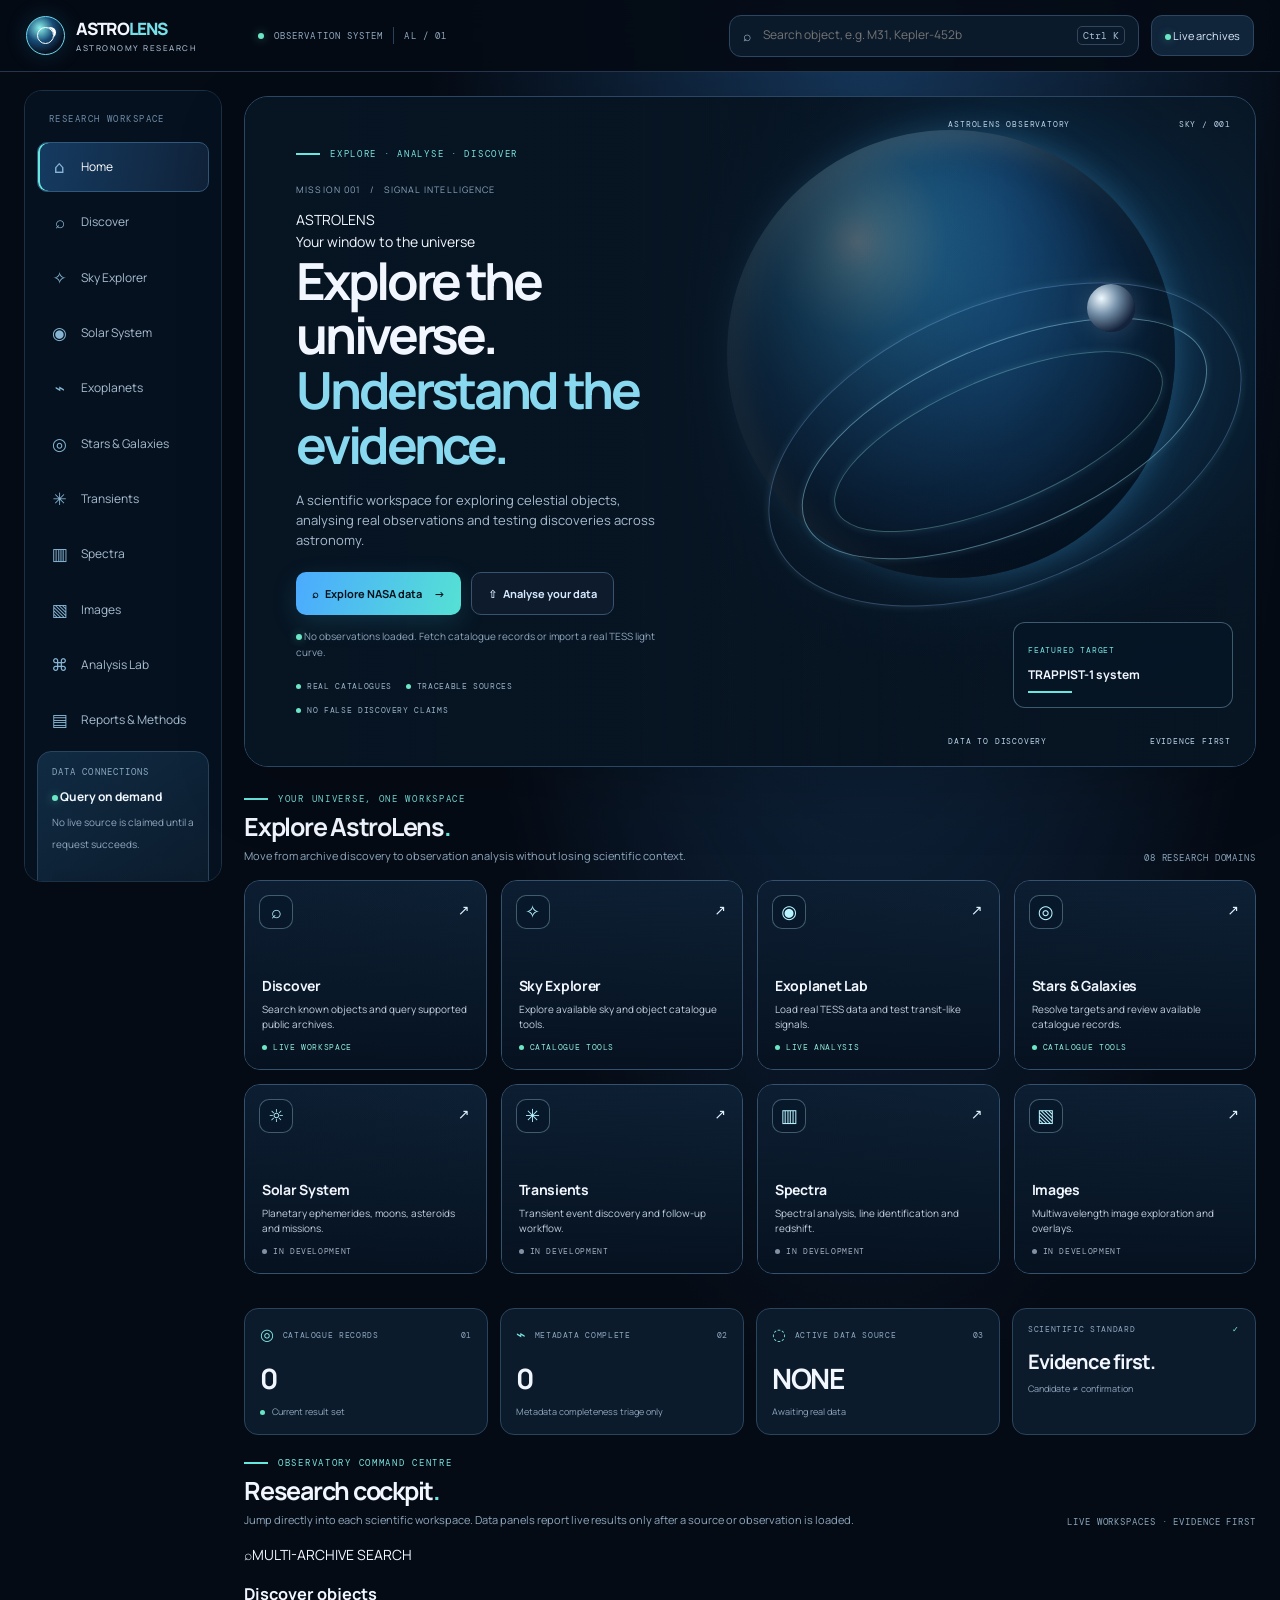
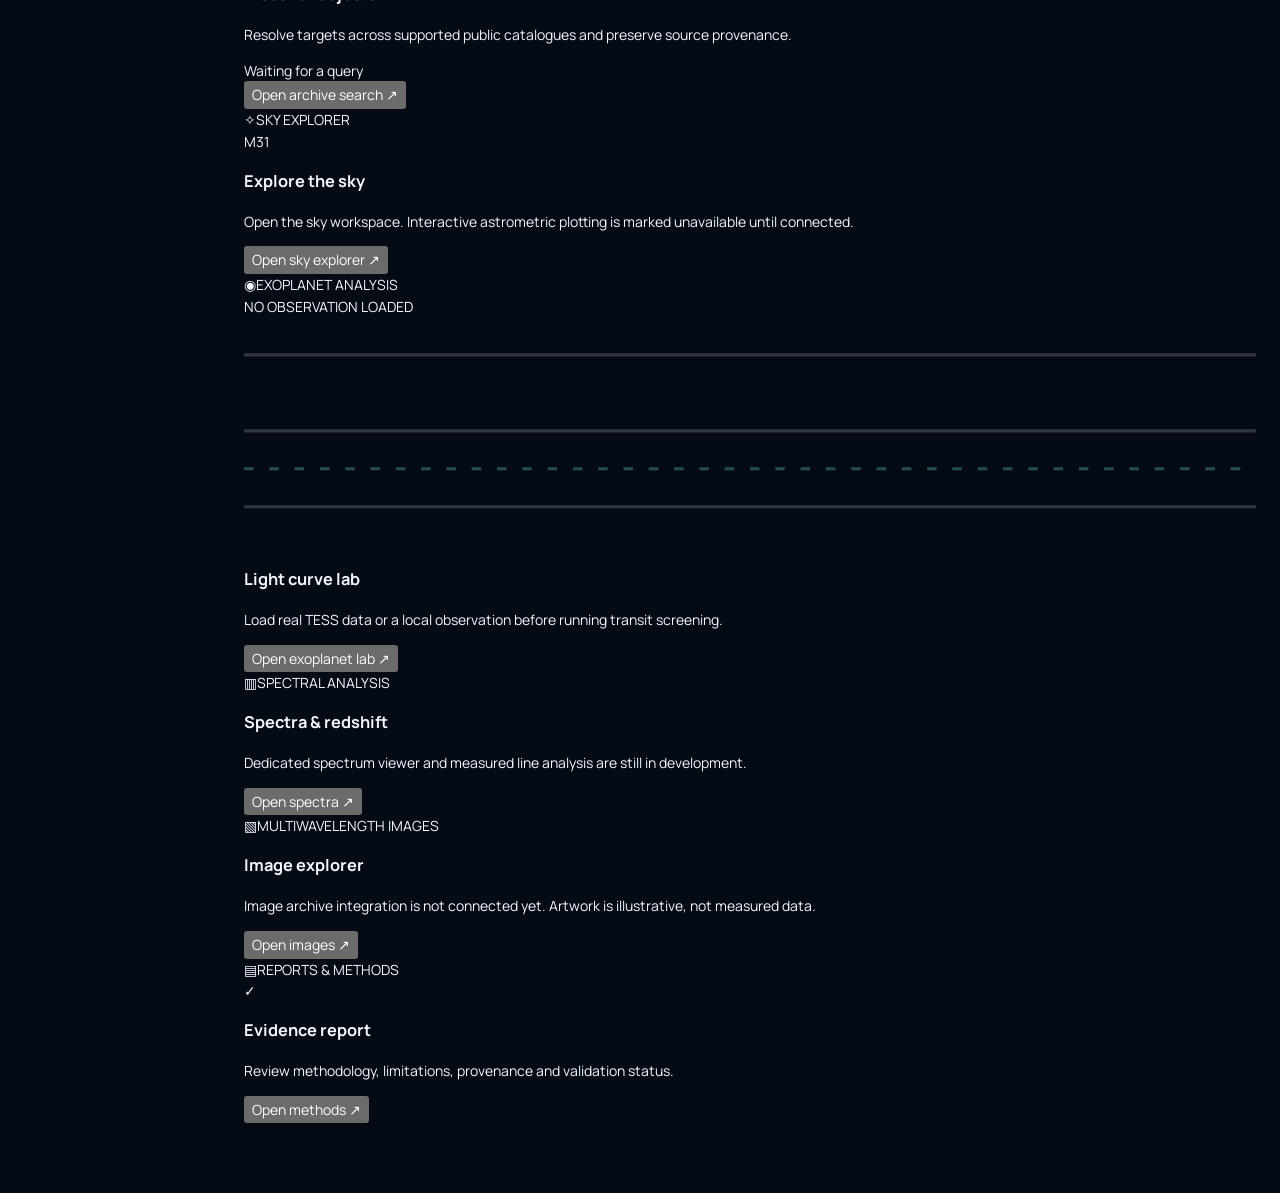
==== index.html @ 5047ebbf "Add reference-aligned AstroLens research cockpit dashboard" ====
<!doctype html>
<html lang="en">
<head>
<meta charset="utf-8"><meta name="viewport" content="width=device-width,initial-scale=1,viewport-fit=cover">
<meta name="theme-color" content="#050b15"><meta name="description" content="AstroLens is an evidence-first astronomy research workspace.">
<title>AstroLens | Explore the Universe</title>
<link rel="preconnect" href="https://fonts.googleapis.com"><link rel="preconnect" href="https://fonts.gstatic.com" crossorigin>
<link href="https://fonts.googleapis.com/css2?family=DM+Mono:wght@400;500&family=Manrope:wght@400;500;600;700;800&display=swap" rel="stylesheet">
<link rel="stylesheet" href="astrolens-rebuild.css?v=reference-cockpit-1">
</head>
<body>
<div class="cosmos" aria-hidden="true"><span class="starfield"></span></div>
<header class="topbar">
<button class="mobile-menu" id="mobileMenu" aria-label="Open navigation" aria-expanded="false">☰</button>
<a class="brand" href="#overview" aria-label="AstroLens home"><span class="brand-symbol"><span></span></span><span class="brand-name">ASTRO<span>LENS</span><small>ASTRONOMY RESEARCH</small></span></a>
<div class="topbar-center"><span class="live-dot"></span><span>OBSERVATION SYSTEM</span><span class="topbar-divider"></span><span>AL / 01</span></div>
<div class="topbar-right"><label class="top-search"><span>⌕</span><input id="searchInput" type="search" placeholder="Search object, e.g. M31, Kepler-452b" aria-label="Search objects"><kbd>Ctrl K</kbd></label><button id="liveBtn" class="archive-button"><span class="live-dot"></span> Live archives</button></div>
</header>
<div class="app-shell">
<aside class="sidebar" id="sidebar"><div class="sidebar-label">RESEARCH WORKSPACE</div>
<a class="nav-link active" href="#overview"><span>⌂</span> Home</a><a class="nav-link" href="#explorer"><span>⌕</span> Discover</a><a class="nav-link" href="#moduleGrid"><span>✧</span> Sky Explorer</a><a class="nav-link" href="#moduleGrid"><span>◉</span> Solar System</a><a class="nav-link" href="#dataLab"><span>⌁</span> Exoplanets</a><a class="nav-link" href="#explorer"><span>◎</span> Stars & Galaxies</a><a class="nav-link" href="#moduleGrid"><span>✳</span> Transients</a><a class="nav-link" href="#moduleGrid"><span>▥</span> Spectra</a><a class="nav-link" href="#moduleGrid"><span>▧</span> Images</a><a class="nav-link" href="#dataLab"><span>⌘</span> Analysis Lab</a><a class="nav-link" href="#method"><span>▤</span> Reports & Methods</a>
<div class="sidebar-bottom"><div class="side-time-label">DATA CONNECTIONS</div><strong><span class="live-dot"></span> Query on demand</strong><small>No live source is claimed until a request succeeds.</small><div class="sidebar-image"></div></div></aside>
<main class="main-content">
<section class="hero" id="overview">
<div class="hero-copy"><div class="eyebrow"><span class="eyebrow-line"></span> EXPLORE · ANALYSE · DISCOVER</div><div class="hero-kicker">MISSION 001 &nbsp; / &nbsp; SIGNAL INTELLIGENCE</div>
<div class="hero-brand-title">ASTRO<span>LENS</span></div><div class="hero-tagline">Your window to the universe</div><h1>Explore the universe.<br><em>Understand the evidence.</em></h1>
<p class="hero-description">A scientific workspace for exploring celestial objects, analysing real observations and testing discoveries across astronomy.</p>
<div class="hero-actions"><button id="exploreBtn" class="primary">⌕ &nbsp; Explore NASA data <span>→</span></button><a id="uploadDataBtn" href="#dataLab" class="secondary">⇧ &nbsp; Analyse your data</a></div>
<p id="statusMessage" class="status-message" role="status"><span class="status-pip"></span> No observations loaded. Fetch catalogue records or import a real TESS light curve.</p>
<div class="hero-proof"><span><i></i> REAL CATALOGUES</span><span><i></i> TRACEABLE SOURCES</span><span><i></i> NO FALSE DISCOVERY CLAIMS</span></div></div>
<div class="hero-art" aria-label="Artistic view of Earth and deep space"><div class="art-label art-label-top"><span>ASTROLENS OBSERVATORY</span><span>SKY / 001</span></div><div class="orbit orbit-one"></div><div class="orbit orbit-two"></div><div class="orbit orbit-three"></div><div class="planet-moon"></div><div class="planet-callout"><span class="mono">FEATURED TARGET</span><strong>TRAPPIST-1 system</strong><span class="callout-line"></span></div><div class="art-label art-label-bottom"><span>DATA TO DISCOVERY</span><span>EVIDENCE FIRST</span></div></div>
</section>
<section class="module-section" id="moduleSection" aria-labelledby="modulesTitle"><div class="section-head"><div><div class="eyebrow"><span class="eyebrow-line"></span> YOUR UNIVERSE, ONE WORKSPACE</div><h2 id="modulesTitle">Explore AstroLens<span style="color:var(--cyan)">.</span></h2><p class="section-description">Move from archive discovery to observation analysis without losing scientific context.</p></div><span class="section-aside">08 RESEARCH DOMAINS</span></div>
<div class="module-grid" id="moduleGrid">
<a class="module-card module-discover" href="#explorer"><span class="module-icon">⌕</span><span class="module-arrow">↗</span><h3>Discover</h3><p>Search known objects and query supported public archives.</p><span class="module-status">LIVE WORKSPACE</span></a>
<a class="module-card module-sky" href="#explorer"><span class="module-icon">✧</span><span class="module-arrow">↗</span><h3>Sky Explorer</h3><p>Explore available sky and object catalogue tools.</p><span class="module-status">CATALOGUE TOOLS</span></a>
<a class="module-card module-exoplanets" href="#dataLab"><span class="module-icon">◉</span><span class="module-arrow">↗</span><h3>Exoplanet Lab</h3><p>Load real TESS data and test transit-like signals.</p><span class="module-status">LIVE ANALYSIS</span></a>
<a class="module-card module-stars" href="#explorer"><span class="module-icon">◎</span><span class="module-arrow">↗</span><h3>Stars & Galaxies</h3><p>Resolve targets and review available catalogue records.</p><span class="module-status">CATALOGUE TOOLS</span></a>
<a class="module-card module-solar planned" href="#method"><span class="module-icon">☼</span><span class="module-arrow">↗</span><h3>Solar System</h3><p>Planetary ephemerides, moons, asteroids and missions.</p><span class="module-status">IN DEVELOPMENT</span></a>
<a class="module-card module-transients planned" href="#method"><span class="module-icon">✳</span><span class="module-arrow">↗</span><h3>Transients</h3><p>Transient event discovery and follow-up workflow.</p><span class="module-status">IN DEVELOPMENT</span></a>
<a class="module-card module-spectra planned" href="#method"><span class="module-icon">▥</span><span class="module-arrow">↗</span><h3>Spectra</h3><p>Spectral analysis, line identification and redshift.</p><span class="module-status">IN DEVELOPMENT</span></a>
<a class="module-card module-images planned" href="#method"><span class="module-icon">▧</span><span class="module-arrow">↗</span><h3>Images</h3><p>Multiwavelength image exploration and overlays.</p><span class="module-status">IN DEVELOPMENT</span></a>
</div></section>
<section class="metrics" aria-label="Research status metrics"><article class="metric-card metric-featured"><div class="metric-head"><span class="metric-icon">◎</span><span class="metric-label">CATALOGUE RECORDS</span><span class="metric-index">01</span></div><strong id="candidateCount">0</strong><div class="metric-foot"><span class="metric-foot-dot"></span> Current result set</div></article><article class="metric-card"><div class="metric-head"><span class="metric-icon">⌁</span><span class="metric-label">METADATA COMPLETE</span><span class="metric-index">02</span></div><strong id="priorityCount">0</strong><div class="metric-foot">Metadata completeness triage only</div></article><article class="metric-card"><div class="metric-head"><span class="metric-icon">◌</span><span class="metric-label">ACTIVE DATA SOURCE</span><span class="metric-index">03</span></div><strong class="stat-mode">NONE</strong><div class="metric-foot" id="dataMode">Awaiting real data</div></article><article class="metric-card metric-protocol"><div class="metric-head"><span class="metric-label">SCIENTIFIC STANDARD</span><span class="protocol-check">✓</span></div><strong class="protocol-title">Evidence first.</strong><div class="metric-foot">Candidate ≠ confirmation</div></article></section>
<section class="research-cockpit" id="researchCockpit" aria-labelledby="cockpitTitle">
<div class="section-head"><div><div class="eyebrow"><span class="eyebrow-line"></span> OBSERVATORY COMMAND CENTRE</div><h2 id="cockpitTitle">Research cockpit<span style="color:var(--cyan)">.</span></h2><p class="section-description">Jump directly into each scientific workspace. Data panels report live results only after a source or observation is loaded.</p></div><span class="section-aside">LIVE WORKSPACES · EVIDENCE FIRST</span></div>
<div class="cockpit-grid">
<article class="cockpit-card cockpit-discovery"><div class="cockpit-card-top"><span class="cockpit-icon">⌕</span><span class="cockpit-label">MULTI-ARCHIVE SEARCH</span></div><h3>Discover objects</h3><p>Resolve targets across supported public catalogues and preserve source provenance.</p><div class="cockpit-state"><i></i><span>Waiting for a query</span></div><button type="button" class="cockpit-action" data-open-workspace="discover">Open archive search ↗</button></article>
<article class="cockpit-card cockpit-sky"><div class="cockpit-card-top"><span class="cockpit-icon">✧</span><span class="cockpit-label">SKY EXPLORER</span></div><div class="sky-preview" aria-hidden="true"><span class="sky-star s1"></span><span class="sky-star s2"></span><span class="sky-star s3"></span><span class="sky-line l1"></span><span class="sky-line l2"></span><span class="sky-target">M31</span></div><h3>Explore the sky</h3><p>Open the sky workspace. Interactive astrometric plotting is marked unavailable until connected.</p><button type="button" class="cockpit-action" data-open-workspace="sky">Open sky explorer ↗</button></article>
<article class="cockpit-card cockpit-exoplanet"><div class="cockpit-card-top"><span class="cockpit-icon">◉</span><span class="cockpit-label">EXOPLANET ANALYSIS</span></div><div class="cockpit-data-visual"><span class="data-empty">NO OBSERVATION LOADED</span><svg viewBox="0 0 320 72" role="img" aria-label="Empty light curve grid, no observation loaded"><path d="M0 12H320 M0 36H320 M0 60H320" fill="none" stroke="currentColor" opacity=".18"/><path d="M0 48H320" fill="none" stroke="#70e7dc" stroke-dasharray="3 5" opacity=".3"/></svg></div><h3>Light curve lab</h3><p>Load real TESS data or a local observation before running transit screening.</p><button type="button" class="cockpit-action" data-open-workspace="exoplanets">Open exoplanet lab ↗</button></article>
<article class="cockpit-card cockpit-spectra"><div class="cockpit-card-top"><span class="cockpit-icon">▥</span><span class="cockpit-label">SPECTRAL ANALYSIS</span></div><div class="spectrum-preview" aria-hidden="true"><span></span><span></span><span></span><span></span><span></span><span></span><span></span><span></span><span></span></div><h3>Spectra & redshift</h3><p>Dedicated spectrum viewer and measured line analysis are still in development.</p><button type="button" class="cockpit-action" data-open-workspace="spectra">Open spectra ↗</button></article>
<article class="cockpit-card cockpit-images"><div class="cockpit-card-top"><span class="cockpit-icon">▧</span><span class="cockpit-label">MULTIWAVELENGTH IMAGES</span></div><div class="cockpit-image-preview" role="img" aria-label="Decorative deep-space image, not a scientific observation"></div><h3>Image explorer</h3><p>Image archive integration is not connected yet. Artwork is illustrative, not measured data.</p><button type="button" class="cockpit-action" data-open-workspace="images">Open images ↗</button></article>
<article class="cockpit-card cockpit-reports"><div class="cockpit-card-top"><span class="cockpit-icon">▤</span><span class="cockpit-label">REPORTS & METHODS</span></div><div class="report-preview"><span class="report-line wide"></span><span class="report-line"></span><span class="report-line short"></span><span class="report-check">✓</span></div><h3>Evidence report</h3><p>Review methodology, limitations, provenance and validation status.</p><button type="button" class="cockpit-action" data-open-workspace="reports">Open methods ↗</button></article>
</div></section>
<section class="workspace" id="explorer"><div class="section-head"><div><div class="eyebrow"><span class="eyebrow-line"></span> MULTI-ARCHIVE DISCOVERY</div><h2>Catalogue records<span style="color:var(--cyan)">.</span></h2><p class="section-description">Only records returned by the selected live catalogue are shown. No synthetic candidates are preloaded.</p></div><div class="workspace-actions"><div class="filter-pills" role="group" aria-label="Filter candidates"><button class="filter active" data-filter="all">All objects</button><button class="filter" data-filter="high">Complete metadata</button><button class="filter" data-filter="planet">Transit-like</button><button class="filter" data-filter="stellar">Stellar</button></div><span class="sort-note"><span class="sort-dot"></span> SORTED FOR REVIEW</span></div></div><div id="candidateList" class="candidate-list"></div><p id="sourceNote" class="disclaimer"><span class="note-symbol">i</span> No catalogue records loaded yet. Fetch a live catalogue or import a real observation file.</p></section>
<section class="analysis-grid"><article class="panel curve-panel" id="dataLab"><div class="panel-head"><div><div class="eyebrow">SIGNAL INTELLIGENCE</div><h2>Light curve lab<span style="color:var(--cyan)">.</span></h2><p>Inspect brightness over time. Start with a real observation file or public TESS data.</p></div><span class="panel-tag">LOCAL ANALYSIS</span></div><div class="curve-visual"><canvas id="curveCanvas" aria-label="Measured light curve, shown after real data is loaded"></canvas><div class="chart-axis"><span>TIME →</span><span>RELATIVE FLUX ↑</span></div></div><div class="mast-import"><div class="mast-import-copy"><span class="panel-tag">LIVE MAST DATA</span><strong>Bring in a real TESS light curve</strong><p>Search a target name. AstroLens queries public TESS observations, retrieves an available light curve, and loads it for local scanning. Availability depends on archive records and browser access.</p></div><div class="mast-import-controls"><input id="mastTarget" type="search" value="TRAPPIST-1" placeholder="e.g. TRAPPIST-1 or TIC 307210830" aria-label="Star or target name"><button id="mastFetchBtn" class="primary">Fetch real data →</button></div><p id="mastStatus" class="status-message" role="status"><span class="status-pip"></span> Public archive data. Large downloads may take a moment.</p><div id="mastResults" class="mast-results"></div></div><div class="upload-row"><label class="file-picker">Choose CSV or FITS file<input id="lightCurveFile" type="file" accept=".csv,.fits,.fit,text/csv,application/fits"></label><button id="scanBtn" class="secondary" disabled>Scan signal →</button></div><p id="scanStatus" class="status-message" role="status"><span class="status-pip"></span> Choose a CSV with time and flux columns. Files stay on this device.</p><div id="scanResults"></div><div class="bls-tools"><button id="blsBtn" class="primary" disabled>Search periodic transits (BLS) →</button><p id="blsStatus" class="status-message" role="status">Import a real light curve first. BLS searches for repeating transit-shaped dips.</p><div id="blsResults"></div></div></article></section>
<section class="method" id="method"><div class="method-intro"><div class="eyebrow"><span class="eyebrow-line"></span> SCIENCE BEFORE SENSATION</div><h2>Every signal deserves<br><em>a closer look.</em></h2><p>AstroLens separates known catalogue records from potential signals in new observations. A credible discovery needs repeatable evidence, cross-matching, uncertainty estimates and independent validation.</p><div class="source-links"><a href="https://exoplanetarchive.ipac.caltech.edu/docs/TAP/usingTAP.html" target="_blank" rel="noreferrer">NASA Exoplanet Archive ↗</a><a href="https://mast.stsci.edu/api/v0/" target="_blank" rel="noreferrer">MAST data service ↗</a><a href="https://www.esa.int/Science_Exploration/Space_Science" target="_blank" rel="noreferrer">ESA Space Science ↗</a></div></div><div class="method-cards"><article><span class="method-number">01 / OBSERVE</span><h3>Start with real data.</h3><p>Load a measured light curve or query a supported archive.</p></article><article><span class="method-number">02 / ANALYSE</span><h3>Test patterns rigorously.</h3><p>Check periodicity, data quality and competing explanations.</p></article><article><span class="method-number">03 / VALIDATE</span><h3>Keep every claim traceable.</h3><p>Cross-match known objects, preserve source links and report uncertainty.</p></article></div></section>
<footer><a class="footer-brand" href="#overview">ASTRO<span>LENS</span></a><span>EARLY-STAGE RESEARCH INSTRUMENT</span><span>REAL DATA. CAREFUL CLAIMS.</span></footer>
</main></div>
<nav class="bottom-dock" aria-label="Quick navigation"><a class="active" href="#overview"><span>⌂</span>Home</a><a href="#explorer"><span>⌕</span>Discover</a><a href="#moduleGrid"><span>✧</span>Sky map</a><a href="#dataLab"><span>⌁</span>Lab</a><a href="#method"><span>▤</span>Reports</a></nav>
<dialog id="detailDialog"><button class="dialog-close" id="closeDialog" aria-label="Close details">×</button><div id="detailContent"></div></dialog>
<script src="science-core.js?v=science-14"></script><script src="app.js?v=science-18"></script><script src="bls-validation.js?v=science-24"></script><script src="full-analysis.js?v=science-21"></script><script src="multi-source-discovery.js?v=glass-4"></script><script src="astrolens-rebuild.js?v=full-rewrite-1"></script>
<script src="workspace-navigation.js?v=reference-cockpit-1"></script>
</body></html>
---- astrolens-rebuild.css ----
/* AstroLens full interface rewrite: cinematic, image-led, responsive research cockpit. */
:root{color-scheme:dark;--bg:#050b15;--panel:#0b1727;--panel2:#102239;--line:#29415c;--ink:#f2f7ff;--muted:#a2b5cb;--cyan:#68e7df;--blue:#48adff;--violet:#a38bff;--mono:"DM Mono",monospace;--sans:"Manrope",Inter,system-ui,sans-serif}
*{box-sizing:border-box}html{scroll-behavior:smooth;scroll-padding-top:88px;background:var(--bg)}body{margin:0;background:radial-gradient(ellipse at 68% 0%,#16375b 0,transparent 36%),var(--bg);color:var(--ink);font:14px/1.55 var(--sans);overflow-x:hidden}button,input,select{font:inherit}button,a{-webkit-tap-highlight-color:transparent}button{cursor:pointer}a{color:inherit}.cosmos{position:fixed;inset:0;pointer-events:none;z-index:-1;opacity:.3}.starfield{position:absolute;inset:0;background-image:radial-gradient(1px 1px at 10% 20%,#fff 50%,transparent 100%),radial-gradient(1px 1px at 30% 70%,#cceaff 50%,transparent 100%),radial-gradient(2px 2px at 78% 14%,#fff 50%,transparent 100%),radial-gradient(1px 1px at 90% 60%,#b3caff 50%,transparent 100%);background-size:300px 300px}
.topbar{height:72px;position:sticky;top:0;z-index:100;display:flex;align-items:center;gap:22px;padding:0 26px;background:#050b15eF;border-bottom:1px solid #24364c;backdrop-filter:blur(20px)}.mobile-menu{display:none;border:1px solid var(--line);background:#0d1b2d;color:var(--ink);border-radius:10px;padding:8px 11px}.brand{display:flex;align-items:center;gap:11px;text-decoration:none;min-width:210px}.brand-symbol{width:39px;height:39px;border-radius:50%;border:1px solid #6cdaee;display:grid;place-items:center;background:radial-gradient(circle at 35% 30%,#8bf3ed,#174c78 38%,#081222 70%);box-shadow:0 0 22px #2db5e72b}.brand-symbol span{width:17px;height:17px;border:1px solid white;border-radius:50%;box-shadow:5px -3px 0 -3px white}.brand-name{font-size:17px;font-weight:800;letter-spacing:-.05em}.brand-name>span{color:#76dfe8}.brand-name small{display:block;font-size:8px;letter-spacing:.19em;color:#a4b8cd;font-weight:500}.topbar-center{display:flex;align-items:center;gap:10px;color:#91a9c1;font:9px var(--mono);letter-spacing:.12em}.topbar-divider{height:17px;width:1px;background:var(--line)}.live-dot,.status-pip{display:inline-block;width:6px;height:6px;background:#6ce7c5;border-radius:50%;box-shadow:0 0 10px #6ce7c577}.topbar-right{margin-left:auto;display:flex;align-items:center;gap:12px;min-width:0}.top-search{display:flex;align-items:center;gap:10px;width:min(32vw,420px);height:42px;padding:0 13px;border:1px solid #2c4661;border-radius:12px;background:#0b1a2b;color:#a6bdd2}.top-search input{width:100%;min-width:0;border:0;outline:0;color:var(--ink);background:transparent;font-size:12px}.top-search kbd{white-space:nowrap;font:10px var(--mono);border:1px solid #32465d;border-radius:5px;padding:2px 5px}.archive-button{border:1px solid #2c4661;background:#10243a;color:#d9eafa;border-radius:11px;padding:11px 13px;font-size:11px}
.app-shell{display:grid;grid-template-columns:220px minmax(0,1fr);max-width:1780px;margin:auto;padding:0 24px}.sidebar{position:sticky;top:90px;align-self:start;height:calc(100dvh - 108px);overflow:auto;margin:18px 22px 0 0;padding:18px 12px;border:1px solid #1c3046;border-radius:18px;background:#071321d9;display:flex;flex-direction:column;gap:5px}.sidebar-label{padding:4px 12px 12px;color:#6e8ca7;font:9px var(--mono);letter-spacing:.16em}.nav-link{display:flex;align-items:center;gap:12px;text-decoration:none;padding:11px 12px;border-radius:10px;color:#a9bed2;font-size:12px;border:1px solid transparent;transition:.2s}.nav-link>span{width:19px;text-align:center;font-size:17px;color:#87b6d5}.nav-link:hover,.nav-link.active{background:linear-gradient(100deg,#153b61,#102239);border-color:#31587a;color:#fff}.nav-link.active{box-shadow:inset 2px 0 var(--cyan)}.sidebar-bottom{margin-top:auto;padding:14px;border:1px solid #29445e;border-radius:14px;background:linear-gradient(145deg,#102b43,#0a1726)}.side-time-label{font:9px var(--mono);letter-spacing:.12em;color:#8ba9c1}.sidebar-bottom strong{display:block;margin:10px 0 4px;font-size:12px}.sidebar-bottom small{color:#91a8bf;font-size:10px}.sidebar-image{height:74px;margin-top:13px;border-radius:9px;background:linear-gradient(0deg,#081321aa,transparent),url("https://images.unsplash.com/photo-1462331940025-496dfbfc7564?auto=format&fit=crop&w=500&q=80") center/cover}
.main-content{min-width:0;padding:25px 0 70px}.hero{position:relative;display:grid;grid-template-columns:minmax(0,.93fr) minmax(0,1.07fr);min-height:440px;overflow:hidden;border:1px solid #294765;border-radius:24px;background:#081726;box-shadow:0 20px 70px #0003}.hero:after{content:"";position:absolute;inset:0;pointer-events:none;background:linear-gradient(90deg,#071422 0%,#071422f2 38%,#0714224a 75%,#07142233 100%),linear-gradient(0deg,#071422 0%,transparent 32%)}.hero-copy{position:relative;z-index:2;align-self:center;padding:clamp(26px,4vw,58px);max-width:720px}.eyebrow{display:flex;align-items:center;gap:10px;color:#78e3df;font:9px var(--mono);letter-spacing:.19em}.eyebrow-line{display:inline-block;width:24px;height:2px;background:var(--cyan)}.hero-kicker{margin:23px 0 12px;color:#8ba5bf;font-size:9px;letter-spacing:.12em}.hero h1{font-size:clamp(32px,4vw,58px);line-height:1.07;letter-spacing:-.065em;margin:0;font-weight:700}.hero h1 em{font-style:normal;color:#88d9ef}.hero-description{max-width:480px;color:#a9bbcf;font-size:13px;margin:18px 0 22px}.hero-actions{display:flex;flex-wrap:wrap;gap:10px}.primary,.secondary{display:inline-flex;align-items:center;justify-content:center;gap:12px;border-radius:10px;padding:12px 16px;font-weight:700;font-size:11px;text-decoration:none;transition:transform .2s,filter .2s}.primary{color:#04121c;border:0;background:linear-gradient(105deg,#4baaff,#55e1d4);box-shadow:0 8px 26px #36bde32a}.secondary{color:#d7eaff;border:1px solid #38536f;background:#0d1b2d}.primary:hover,.secondary:hover{transform:translateY(-2px);filter:brightness(1.08)}.status-message{color:#8ea7bd;font-size:10px;margin:14px 0}.hero-proof{display:flex;flex-wrap:wrap;gap:14px;margin-top:21px;color:#9ab2c6;font:8px var(--mono);letter-spacing:.08em}.hero-proof span{display:flex;align-items:center;gap:6px}.hero-proof i{width:5px;height:5px;border-radius:50%;background:#6de5c7}.hero-art{position:absolute;inset:0 0 0 34%;background:linear-gradient(0deg,#071422 0%,transparent 42%),url("https://images.unsplash.com/photo-1446776811953-b23d57bd21aa?auto=format&fit=crop&w=1600&q=90") center/cover}.hero-art:before{content:"";position:absolute;width:42%;aspect-ratio:1;right:18%;top:10%;border-radius:50%;background:radial-gradient(circle at 34% 28%,#b7efff 0,#3287bb 18%,#17426c 44%,#071426 70%);box-shadow:inset -28px -22px 45px #020713,0 0 60px #5ac9f655;opacity:.72}.orbit{position:absolute;border:1px solid #a4eaff70;border-radius:50%;width:65%;height:28%;right:5%;top:37%;transform:rotate(-23deg)}.orbit-two{width:75%;height:42%;right:0;top:31%;border-color:#91bfff4d}.orbit-three{width:53%;height:19%;right:12%;top:42%;border-color:#a1fff14d}.planet-moon{position:absolute;right:18%;top:28%;width:48px;height:48px;border-radius:50%;background:radial-gradient(circle at 30% 30%,#eef9ff,#738ea7 35%,#14233b 72%);box-shadow:0 0 24px #b2d7ff30}.art-label{position:absolute;z-index:2;left:54%;right:24px;display:flex;justify-content:space-between;color:#bad2e7;font:8px var(--mono);letter-spacing:.1em}.art-label-top{top:22px}.art-label-bottom{bottom:20px}.planet-callout{position:absolute;z-index:3;right:22px;bottom:58px;width:220px;padding:14px;border:1px solid #7bacc477;border-radius:12px;background:#071626cc;backdrop-filter:blur(12px)}.planet-callout .mono{font:8px var(--mono);color:#72e2de;letter-spacing:.1em}.planet-callout strong{display:block;margin:7px 0;font-size:12px}.callout-line{display:block;width:44px;height:2px;background:var(--cyan)}
.module-section{margin:26px 0 34px}.section-head{display:flex;align-items:end;justify-content:space-between;gap:20px;margin-bottom:16px}.section-head h2,.panel-head h2,.method h2{margin:8px 0 4px;font-size:25px;letter-spacing:-.05em;line-height:1.15}.section-description{color:#8fa8be;font-size:11px;margin:5px 0 0}.section-aside{color:#8ba5bb;font:9px var(--mono);letter-spacing:.1em}.module-grid{display:grid;grid-template-columns:repeat(4,minmax(0,1fr));gap:12px}.module-card{position:relative;isolation:isolate;display:flex;flex-direction:column;justify-content:flex-end;min-height:170px;overflow:hidden;border:1px solid #34516d;border-radius:16px;padding:17px;text-decoration:none;background:#0c1a2a;transition:transform .25s,border-color .25s,box-shadow .25s}.module-card:before{content:"";position:absolute;z-index:-2;inset:0;background-image:var(--module-image);background-size:cover;background-position:center;transition:transform .5s;opacity:.78}.module-card:after{content:"";position:absolute;z-index:-1;inset:0;background:linear-gradient(0deg,#06111ff5 0%,#071523a8 46%,#07152310 100%),linear-gradient(90deg,#0b172b55,transparent)}.module-card:hover{transform:translateY(-4px);border-color:#6cdedb;box-shadow:0 15px 35px #0005}.module-card:hover:before{transform:scale(1.06)}.module-icon{position:absolute;top:14px;left:14px;width:34px;height:34px;display:grid;place-items:center;border:1px solid #b9edff52;border-radius:10px;background:#08182ac9;color:#b8f4ff;font-size:18px}.module-arrow{position:absolute;top:18px;right:16px;color:#e0f3ff}.module-card h3{margin:0 0 5px;font-size:14px;letter-spacing:-.02em}.module-card p{margin:0;color:#c2d0df;font-size:10px;max-width:250px;line-height:1.5}.module-status{display:flex;align-items:center;gap:6px;margin-top:10px;color:#8de8d9;font:8px var(--mono);letter-spacing:.08em}.module-status:before{content:"";width:5px;height:5px;border-radius:50%;background:#6de5c7}.module-card.planned .module-status{color:#a1afc1}.module-card.planned .module-status:before{background:#8190a5}
.module-discover{--module-image:url("https://images.unsplash.com/photo-1462331940025-496dfbfc7564?auto=format&fit=crop&w=700&q=80")}.module-sky{--module-image:url("https://images.unsplash.com/photo-1419242902214-272b3f66ee7a?auto=format&fit=crop&w=700&q=80")}.module-exoplanets{--module-image:url("https://images.unsplash.com/photo-1446776811953-b23d57bd21aa?auto=format&fit=crop&w=700&q=80")}.module-stars{--module-image:url("https://images.unsplash.com/photo-1464822759023-fed622ff2c3b?auto=format&fit=crop&w=700&q=80")}.module-solar{--module-image:url("https://images.unsplash.com/photo-1614730321146-b6fa6a46bcb4?auto=format&fit=crop&w=700&q=80")}.module-transients{--module-image:url("https://images.unsplash.com/photo-1534796636912-3b95b3ab5986?auto=format&fit=crop&w=700&q=80")}.module-spectra{--module-image:url("https://images.unsplash.com/photo-1517976487492-5750f3195933?auto=format&fit=crop&w=700&q=80")}.module-images{--module-image:url("https://images.unsplash.com/photo-1462331940025-496dfbfc7564?auto=format&fit=crop&w=700&q=80")}
.workspace{margin:34px 0}.workspace-view-hidden{display:none!important}.workspace .section-head{align-items:center}.workspace-actions{display:flex;flex-direction:column;align-items:flex-end;gap:7px}.filter-pills{display:flex;flex-wrap:wrap;gap:5px}.filter{border:1px solid #29415b;background:#0a1726;color:#91a9bf;border-radius:8px;padding:7px 10px;font-size:9px}.filter.active{background:#16445b;border-color:#398a9b;color:#dffffb}.sort-note{color:#819ab1;font:8px var(--mono);letter-spacing:.08em}.sort-dot{display:inline-block;width:5px;height:5px;border-radius:50%;background:#7ce6d5;margin-right:5px}.candidate-list{display:grid;grid-template-columns:repeat(2,minmax(0,1fr));gap:12px}.candidate{border:1px solid #29415b;border-radius:14px;background:linear-gradient(135deg,#10243a,#0a1727);padding:17px}.candidate h3{margin:6px 0;font-size:15px}.candidate p,.candidate .candidate-id{color:#9cb1c5;font-size:10px}.disclaimer{padding:13px;border:1px solid #283d53;border-radius:10px;color:#a1b4c8;font-size:10px;background:#091523}
.analysis-grid{display:grid;grid-template-columns:minmax(0,1fr);gap:16px;margin:34px 0}.panel{min-width:0;border:1px solid #29445f;border-radius:20px;padding:22px;background:linear-gradient(145deg,#10253b,#091523 70%);box-shadow:0 12px 38px #0002}.panel-head{display:flex;align-items:flex-start;justify-content:space-between;gap:15px}.panel-head h2{font-size:27px}.panel-head p{font-size:11px;color:#9ab0c5;margin:7px 0}.panel-tag{white-space:nowrap;font:8px var(--mono);letter-spacing:.1em;color:#8bdedc;border:1px solid #31536a;padding:6px 8px;border-radius:6px}.curve-visual{height:240px;position:relative;margin:17px 0;border:1px solid #223c55;border-radius:12px;overflow:hidden;background:repeating-linear-gradient(0deg,transparent 0,transparent 42px,#24384c66 43px),#07111e}.curve-visual canvas{width:100%;height:100%;display:block}.chart-axis{position:absolute;bottom:8px;left:14px;right:14px;display:flex;justify-content:space-between;color:#7e96ad;font:8px var(--mono);pointer-events:none}.mast-import{padding:17px;border:1px solid #29445f;border-radius:15px;background:#0b1a2a}.mast-import-copy strong{display:block;margin:12px 0 5px;font-size:13px}.mast-import-copy p{color:#94abc0;font-size:10px;max-width:850px}.mast-import-controls{display:flex;gap:9px;margin-top:14px}.mast-import-controls input,.top-search input,.file-picker,.upload-row input{min-width:0}.mast-import-controls input{flex:1;background:#071320;border:1px solid #304a63;border-radius:9px;padding:12px;color:var(--ink)}.upload-row{display:flex;gap:10px;margin-top:15px;align-items:center}.file-picker{flex:1;display:block;padding:10px;border:1px solid #29415b;border-radius:8px;color:#9eb3c8;font-size:10px}.file-picker input{display:block;width:100%;margin-top:7px;font-size:10px}.secondary:disabled,.primary:disabled{opacity:.45;cursor:not-allowed}.bls-tools{margin-top:16px;padding:15px;border:1px solid #29415b;border-radius:12px;background:#0b1a2a}.bls-tools>.primary{width:100%}.method{display:grid;grid-template-columns:.9fr 1.1fr;gap:26px;margin:40px 0;padding:28px;border:1px solid #29445f;border-radius:20px;background:linear-gradient(125deg,#10263b,#091523)}.method h2{font-size:32px}.method-intro p{color:#a3b6c9;font-size:11px;max-width:440px}.source-links{display:flex;flex-wrap:wrap;gap:9px;margin-top:16px}.source-links a{font-size:10px;color:#8ddbe7}.method-cards{display:grid;grid-template-columns:repeat(3,minmax(0,1fr));gap:9px;align-content:center}.method-cards article{padding:14px;border:1px solid #29445d;border-radius:12px;background:#0a1929}.method-number{font:8px var(--mono);color:#78dcd9;letter-spacing:.1em}.method-cards h3{font-size:12px;margin:14px 0 6px}.method-cards p{font-size:10px;color:#9bb0c4;margin:0}footer{display:flex;justify-content:space-between;align-items:center;gap:12px;padding:24px 4px;color:#7890a8;font:8px var(--mono);letter-spacing:.1em;border-top:1px solid #1d3044}.footer-brand{font:800 13px var(--sans);text-decoration:none;color:#e9f6ff}.footer-brand span{color:#75dfe6}#detailDialog{max-width:min(650px,92vw);border:1px solid #35516c;border-radius:18px;background:#0b1929;color:var(--ink);padding:28px}#detailDialog::backdrop{background:#020712bb;backdrop-filter:blur(5px)}.dialog-close{float:right;border:1px solid #38536c;border-radius:8px;background:#12253a;color:white;font-size:20px}.metric-card{background:#0c1b2c!important;border-color:#29445d!important}.metrics{display:grid;grid-template-columns:repeat(4,minmax(0,1fr));gap:12px;margin:22px 0}.metric-card{border:1px solid #29445d;border-radius:14px;padding:15px}.metric-head{display:flex;align-items:center;gap:8px;color:#8ea8c0;font:8px var(--mono);letter-spacing:.08em}.metric-icon{font-size:16px;color:#7ce4df}.metric-index{margin-left:auto}.metric-card>strong{display:block;margin:12px 0 5px;font-size:28px;letter-spacing:-.05em}.metric-foot{color:#8fa7bd;font-size:9px}.metric-foot-dot{display:inline-block;width:5px;height:5px;border-radius:50%;background:#68e4c3;margin-right:5px}.protocol-title{font-size:20px!important}.protocol-check{margin-left:auto;color:#72e4c8}
@media(min-width:1500px){.module-card{min-height:195px}.hero{min-height:490px}}
@media(max-width:1100px){.app-shell{grid-template-columns:180px minmax(0,1fr);padding:0 16px}.sidebar{margin-right:14px}.topbar-center{display:none}.module-grid{grid-template-columns:repeat(2,minmax(0,1fr))}.hero{min-height:400px}.hero-art{left:25%}.metrics{grid-template-columns:repeat(2,minmax(0,1fr))}.method{grid-template-columns:1fr}.method-cards{grid-template-columns:repeat(3,minmax(0,1fr))}}
@media(max-width:720px){.topbar{height:60px;padding:0 12px;gap:10px}.mobile-menu{display:block;padding:7px 9px}.brand{min-width:0;gap:8px}.brand-symbol{width:32px;height:32px}.brand-name{font-size:14px}.brand-name small{font-size:7px}.topbar-right{flex:1;justify-content:flex-end}.top-search{width:min(38vw,220px);height:36px;padding:0 9px}.top-search kbd,.archive-button,.top-search>span{display:none}.app-shell{display:block;padding:0 12px}.sidebar{position:fixed;z-index:120;top:66px;left:10px;bottom:12px;width:min(280px,82vw);height:auto;margin:0;transform:translateX(calc(-100% - 18px));transition:transform .25s;box-shadow:0 20px 60px #0009}.sidebar.open{transform:translateX(0)}.main-content{padding:12px 0 95px}.hero{display:block;min-height:500px;border-radius:18px}.hero:after{background:linear-gradient(0deg,#071422 0%,#071422f5 18%,#071422a8 55%,#07142235 100%)}.hero-copy{padding:26px 20px;min-height:500px;display:flex;flex-direction:column;justify-content:flex-end}.hero-kicker{margin-top:17px}.hero h1{font-size:clamp(34px,9vw,46px)}.hero-description{font-size:12px;margin:13px 0 17px}.hero-art{inset:0;background-position:center 35%}.hero-art:before{width:55%;right:20%;top:13%}.orbit{top:28%;right:0;width:90%;height:30%}.orbit-two{top:24%;width:98%;height:40%}.orbit-three{top:32%;width:72%;right:9%}.planet-callout{right:12px;bottom:unset;top:18px;width:160px;padding:10px}.planet-callout strong{font-size:10px}.art-label{left:18px;right:18px;font-size:7px}.art-label-top{top:12px}.art-label-bottom{bottom:12px}.hero-proof{gap:9px;font-size:7px}.module-section{margin:24px 0}.section-head{align-items:flex-start;flex-direction:column;gap:8px}.section-head h2,.panel-head h2{font-size:23px}.module-grid{grid-template-columns:repeat(2,minmax(0,1fr));gap:9px}.module-card{min-height:165px;padding:12px;border-radius:13px}.module-card h3{font-size:12px}.module-card p{font-size:9px}.module-icon{width:30px;height:30px;top:10px;left:10px}.module-arrow{top:12px;right:12px}.module-status{font-size:7px}.metrics{gap:8px;margin:18px 0}.metric-card{padding:11px}.metric-head{font-size:7px;gap:5px}.metric-card>strong{font-size:23px}.metric-foot{font-size:8px}.workspace{margin:26px 0}.workspace-actions{align-items:flex-start;width:100%}.filter-pills{gap:4px}.filter{padding:7px;font-size:8px}.candidate-list{grid-template-columns:1fr}.panel{padding:14px;border-radius:15px}.panel-head{flex-direction:column}.panel-tag{align-self:flex-start}.curve-visual{height:200px}.mast-import{padding:12px}.mast-import-controls{flex-direction:column}.mast-import-controls .primary{width:100%}.upload-row{flex-direction:column;align-items:stretch}.file-picker{width:100%}.method{padding:18px;gap:16px}.method h2{font-size:28px}.method-cards{grid-template-columns:1fr}.method-cards article{padding:12px}.method-cards h3{margin-top:8px}footer{flex-wrap:wrap;justify-content:center;text-align:center;padding-bottom:24px;gap:10px}footer>*{flex:1 1 28%}.bottom-dock{position:fixed;z-index:90;bottom:9px;left:10px;right:10px;display:grid;grid-template-columns:repeat(5,1fr);padding:8px 4px calc(8px + env(safe-area-inset-bottom));border:1px solid #48657c;border-radius:17px;background:#0a1a2beF;backdrop-filter:blur(18px);box-shadow:0 8px 35px #0008}.bottom-dock a{display:flex;flex-direction:column;align-items:center;gap:3px;text-decoration:none;color:#90a9bf;font-size:8px}.bottom-dock a span{font-size:16px}.bottom-dock a.active{color:#9af1ed}.bottom-dock a.active span{filter:drop-shadow(0 0 5px #62e6dc)}}
@media(prefers-reduced-motion:reduce){*,*:before,*:after{scroll-behavior:auto!important;transition:none!important;animation:none!important}}

/* Hero focal point: make the planet an intentional composition layer, not an empty background. */
.hero-art:before{content:"";position:absolute;z-index:0;width:clamp(250px,35vw,510px);aspect-ratio:1;right:12%;top:5%;border-radius:50%;background:radial-gradient(ellipse at 29% 25%,#d9f7ff 0,#86d7f4 7%,#2f8fca 20%,#1a568b 36%,#0c2a4b 54%,#061529 72%);box-shadow:inset -35px -24px 55px #010610,inset 14px 10px 28px #c4f4ff9c,0 0 28px #56c7ff66,0 0 100px #2388d766;opacity:.92}
.hero-art:after{content:"";position:absolute;z-index:0;inset:0;background:radial-gradient(ellipse at 69% 35%,#1c6ba54a,transparent 48%),linear-gradient(90deg,#06132266,transparent 65%);pointer-events:none}
.hero-art .orbit{z-index:1;box-shadow:0 0 9px #8fe9ff22}.hero-art .planet-moon{z-index:2}
.hero-art .art-label,.hero-art .planet-callout{z-index:4}
.module-card:before{background-color:#10243a;background-blend-mode:screen}
@media(min-width:721px){.hero-art{left:34%;background-position:center;background-size:cover}.hero-copy{max-width:690px}.hero h1{max-width:650px}.module-card{min-height:190px}.module-grid{gap:14px}.main-content{padding-top:24px}}
@media(max-width:720px){.hero-art:before{width:clamp(230px,65vw,360px);right:17%;top:8%}.hero-art:after{background:linear-gradient(0deg,#071422 0%,#07142225 60%,#07142220 100%),radial-gradient(ellipse at 60% 25%,#1b79ae44,transparent 55%)}}

/* Workspace navigation and mobile dock normalization */
.bottom-dock{display:none}
@media(max-width:720px){.bottom-dock{position:fixed;z-index:150;bottom:calc(8px + env(safe-area-inset-bottom));left:10px;right:10px;display:grid;grid-template-columns:repeat(5,minmax(0,1fr));gap:2px;padding:8px 5px;border:1px solid #29465d;border-radius:17px;background:rgba(5,16,29,.96);box-shadow:0 12px 38px #0009;backdrop-filter:blur(18px);-webkit-backdrop-filter:blur(18px)}.bottom-dock a{display:flex;min-width:0;flex-direction:column;align-items:center;justify-content:center;gap:4px;padding:4px 1px;text-decoration:none;color:#9ab0c5;font:500 9px/1.15 Manrope, sans-serif;white-space:nowrap;border-radius:10px}.bottom-dock a span{font-size:17px;line-height:1}.bottom-dock a.active{color:#8df2e9;background:#123047}.bottom-dock a[aria-current=page]{color:#8df2e9}.main-content{padding-bottom:110px}}

/* Distinct destination screen for research modules not yet wired to live datasets. */
.module-detail-view{min-height:55vh;padding:clamp(22px,4vw,48px) 0}.module-detail-view h1{font-size:clamp(30px,5vw,48px);letter-spacing:-.055em;line-height:1.08;margin:18px 0 10px}.module-detail-lead{color:#a9bbcf;max-width:680px;font-size:13px}.module-detail-card{max-width:850px;margin-top:28px;padding:clamp(20px,4vw,36px);border:1px solid #294765;border-radius:20px;background:radial-gradient(ellipse at 90% 0%,#1b4261 0,transparent 45%),linear-gradient(145deg,#0e2032,#081321)}.module-detail-status{display:inline-block;padding:6px 9px;border:1px solid #3b6279;border-radius:7px;color:#81e6dd;font:9px var(--mono);letter-spacing:.1em}.module-detail-card h2{font-size:clamp(21px,3vw,30px);margin:22px 0 8px}.module-detail-card p{max-width:680px;color:#a5b9cc}.module-detail-actions{display:flex;flex-wrap:wrap;gap:10px;margin-top:24px}

/* Dedicated Exoplanet and Analysis Lab workspace layouts */
.dedicated-workspace{min-height:55vh;padding:clamp(20px,3.5vw,42px) 0}.dedicated-workspace h1{font-size:clamp(30px,5vw,46px);letter-spacing:-.055em;line-height:1.08;margin:16px 0 8px}.workspace-lead{max-width:760px;color:#a9bbcf;font-size:12px;margin:0 0 24px}.dedicated-workspace #dataLab{margin:0;max-width:none}.dedicated-workspace #fullAnalysis{margin-top:8px}.dedicated-workspace .module-detail-card{max-width:850px;margin-top:26px;padding:clamp(20px,4vw,36px);border:1px solid #294765;border-radius:20px;background:radial-gradient(ellipse at 90% 0%,#1b4261 0,transparent 45%),linear-gradient(145deg,#0e2032,#081321)}.module-detail-status{display:inline-block;padding:6px 9px;border:1px solid #3b6279;border-radius:7px;color:#81e6dd;font:9px var(--mono);letter-spacing:.1em}.module-detail-card h2{font-size:clamp(21px,3vw,30px);margin:22px 0 8px}.module-detail-card p{max-width:680px;color:#a5b9cc}.module-detail-actions{display:flex;flex-wrap:wrap;gap:10px;margin-top:24px}
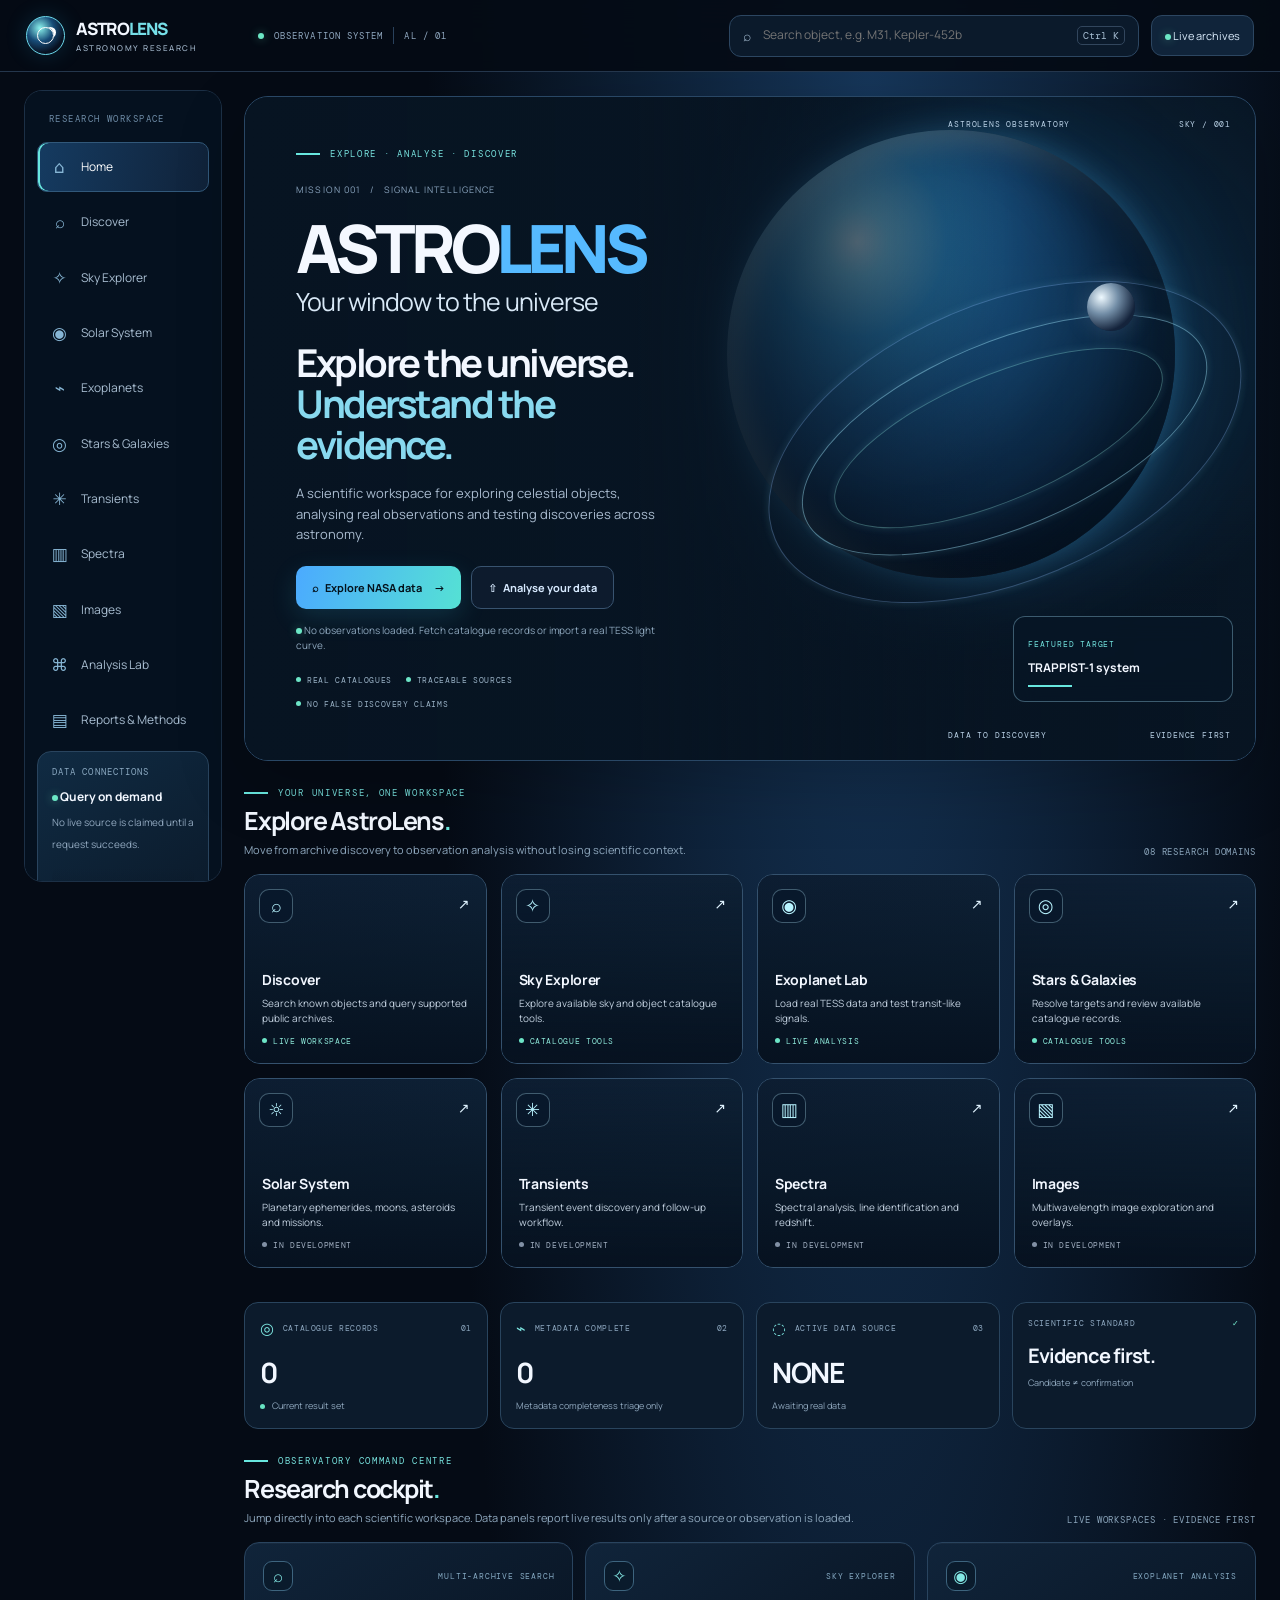
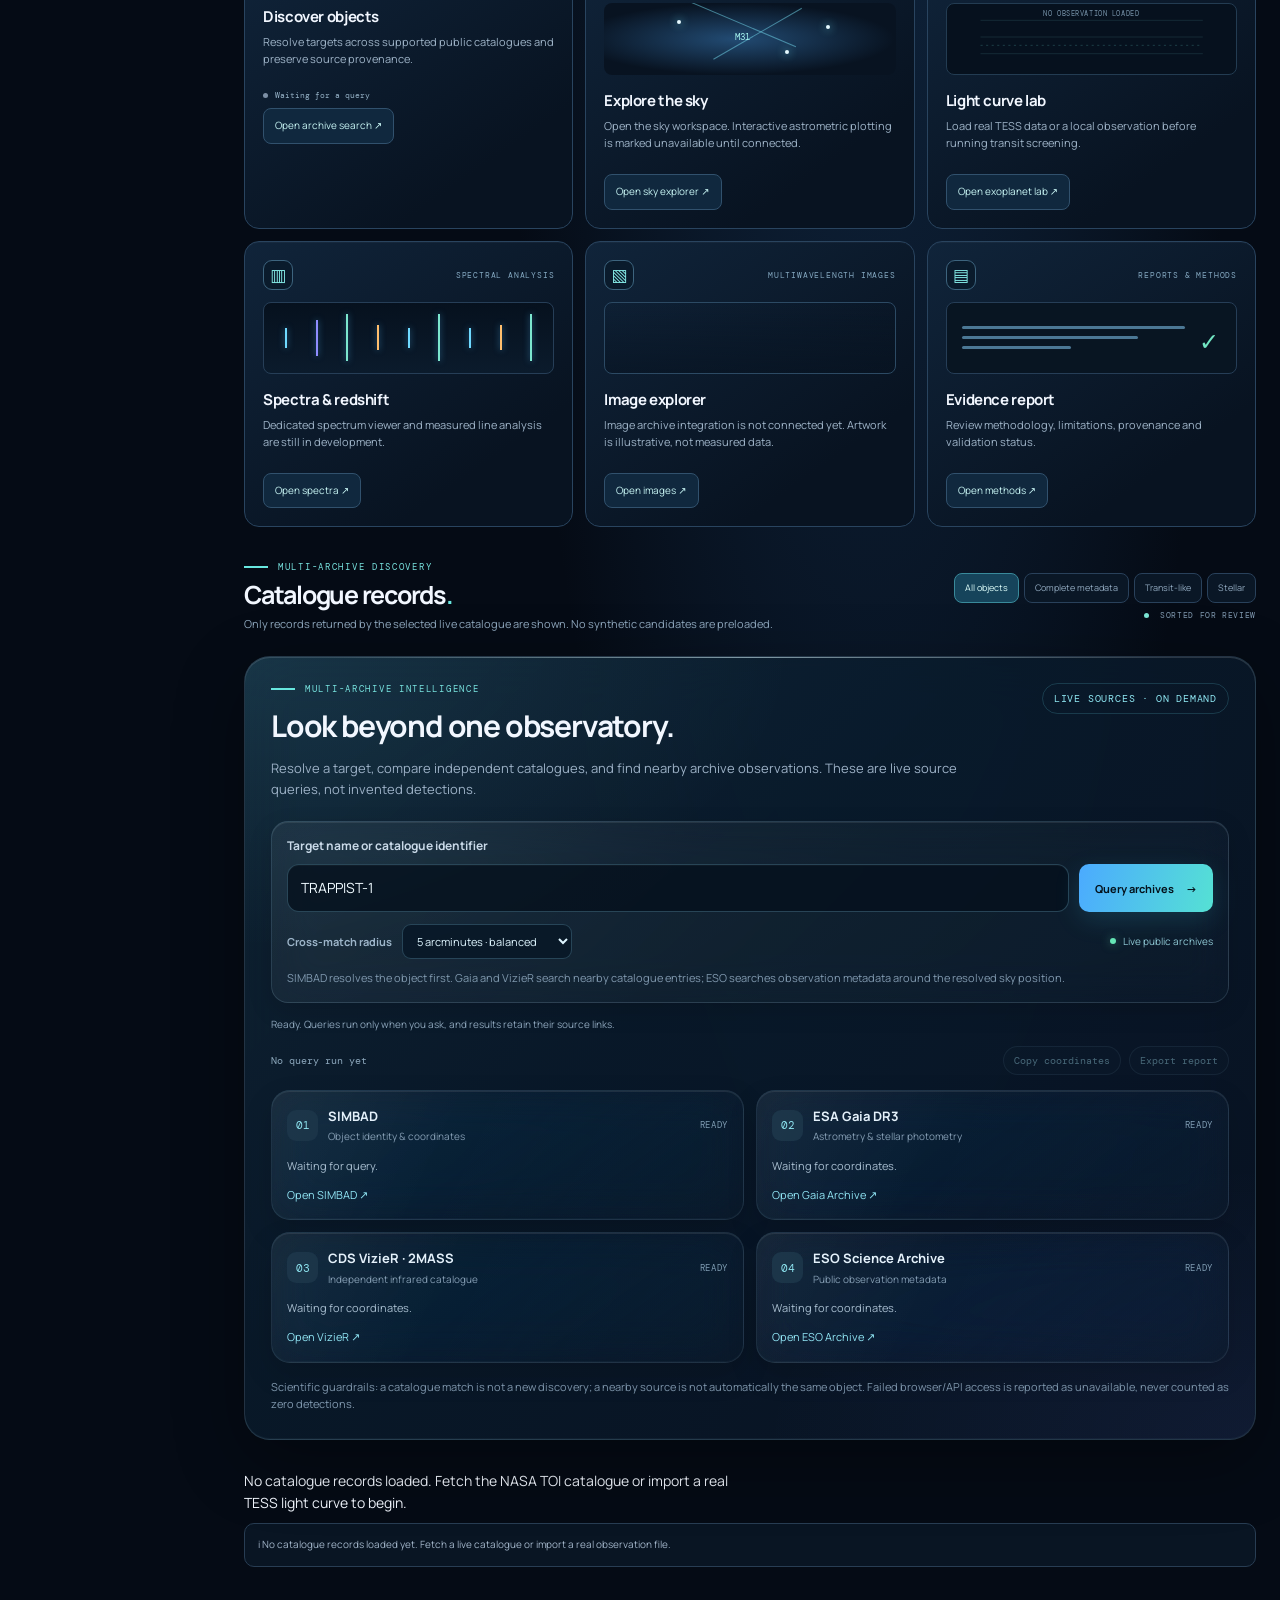
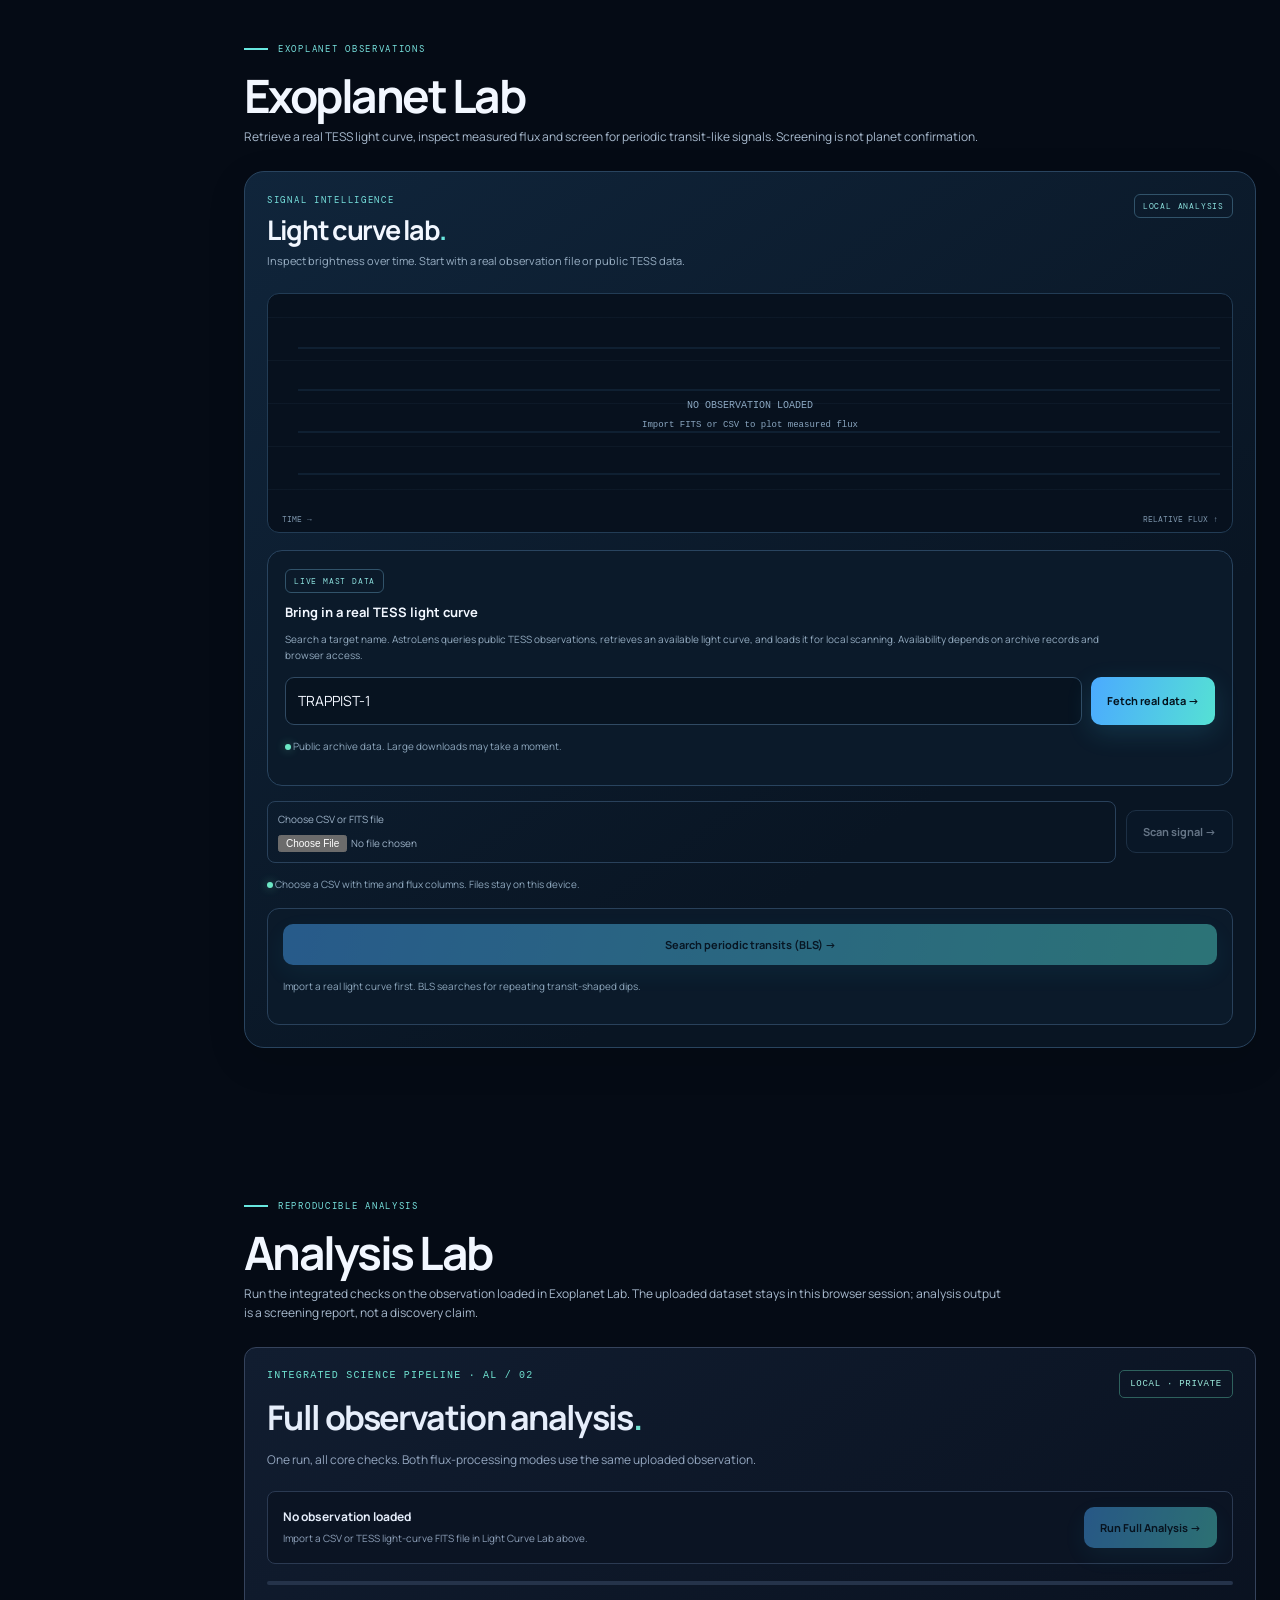
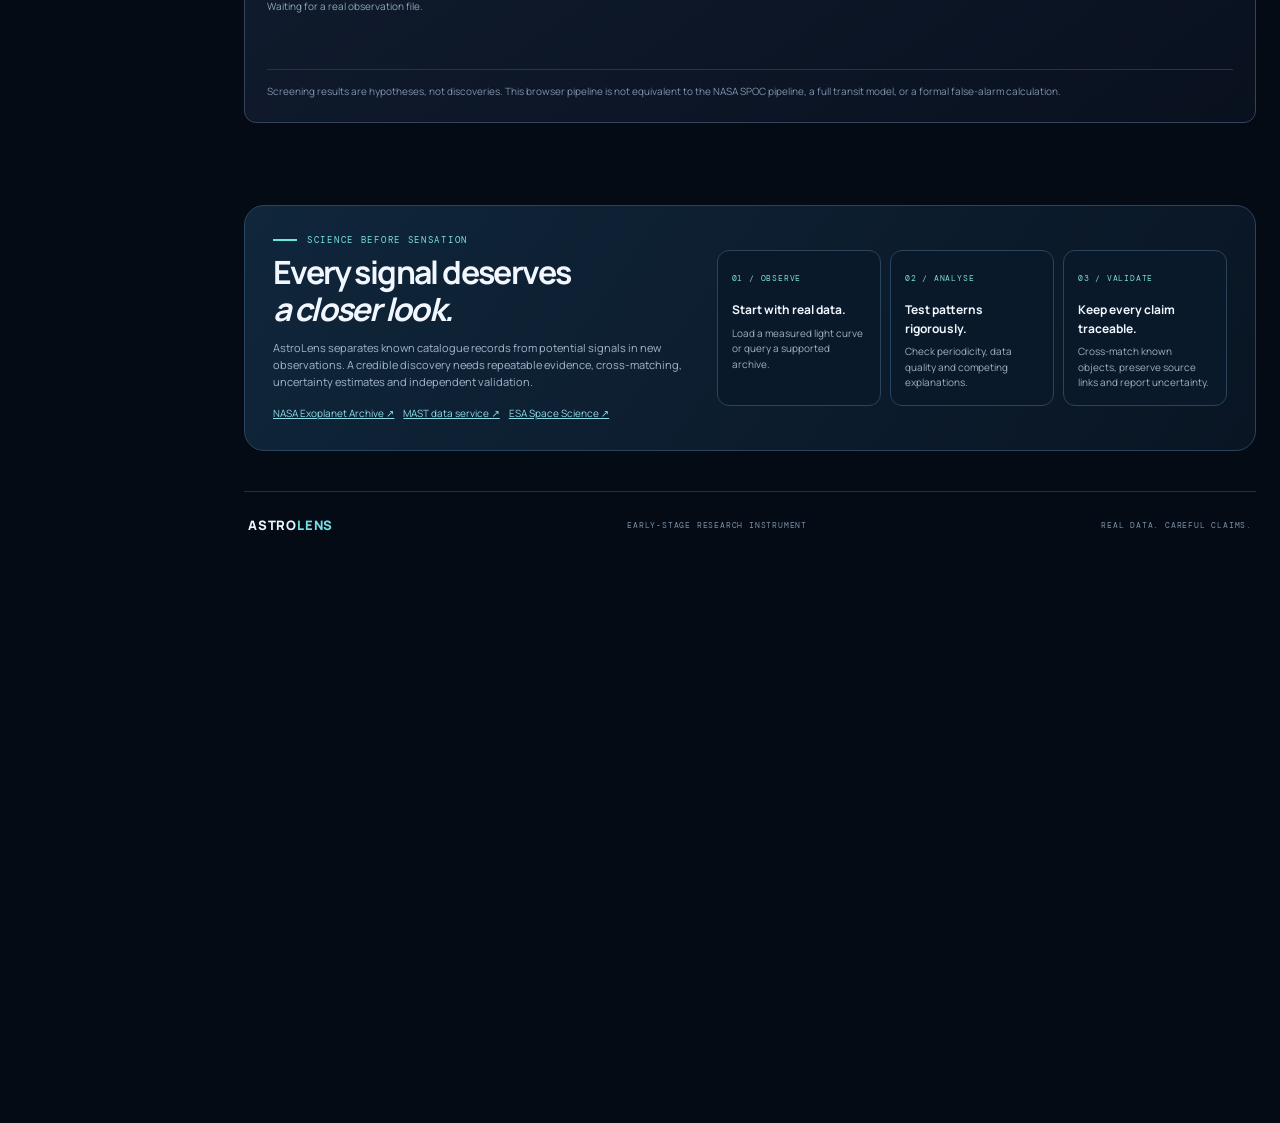
==== commit 682566bc: "Refresh AstroLens cockpit and navigation assets" ====
--- a/index.html
+++ b/index.html
@@ -60,5 +60,5 @@
 <nav class="bottom-dock" aria-label="Quick navigation"><a class="active" href="#overview"><span>⌂</span>Home</a><a href="#explorer"><span>⌕</span>Discover</a><a href="#moduleGrid"><span>✧</span>Sky map</a><a href="#dataLab"><span>⌁</span>Lab</a><a href="#method"><span>▤</span>Reports</a></nav>
 <dialog id="detailDialog"><button class="dialog-close" id="closeDialog" aria-label="Close details">×</button><div id="detailContent"></div></dialog>
 <script src="science-core.js?v=science-14"></script><script src="app.js?v=science-18"></script><script src="bls-validation.js?v=science-24"></script><script src="full-analysis.js?v=science-21"></script><script src="multi-source-discovery.js?v=glass-4"></script><script src="astrolens-rebuild.js?v=full-rewrite-1"></script>
-<script src="workspace-navigation.js?v=reference-cockpit-1"></script>
+<script src="workspace-navigation.js?v=reference-cockpit-2"></script>
 </body></html>
--- a/astrolens-rebuild.css
+++ b/astrolens-rebuild.css
@@ -31,3 +31,10 @@
 
 /* Dedicated Exoplanet and Analysis Lab workspace layouts */
 .dedicated-workspace{min-height:55vh;padding:clamp(20px,3.5vw,42px) 0}.dedicated-workspace h1{font-size:clamp(30px,5vw,46px);letter-spacing:-.055em;line-height:1.08;margin:16px 0 8px}.workspace-lead{max-width:760px;color:#a9bbcf;font-size:12px;margin:0 0 24px}.dedicated-workspace #dataLab{margin:0;max-width:none}.dedicated-workspace #fullAnalysis{margin-top:8px}.dedicated-workspace .module-detail-card{max-width:850px;margin-top:26px;padding:clamp(20px,4vw,36px);border:1px solid #294765;border-radius:20px;background:radial-gradient(ellipse at 90% 0%,#1b4261 0,transparent 45%),linear-gradient(145deg,#0e2032,#081321)}.module-detail-status{display:inline-block;padding:6px 9px;border:1px solid #3b6279;border-radius:7px;color:#81e6dd;font:9px var(--mono);letter-spacing:.1em}.module-detail-card h2{font-size:clamp(21px,3vw,30px);margin:22px 0 8px}.module-detail-card p{max-width:680px;color:#a5b9cc}.module-detail-actions{display:flex;flex-wrap:wrap;gap:10px;margin-top:24px}
+
+/* Reference-aligned AstroLens Observatory cockpit, desktop and mobile. */
+.hero-brand-title{font-size:clamp(34px,5.2vw,70px);font-weight:800;letter-spacing:-.075em;line-height:.98;margin:18px 0 3px;color:#f4f8ff}.hero-brand-title span{color:#56baff}.hero-tagline{font-size:clamp(16px,2vw,25px);letter-spacing:-.035em;color:#d8e8f6;margin-bottom:20px}.hero h1{font-size:clamp(27px,3vw,43px)}
+.research-cockpit{margin:26px 0 34px}.cockpit-grid{display:grid;grid-template-columns:repeat(3,minmax(0,1fr));gap:12px}.cockpit-card{position:relative;min-width:0;overflow:hidden;padding:16px;border:1px solid #29445f;border-radius:15px;background:linear-gradient(145deg,#10243a,#081321 76%);box-shadow:inset 0 1px #ffffff08}.cockpit-card:before{content:"";position:absolute;inset:0;opacity:.16;pointer-events:none;background-size:cover;background-position:center}.cockpit-discovery:before{background-image:url("https://images.unsplash.com/photo-1462331940025-496dfbfc7564?auto=format&fit=crop&w=650&q=75")}.cockpit-sky:before{background-image:url("https://images.unsplash.com/photo-1419242902214-272b3f66ee7a?auto=format&fit=crop&w=650&q=75")}.cockpit-images:before{background-image:url("https://images.unsplash.com/photo-1462331940025-496dfbfc7564?auto=format&fit=crop&w=650&q=75")}.cockpit-card>*{position:relative}.cockpit-card-top{display:flex;align-items:center;justify-content:space-between;gap:8px}.cockpit-icon{width:30px;height:30px;display:grid;place-items:center;border:1px solid #3d647e;border-radius:9px;background:#0a1b2c;color:#83e8e4;font-size:17px}.cockpit-label{font:8px var(--mono);letter-spacing:.1em;color:#85a9c2;text-align:right}.cockpit-card h3{font-size:15px;margin:14px 0 5px;letter-spacing:-.025em}.cockpit-card p{min-height:45px;color:#9fb4c8;font-size:10px;line-height:1.55;margin:0 0 12px}.cockpit-state{display:flex;align-items:center;gap:7px;font:8px var(--mono);color:#94b0c5;margin:8px 0}.cockpit-state i{width:5px;height:5px;border-radius:50%;background:#7c8fa5}.cockpit-action{border:1px solid #31516d;background:#10283e;color:#c7f4f3;border-radius:8px;padding:9px 11px;font-size:10px;text-align:left}.cockpit-action:hover{border-color:#6ce5dd;background:#143750}.sky-preview{height:72px;margin-top:12px;position:relative;overflow:hidden;border-radius:8px;background:radial-gradient(ellipse at 45% 50%,#224b73,#081321 70%)}.sky-star{position:absolute;width:4px;height:4px;border-radius:50%;background:#e6faff;box-shadow:0 0 8px #72eaff}.s1{left:25%;top:24%}.s2{left:62%;top:65%}.s3{left:76%;top:31%}.sky-line{position:absolute;left:25%;top:26%;width:40%;height:48%;border-top:1px solid #71d5e888;transform:rotate(23deg)}.l2{left:38%;top:39%;width:35%;transform:rotate(-30deg)}.sky-target{position:absolute;left:45%;top:39%;font:9px var(--mono);color:#a6f4ef}.cockpit-data-visual{height:72px;margin-top:12px;padding:8px;border:1px solid #233c52;border-radius:8px;background:#06111e;color:#7ddedb;position:relative}.cockpit-data-visual svg{width:100%;height:50px}.data-empty{position:absolute;z-index:1;left:0;right:0;top:5px;text-align:center;color:#7692a8;font:7px var(--mono);letter-spacing:.08em}.spectrum-preview{height:72px;margin-top:12px;display:flex;align-items:stretch;justify-content:space-around;gap:5px;padding:9px;border-radius:8px;border:1px solid #263e57;background:linear-gradient(180deg,#06111e,#0b1b2c)}.spectrum-preview span{width:2px;align-self:center;height:38%;background:#6fd9ff;box-shadow:0 0 6px #51bfff88}.spectrum-preview span:nth-child(2n){height:70%;background:#8f8dff}.spectrum-preview span:nth-child(3n){height:90%;background:#7ce6ce}.spectrum-preview span:nth-child(4n){height:48%;background:#ffbe6d}.cockpit-image-preview{height:72px;margin-top:12px;border:1px solid #2c4a64;border-radius:8px;background:linear-gradient(0deg,#07132188,transparent),url("https://images.unsplash.com/photo-1462331940025-496dfbfc7564?auto=format&fit=crop&w=700&q=75") center/cover}.report-preview{position:relative;height:72px;margin-top:12px;padding:15px;border:1px solid #263e57;border-radius:8px;background:#081522;display:flex;flex-direction:column;gap:7px;justify-content:center}.report-line{display:block;width:68%;height:3px;background:#4b7794;border-radius:5px}.report-line.wide{width:86%}.report-line.short{width:42%}.report-check{position:absolute;right:17px;top:19px;color:#72e6c3;font-size:24px}
+@media(min-width:1100px){.cockpit-grid{grid-template-columns:repeat(3,minmax(0,1fr))}.cockpit-card{min-height:230px;padding:18px}.cockpit-card p{font-size:11px}.hero{min-height:460px}.hero-art{background-position:center 44%}}
+@media(max-width:900px){.cockpit-grid{grid-template-columns:repeat(2,minmax(0,1fr))}.hero-brand-title{font-size:clamp(34px,6vw,52px)}}
+@media(max-width:520px){.research-cockpit{margin:22px 0}.cockpit-grid{grid-template-columns:1fr;gap:10px}.cockpit-card{padding:14px}.cockpit-card p{min-height:0}.cockpit-data-visual,.sky-preview,.spectrum-preview,.cockpit-image-preview,.report-preview{height:82px}.hero-brand-title{font-size:35px;margin-top:10px}.hero-tagline{font-size:17px;margin-bottom:14px}.hero h1{font-size:29px}}
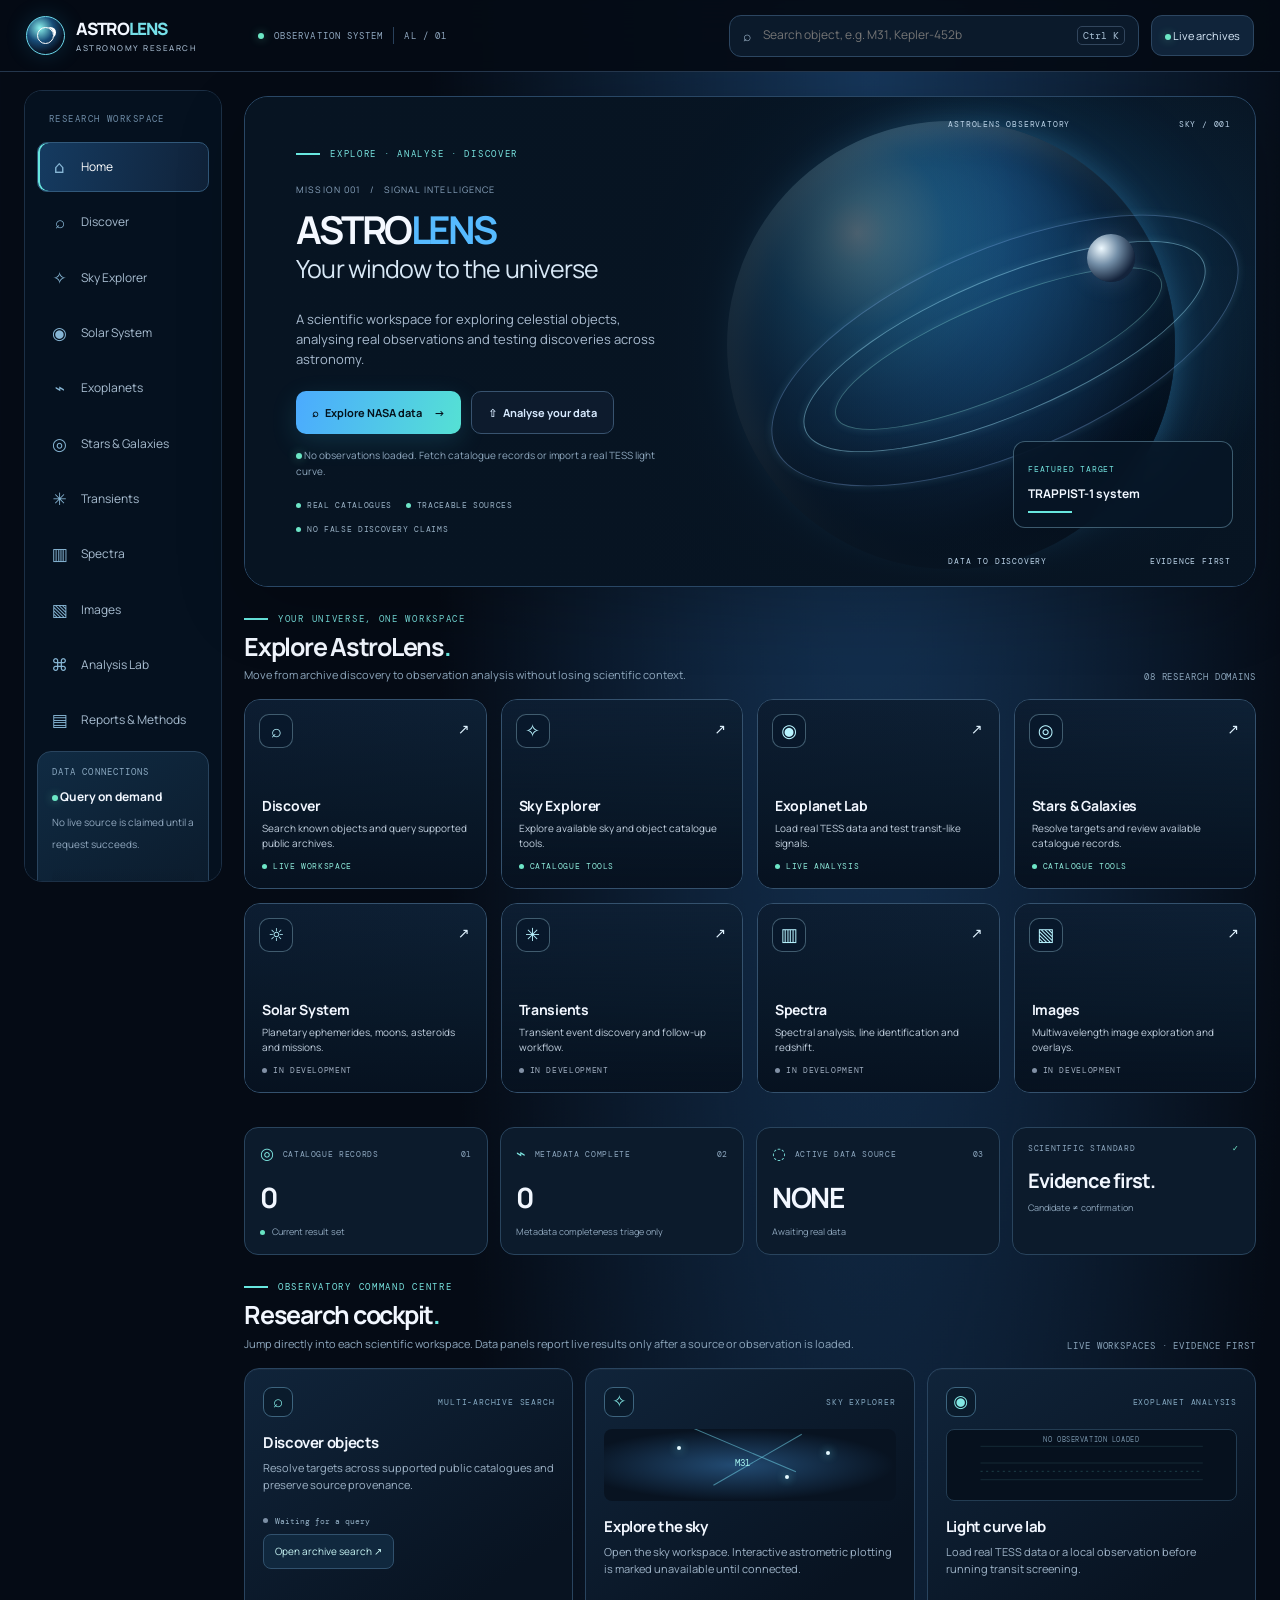
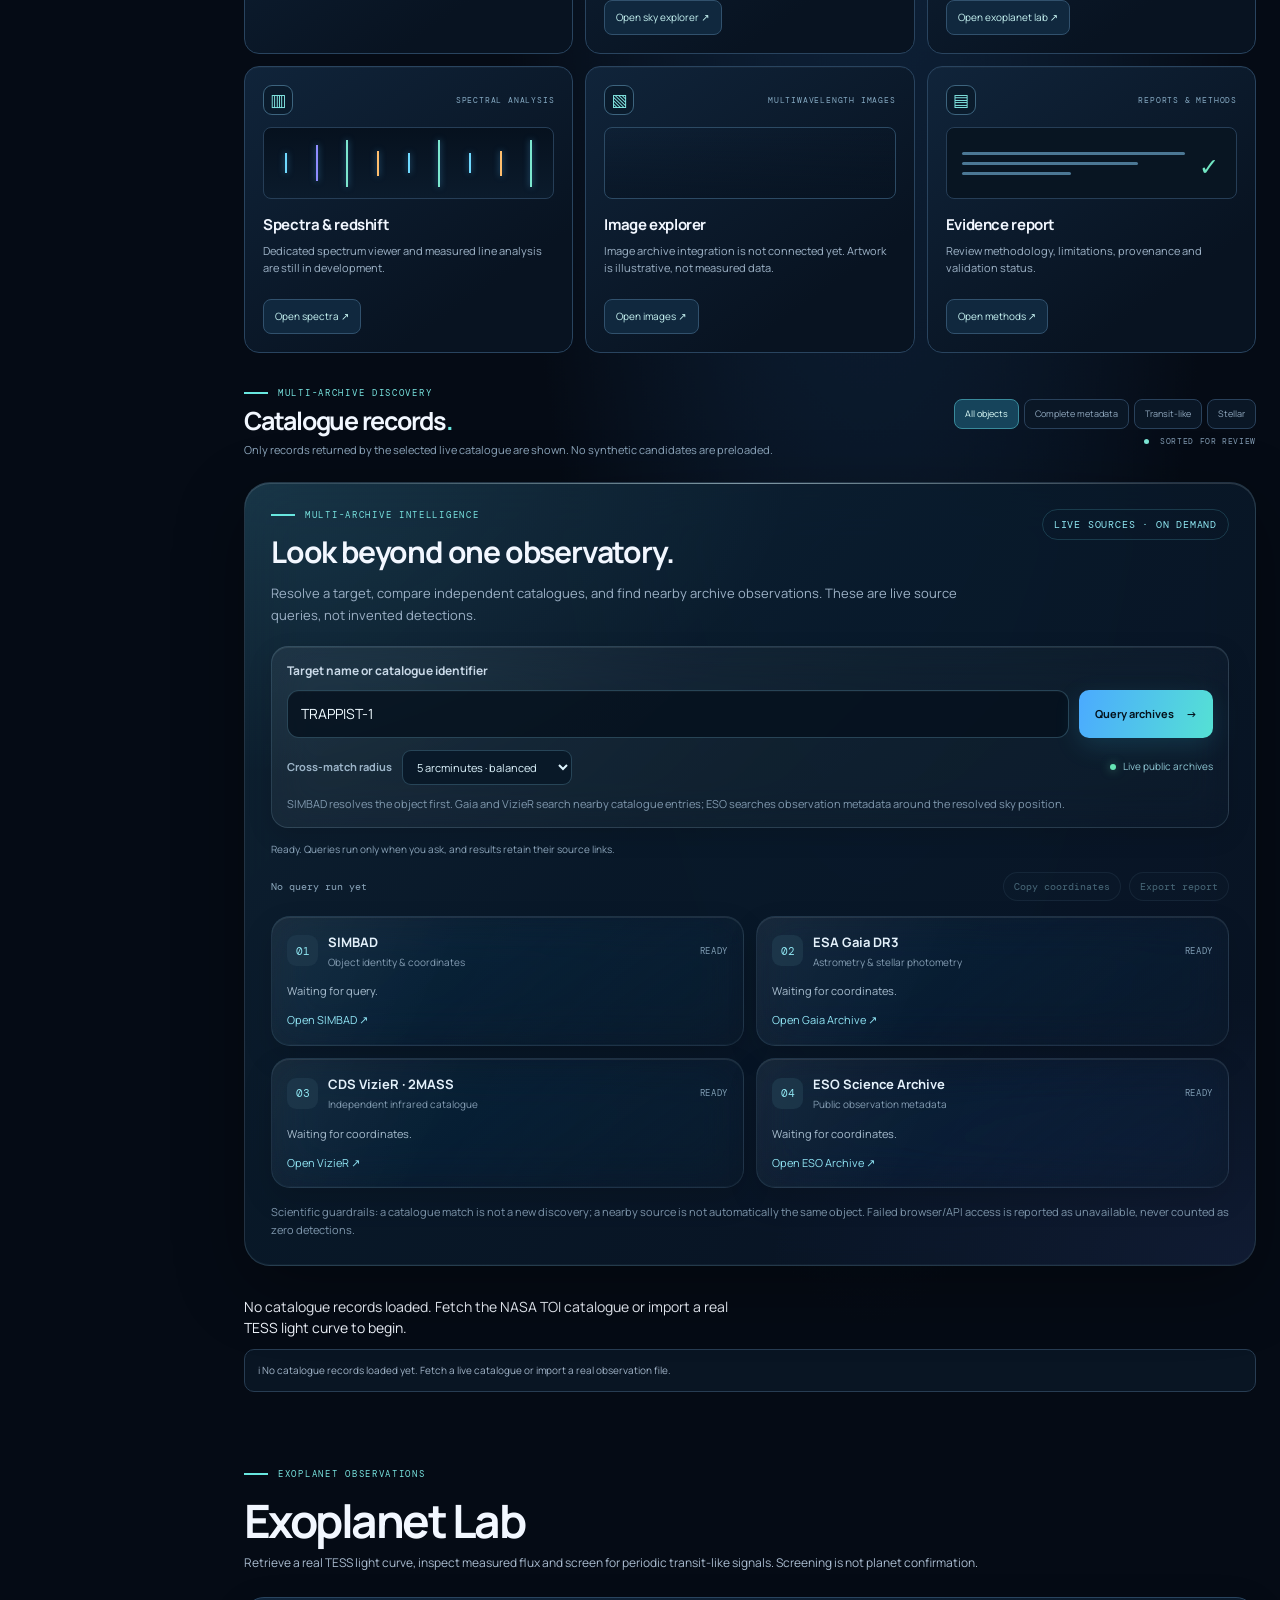
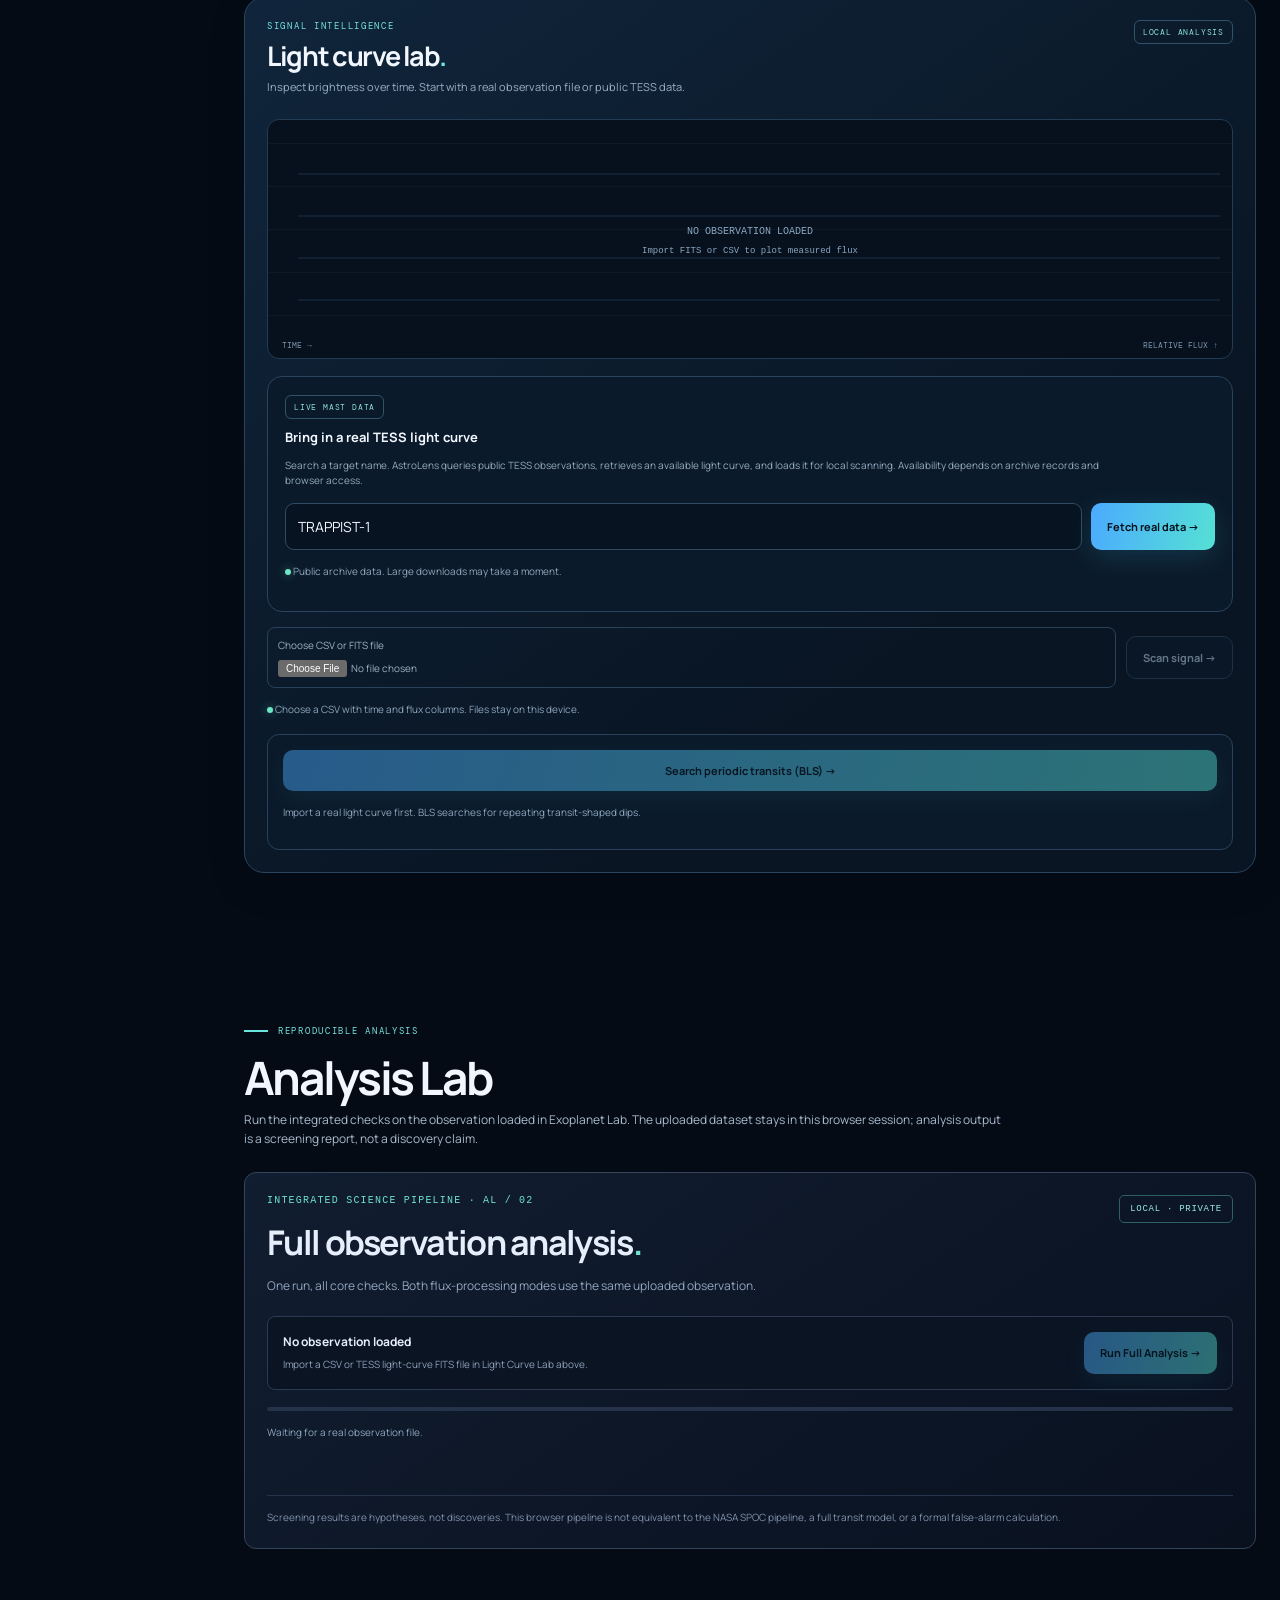
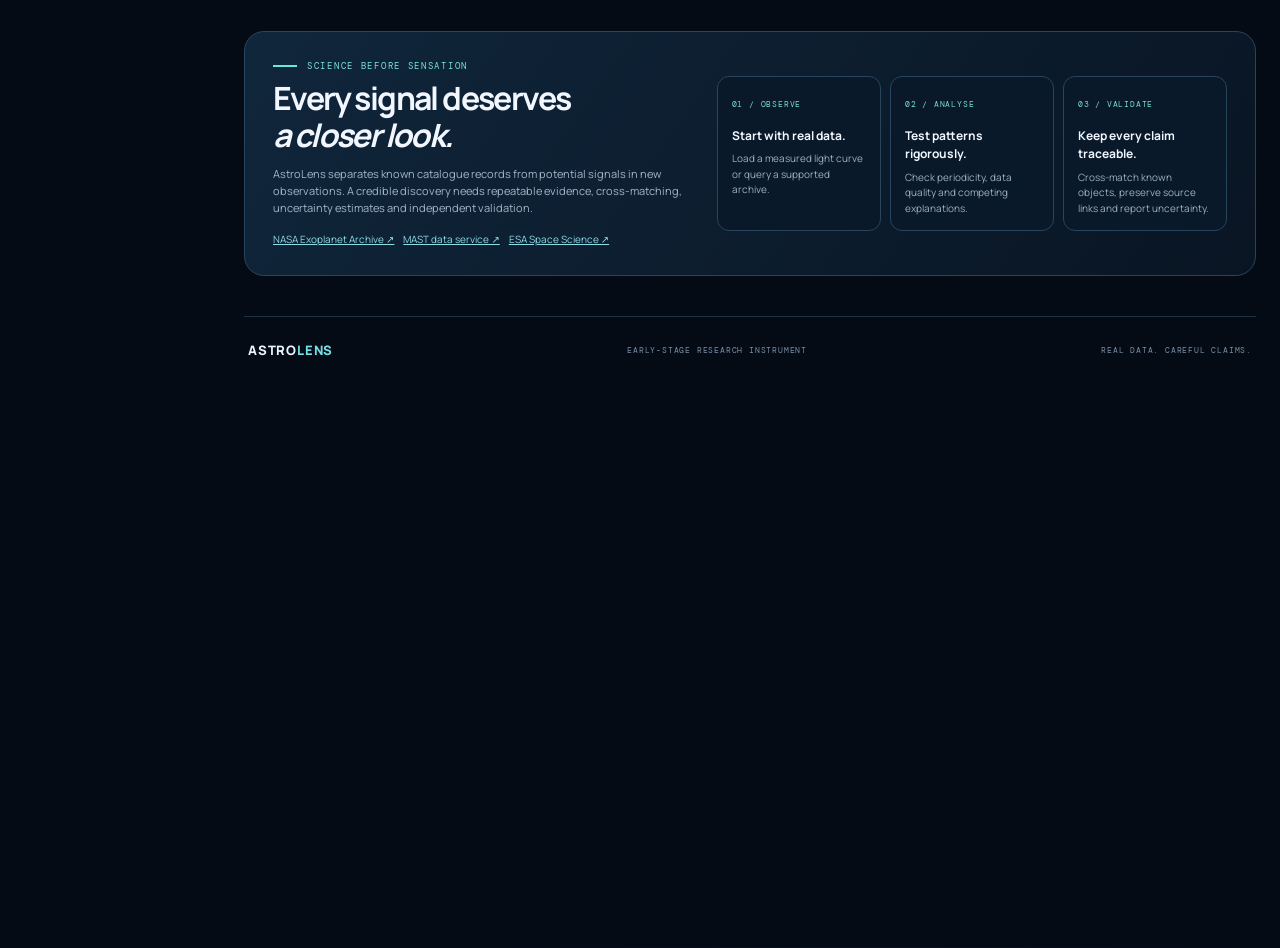
==== commit 25265dc9: "Align AstroLens hero hierarchy with reference design" ====
--- a/index.html
+++ b/index.html
@@ -6,7 +6,7 @@
 <title>AstroLens | Explore the Universe</title>
 <link rel="preconnect" href="https://fonts.googleapis.com"><link rel="preconnect" href="https://fonts.gstatic.com" crossorigin>
 <link href="https://fonts.googleapis.com/css2?family=DM+Mono:wght@400;500&family=Manrope:wght@400;500;600;700;800&display=swap" rel="stylesheet">
-<link rel="stylesheet" href="astrolens-rebuild.css?v=reference-cockpit-1">
+<link rel="stylesheet" href="astrolens-rebuild.css?v=reference-cockpit-2">
 </head>
 <body>
 <div class="cosmos" aria-hidden="true"><span class="starfield"></span></div>
@@ -23,7 +23,7 @@
 <main class="main-content">
 <section class="hero" id="overview">
 <div class="hero-copy"><div class="eyebrow"><span class="eyebrow-line"></span> EXPLORE · ANALYSE · DISCOVER</div><div class="hero-kicker">MISSION 001 &nbsp; / &nbsp; SIGNAL INTELLIGENCE</div>
-<div class="hero-brand-title">ASTRO<span>LENS</span></div><div class="hero-tagline">Your window to the universe</div><h1>Explore the universe.<br><em>Understand the evidence.</em></h1>
+<h1 class="hero-brand-title">ASTRO<span>LENS</span></h1><div class="hero-tagline">Your window to the universe</div>
 <p class="hero-description">A scientific workspace for exploring celestial objects, analysing real observations and testing discoveries across astronomy.</p>
 <div class="hero-actions"><button id="exploreBtn" class="primary">⌕ &nbsp; Explore NASA data <span>→</span></button><a id="uploadDataBtn" href="#dataLab" class="secondary">⇧ &nbsp; Analyse your data</a></div>
 <p id="statusMessage" class="status-message" role="status"><span class="status-pip"></span> No observations loaded. Fetch catalogue records or import a real TESS light curve.</p>
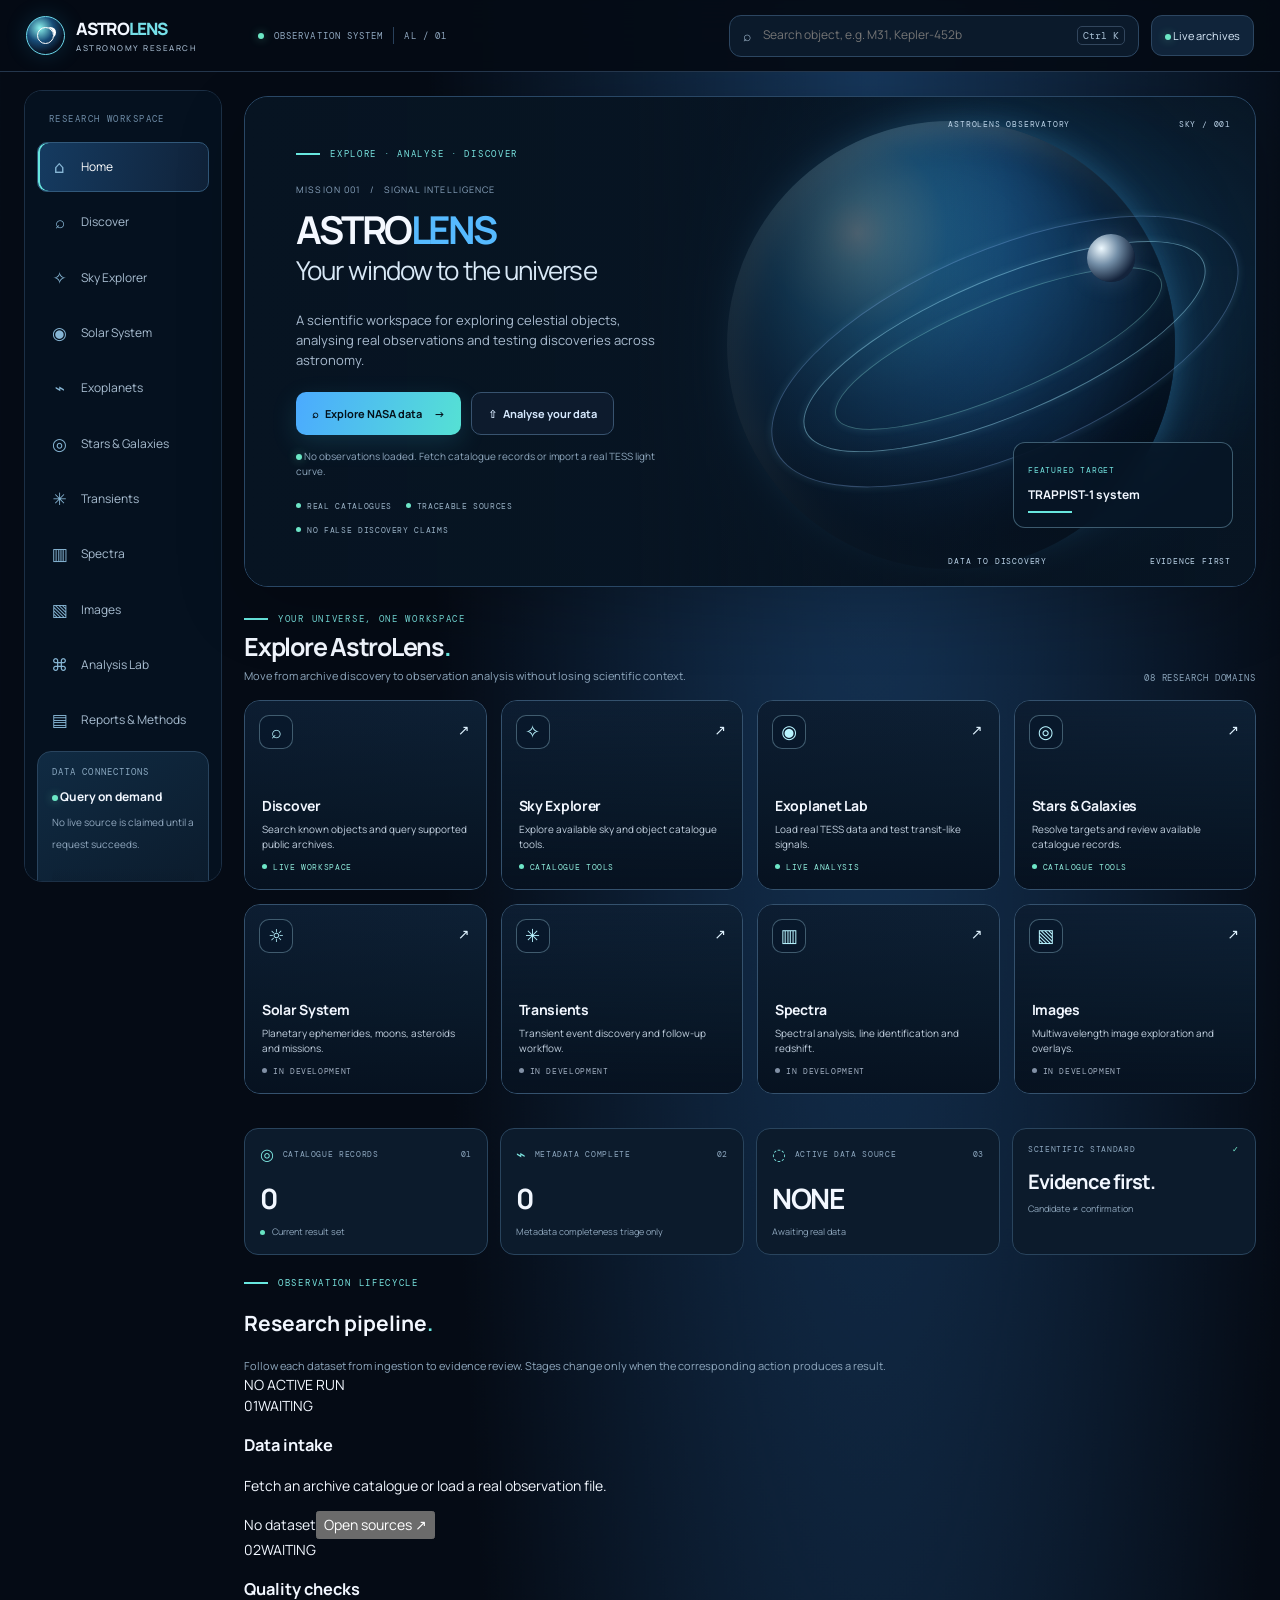
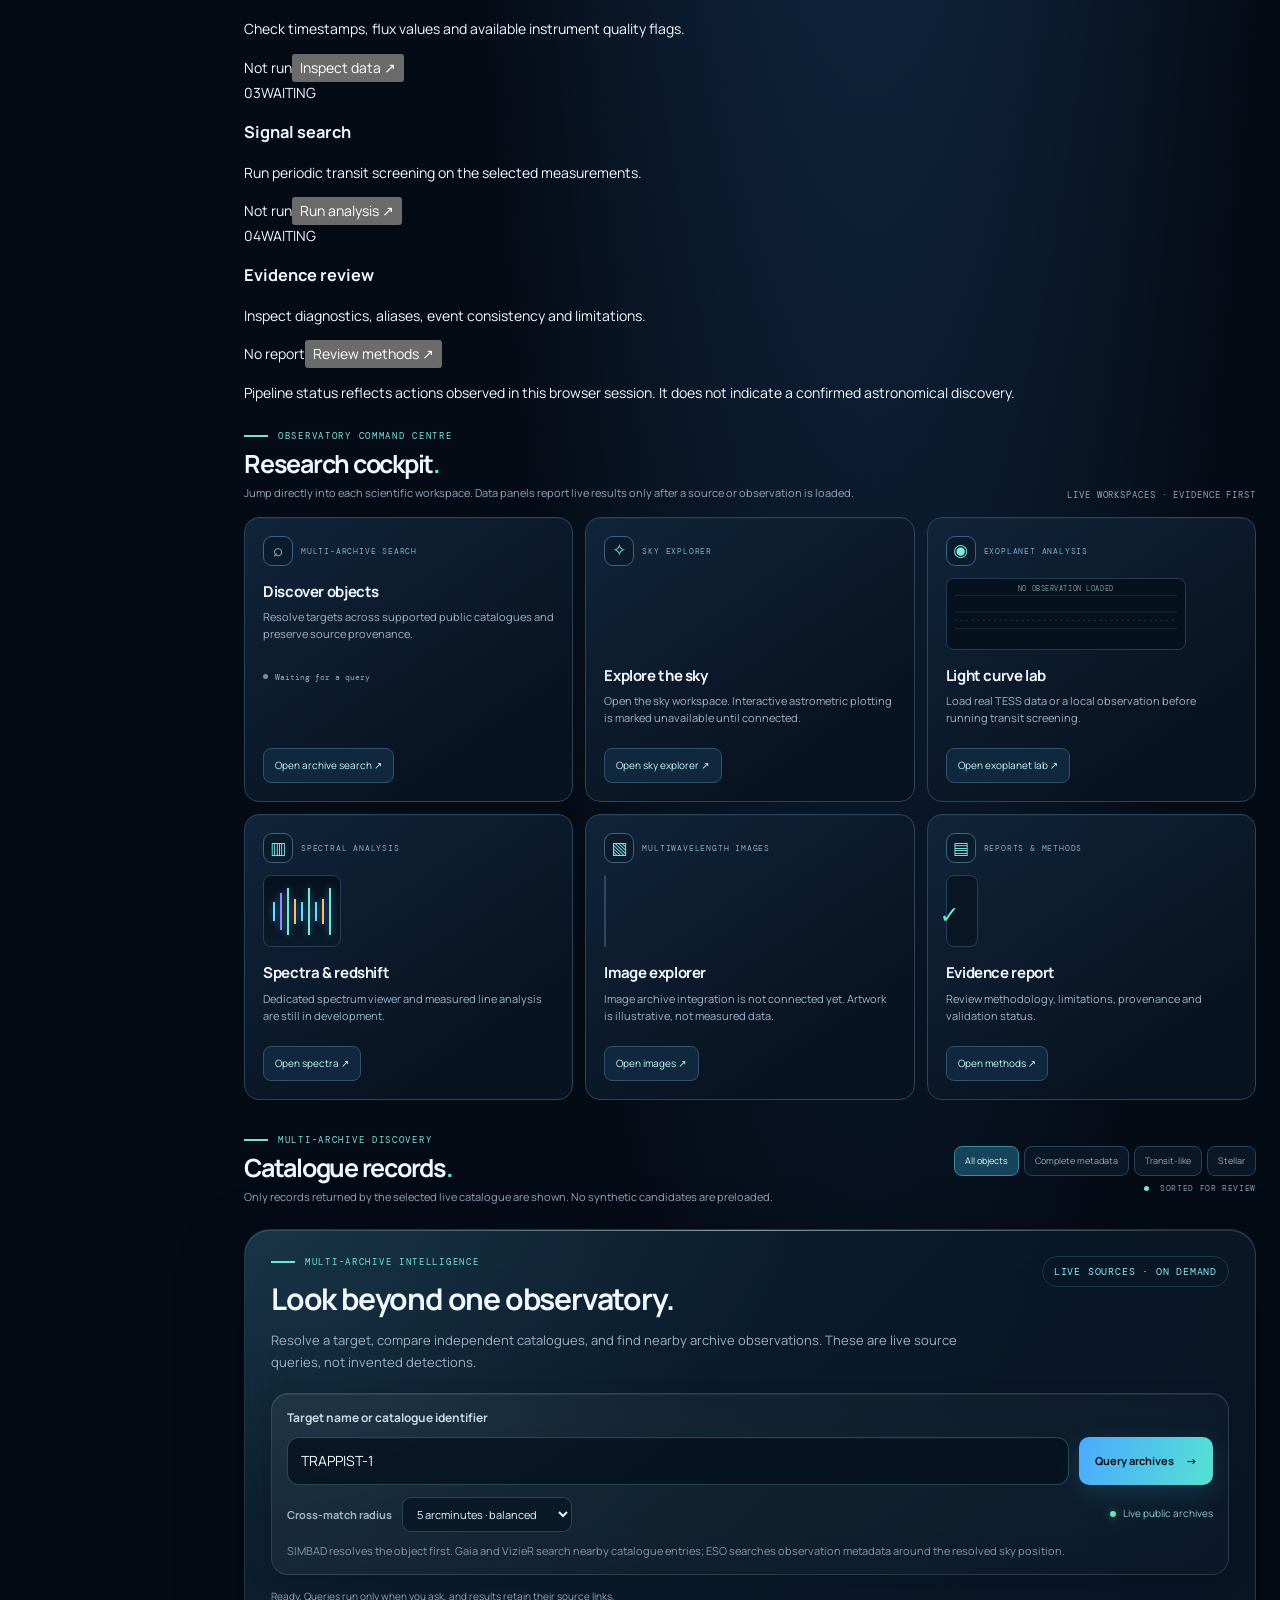
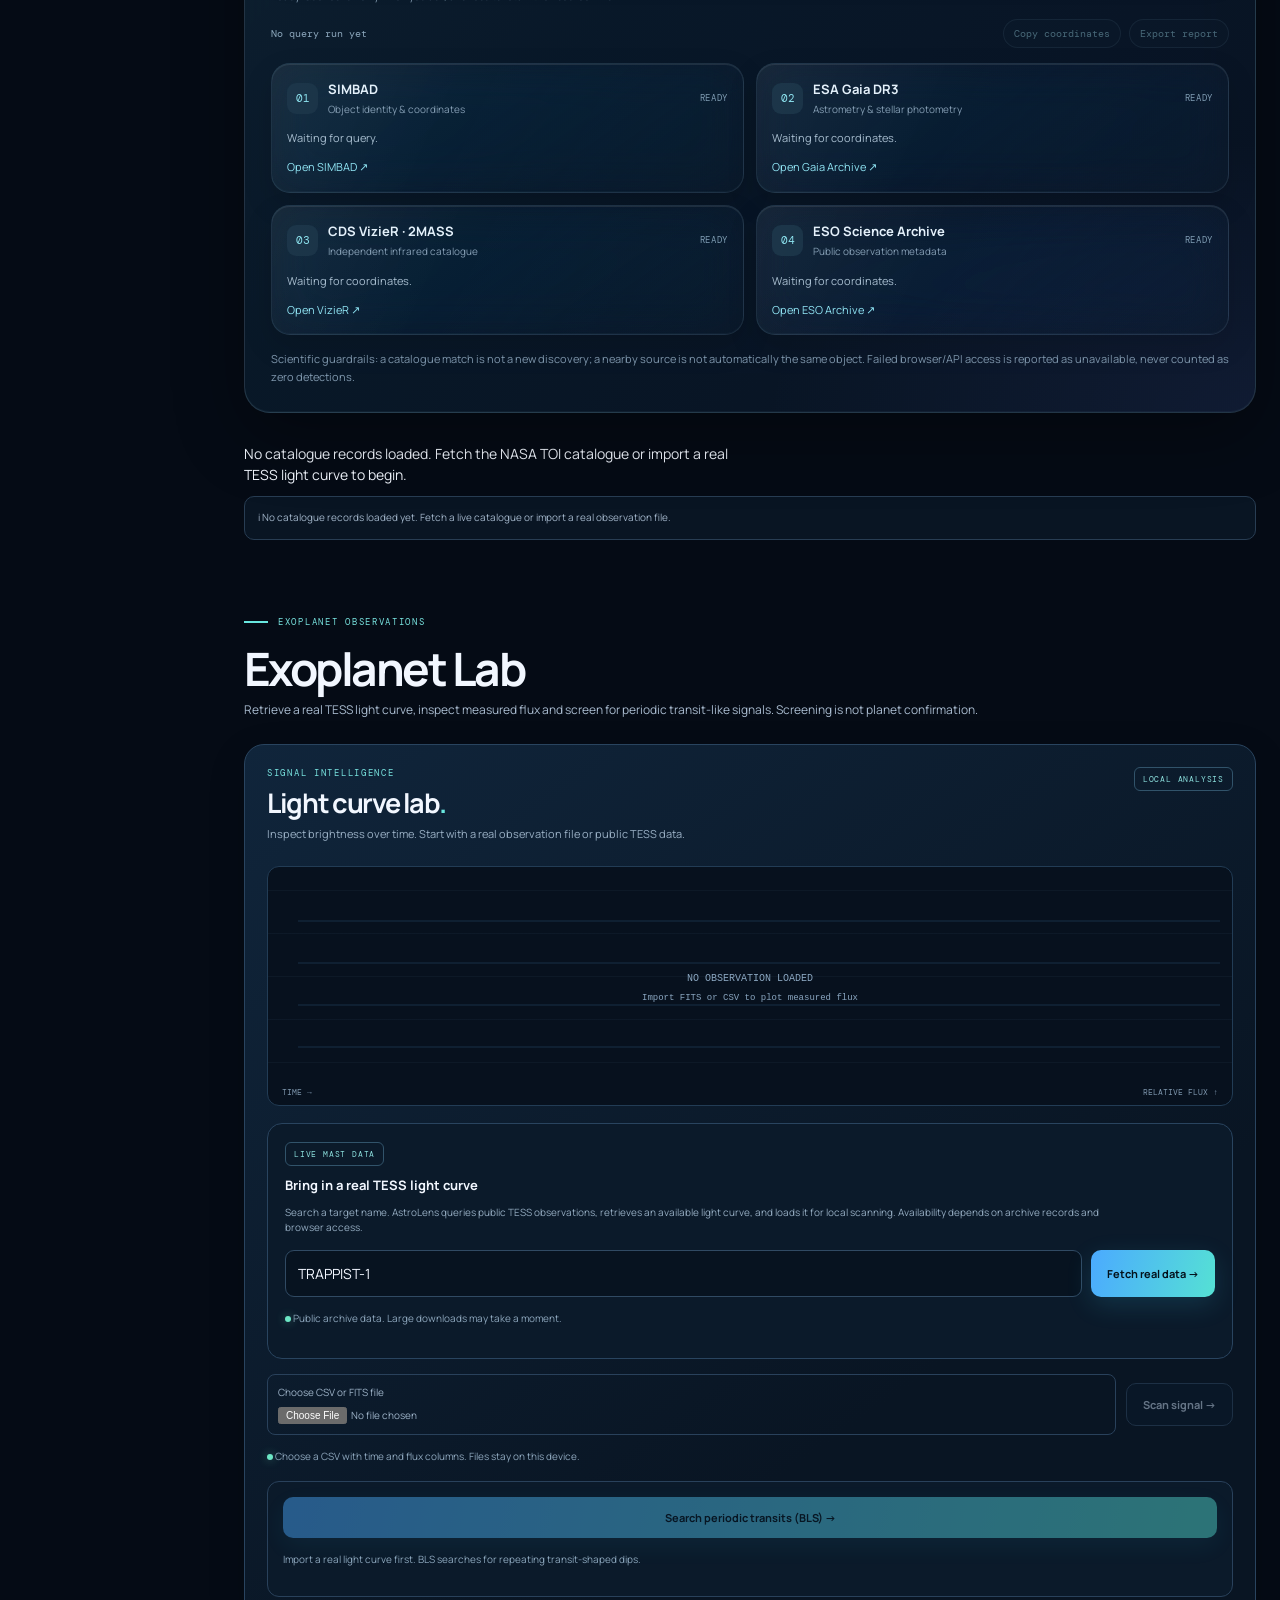
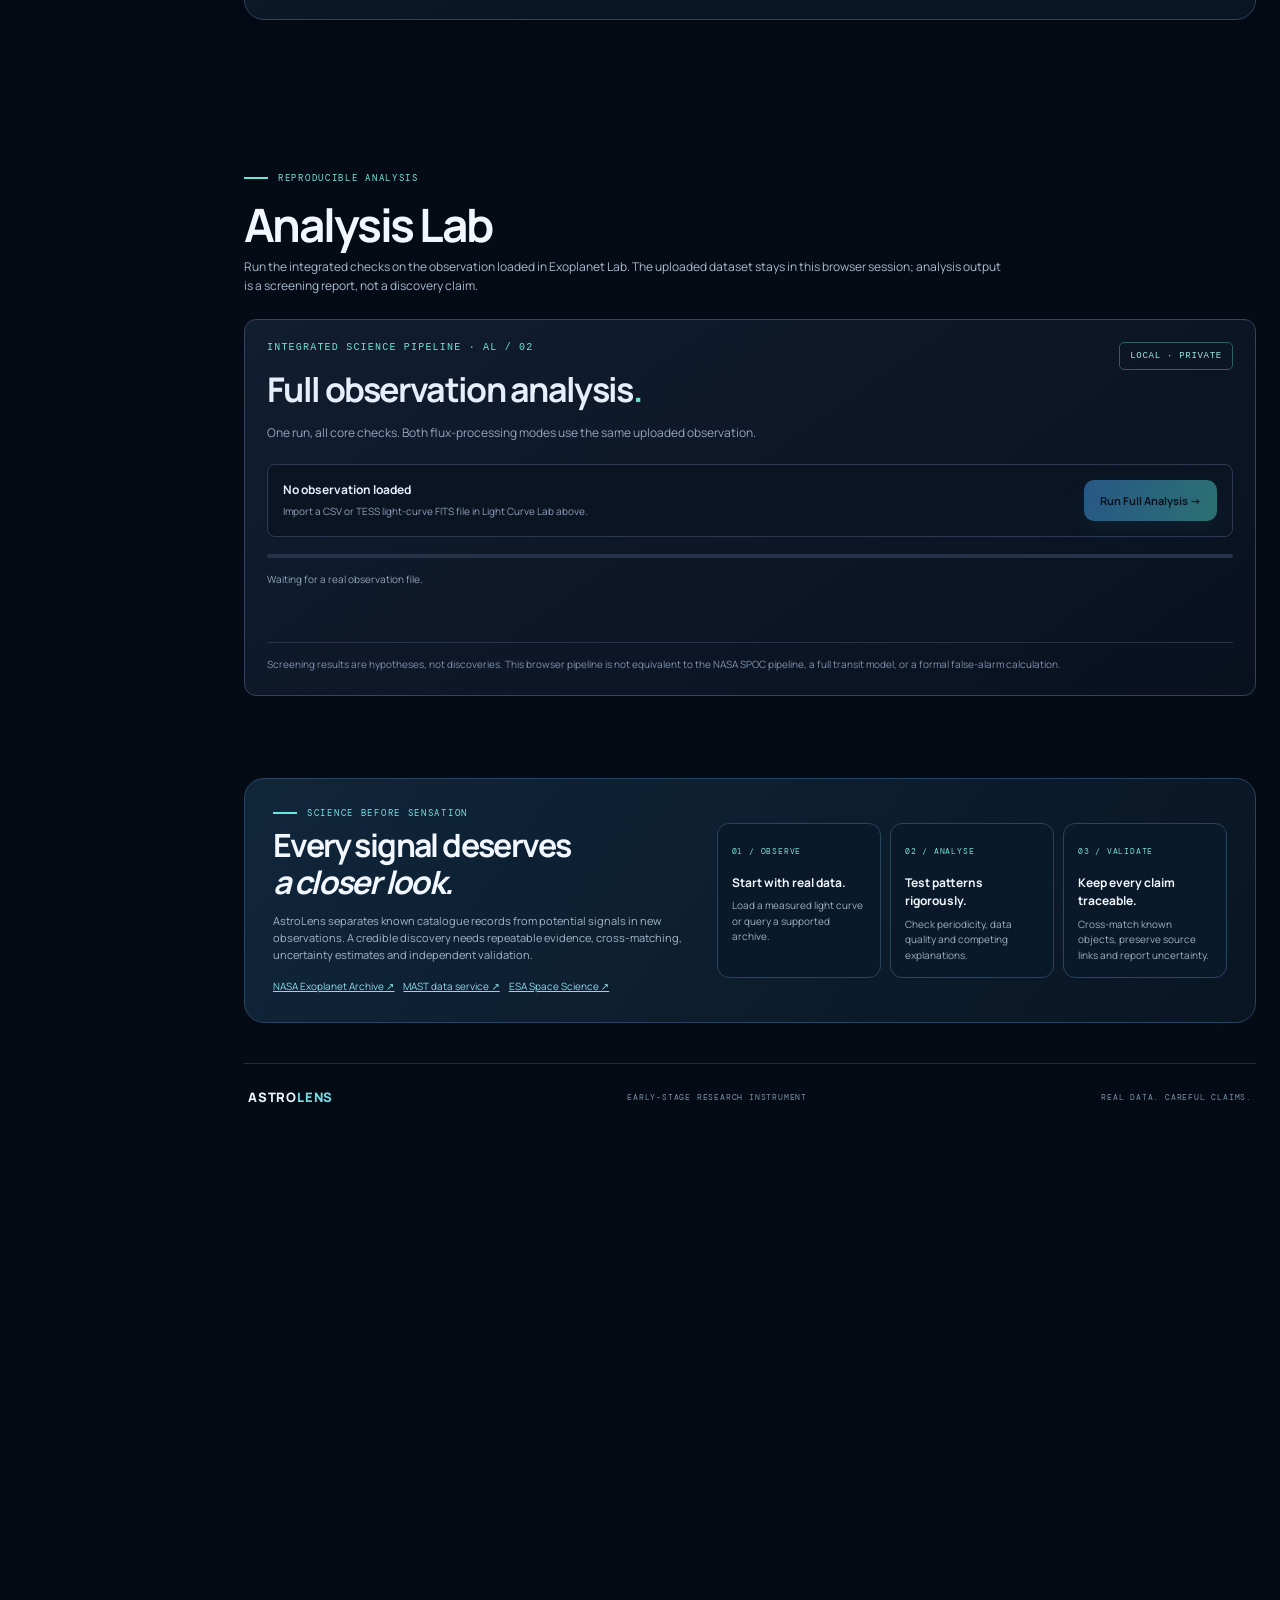
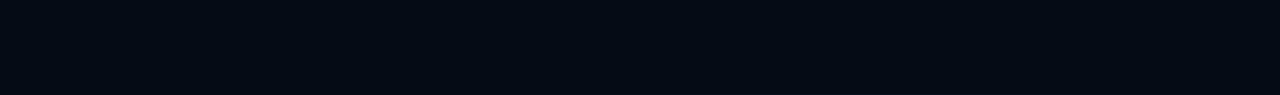
==== commit 7b6ed539: "Add stateful research pipeline workspace" ====
--- a/index.html
+++ b/index.html
@@ -6,7 +6,7 @@
 <title>AstroLens | Explore the Universe</title>
 <link rel="preconnect" href="https://fonts.googleapis.com"><link rel="preconnect" href="https://fonts.gstatic.com" crossorigin>
 <link href="https://fonts.googleapis.com/css2?family=DM+Mono:wght@400;500&family=Manrope:wght@400;500;600;700;800&display=swap" rel="stylesheet">
-<link rel="stylesheet" href="astrolens-rebuild.css?v=reference-cockpit-2">
+<link rel="stylesheet" href="astrolens-rebuild.css?v=research-pipeline-1">
 </head>
 <body>
 <div class="cosmos" aria-hidden="true"><span class="starfield"></span></div>
@@ -42,7 +42,15 @@
 <a class="module-card module-images planned" href="#method"><span class="module-icon">▧</span><span class="module-arrow">↗</span><h3>Images</h3><p>Multiwavelength image exploration and overlays.</p><span class="module-status">IN DEVELOPMENT</span></a>
 </div></section>
 <section class="metrics" aria-label="Research status metrics"><article class="metric-card metric-featured"><div class="metric-head"><span class="metric-icon">◎</span><span class="metric-label">CATALOGUE RECORDS</span><span class="metric-index">01</span></div><strong id="candidateCount">0</strong><div class="metric-foot"><span class="metric-foot-dot"></span> Current result set</div></article><article class="metric-card"><div class="metric-head"><span class="metric-icon">⌁</span><span class="metric-label">METADATA COMPLETE</span><span class="metric-index">02</span></div><strong id="priorityCount">0</strong><div class="metric-foot">Metadata completeness triage only</div></article><article class="metric-card"><div class="metric-head"><span class="metric-icon">◌</span><span class="metric-label">ACTIVE DATA SOURCE</span><span class="metric-index">03</span></div><strong class="stat-mode">NONE</strong><div class="metric-foot" id="dataMode">Awaiting real data</div></article><article class="metric-card metric-protocol"><div class="metric-head"><span class="metric-label">SCIENTIFIC STANDARD</span><span class="protocol-check">✓</span></div><strong class="protocol-title">Evidence first.</strong><div class="metric-foot">Candidate ≠ confirmation</div></article></section>
-<section class="research-cockpit" id="researchCockpit" aria-labelledby="cockpitTitle">
+<section class="research-pipeline" id="researchPipeline" aria-labelledby="pipelineTitle">
+<div class="pipeline-heading"><div><div class="eyebrow"><span class="eyebrow-line"></span> OBSERVATION LIFECYCLE</div><h2 id="pipelineTitle">Research pipeline<span style="color:var(--cyan)">.</span></h2><p class="section-description">Follow each dataset from ingestion to evidence review. Stages change only when the corresponding action produces a result.</p></div><span class="pipeline-run-state" id="pipelineRunState"><i></i> NO ACTIVE RUN</span></div>
+<div class="pipeline-board" role="list" aria-label="Research pipeline stages">
+<article class="pipeline-stage" role="listitem" data-stage="ingest"><div class="pipeline-stage-head"><span class="pipeline-step">01</span><span class="pipeline-state">WAITING</span></div><h3>Data intake</h3><p>Fetch an archive catalogue or load a real observation file.</p><div class="pipeline-stage-foot"><span class="pipeline-count" id="pipelineDataCount">No dataset</span><button type="button" data-pipeline-go="discover">Open sources ↗</button></div></article>
+<article class="pipeline-stage" role="listitem" data-stage="quality"><div class="pipeline-stage-head"><span class="pipeline-step">02</span><span class="pipeline-state">WAITING</span></div><h3>Quality checks</h3><p>Check timestamps, flux values and available instrument quality flags.</p><div class="pipeline-stage-foot"><span class="pipeline-count" id="pipelineQualityCount">Not run</span><button type="button" data-pipeline-go="exoplanets">Inspect data ↗</button></div></article>
+<article class="pipeline-stage" role="listitem" data-stage="search"><div class="pipeline-stage-head"><span class="pipeline-step">03</span><span class="pipeline-state">WAITING</span></div><h3>Signal search</h3><p>Run periodic transit screening on the selected measurements.</p><div class="pipeline-stage-foot"><span class="pipeline-count" id="pipelineSearchCount">Not run</span><button type="button" data-pipeline-go="analysis">Run analysis ↗</button></div></article>
+<article class="pipeline-stage" role="listitem" data-stage="review"><div class="pipeline-stage-head"><span class="pipeline-step">04</span><span class="pipeline-state">WAITING</span></div><h3>Evidence review</h3><p>Inspect diagnostics, aliases, event consistency and limitations.</p><div class="pipeline-stage-foot"><span class="pipeline-count" id="pipelineReviewCount">No report</span><button type="button" data-pipeline-go="reports">Review methods ↗</button></div></article>
+</div><p class="pipeline-disclaimer">Pipeline status reflects actions observed in this browser session. It does not indicate a confirmed astronomical discovery.</p>
+</section><section class="research-cockpit" id="researchCockpit" aria-labelledby="cockpitTitle">
 <div class="section-head"><div><div class="eyebrow"><span class="eyebrow-line"></span> OBSERVATORY COMMAND CENTRE</div><h2 id="cockpitTitle">Research cockpit<span style="color:var(--cyan)">.</span></h2><p class="section-description">Jump directly into each scientific workspace. Data panels report live results only after a source or observation is loaded.</p></div><span class="section-aside">LIVE WORKSPACES · EVIDENCE FIRST</span></div>
 <div class="cockpit-grid">
 <article class="cockpit-card cockpit-discovery"><div class="cockpit-card-top"><span class="cockpit-icon">⌕</span><span class="cockpit-label">MULTI-ARCHIVE SEARCH</span></div><h3>Discover objects</h3><p>Resolve targets across supported public catalogues and preserve source provenance.</p><div class="cockpit-state"><i></i><span>Waiting for a query</span></div><button type="button" class="cockpit-action" data-open-workspace="discover">Open archive search ↗</button></article>
@@ -60,5 +68,5 @@
 <nav class="bottom-dock" aria-label="Quick navigation"><a class="active" href="#overview"><span>⌂</span>Home</a><a href="#explorer"><span>⌕</span>Discover</a><a href="#moduleGrid"><span>✧</span>Sky map</a><a href="#dataLab"><span>⌁</span>Lab</a><a href="#method"><span>▤</span>Reports</a></nav>
 <dialog id="detailDialog"><button class="dialog-close" id="closeDialog" aria-label="Close details">×</button><div id="detailContent"></div></dialog>
 <script src="science-core.js?v=science-14"></script><script src="app.js?v=science-18"></script><script src="bls-validation.js?v=science-24"></script><script src="full-analysis.js?v=science-21"></script><script src="multi-source-discovery.js?v=glass-4"></script><script src="astrolens-rebuild.js?v=full-rewrite-1"></script>
-<script src="workspace-navigation.js?v=reference-cockpit-2"></script>
+<script src="workspace-navigation.js?v=research-pipeline-1"></script><script src="research-pipeline.js?v=1"></script>
 </body></html>
--- a/astrolens-rebuild.css
+++ b/astrolens-rebuild.css
@@ -38,3 +38,8 @@
 @media(min-width:1100px){.cockpit-grid{grid-template-columns:repeat(3,minmax(0,1fr))}.cockpit-card{min-height:230px;padding:18px}.cockpit-card p{font-size:11px}.hero{min-height:460px}.hero-art{background-position:center 44%}}
 @media(max-width:900px){.cockpit-grid{grid-template-columns:repeat(2,minmax(0,1fr))}.hero-brand-title{font-size:clamp(34px,6vw,52px)}}
 @media(max-width:520px){.research-cockpit{margin:22px 0}.cockpit-grid{grid-template-columns:1fr;gap:10px}.cockpit-card{padding:14px}.cockpit-card p{min-height:0}.cockpit-data-visual,.sky-preview,.spectrum-preview,.cockpit-image-preview,.report-preview{height:82px}.hero-brand-title{font-size:35px;margin-top:10px}.hero-tagline{font-size:17px;margin-bottom:14px}.hero h1{font-size:29px}}
+
+/* Final reference hierarchy refinements */
+.hero-brand-title{display:block;font-size:clamp(42px,6vw,76px);font-weight:800;letter-spacing:-.075em;line-height:.96;margin:16px 0 5px}.hero-tagline{font-size:clamp(17px,2.1vw,26px);margin:0 0 19px}.hero-description{max-width:510px}
+.research-cockpit .cockpit-card{display:flex;flex-direction:column;align-items:flex-start}.research-cockpit .cockpit-action{margin-top:auto}.research-cockpit .cockpit-card p{min-height:44px}
+@media(max-width:720px){.hero-brand-title{font-size:clamp(37px,10vw,50px);margin-top:8px}.hero-tagline{font-size:18px;margin-bottom:12px}.research-cockpit .cockpit-card p{min-height:0}}
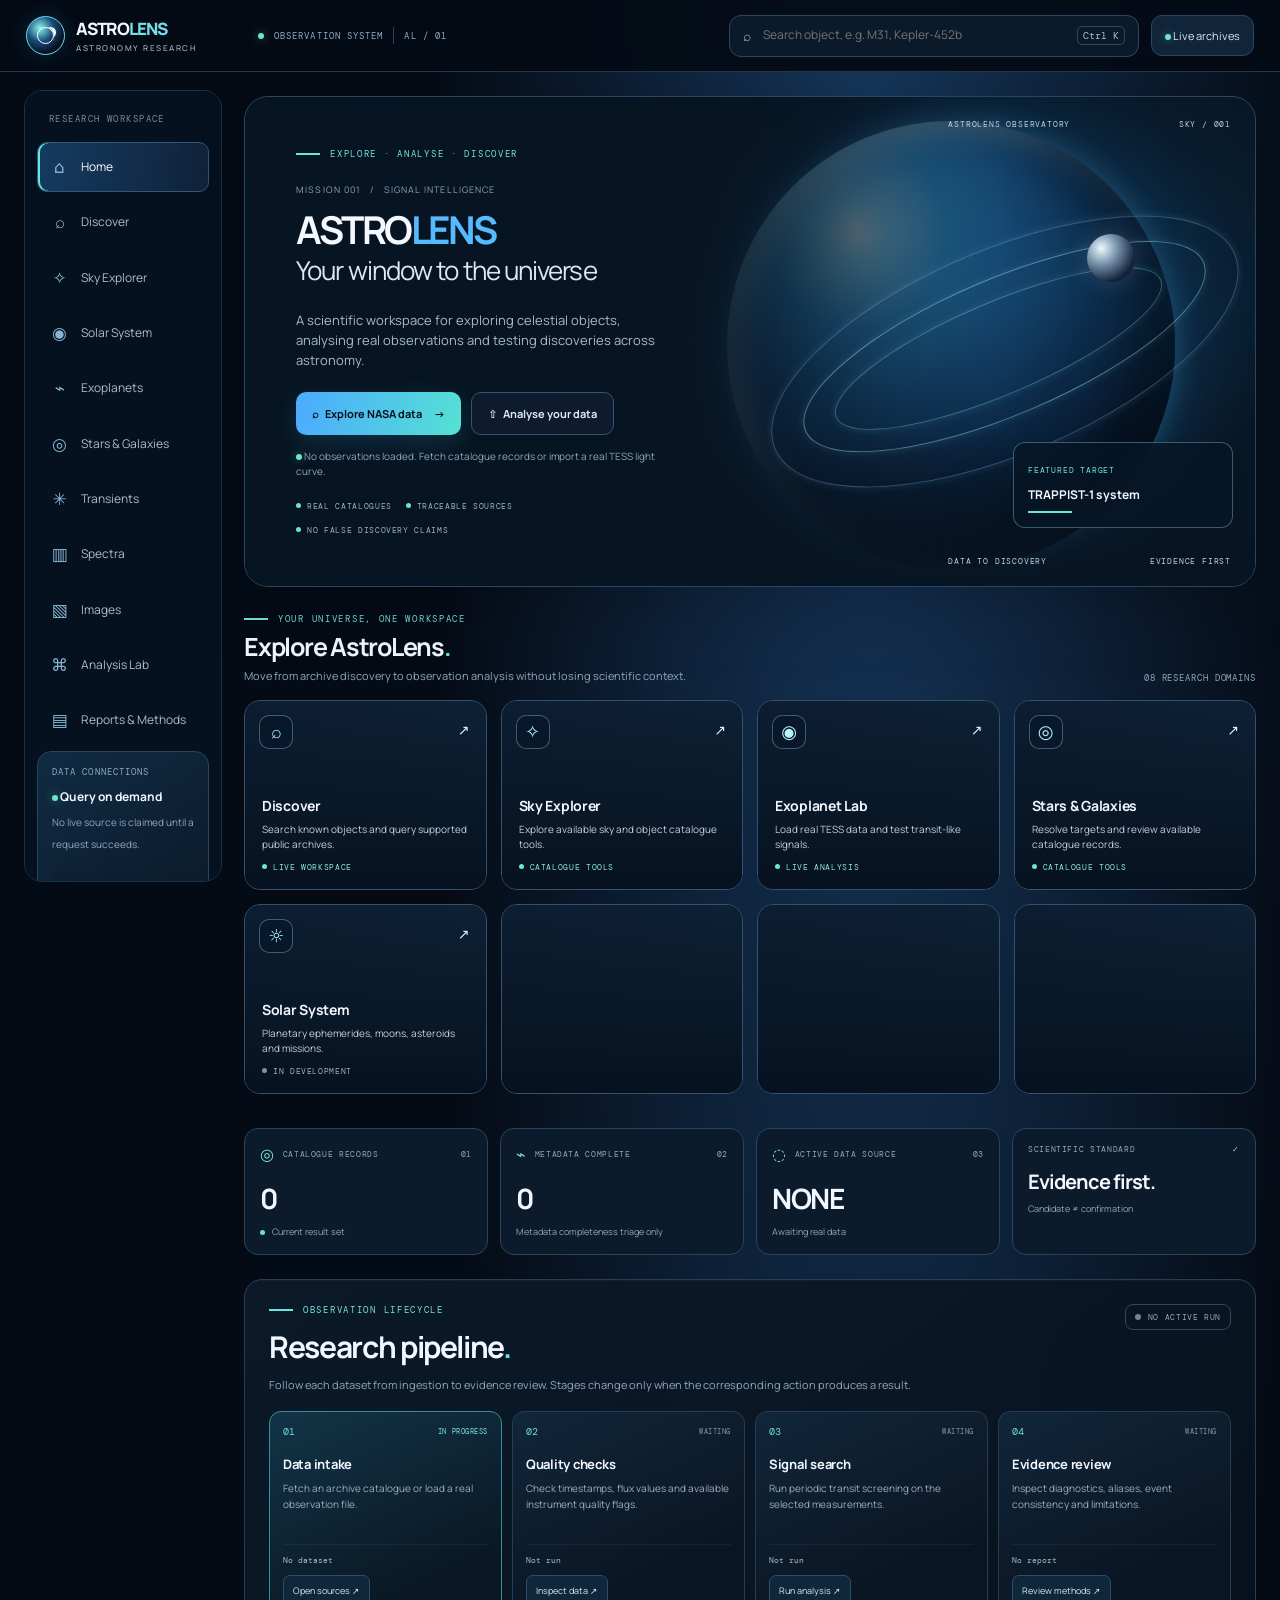
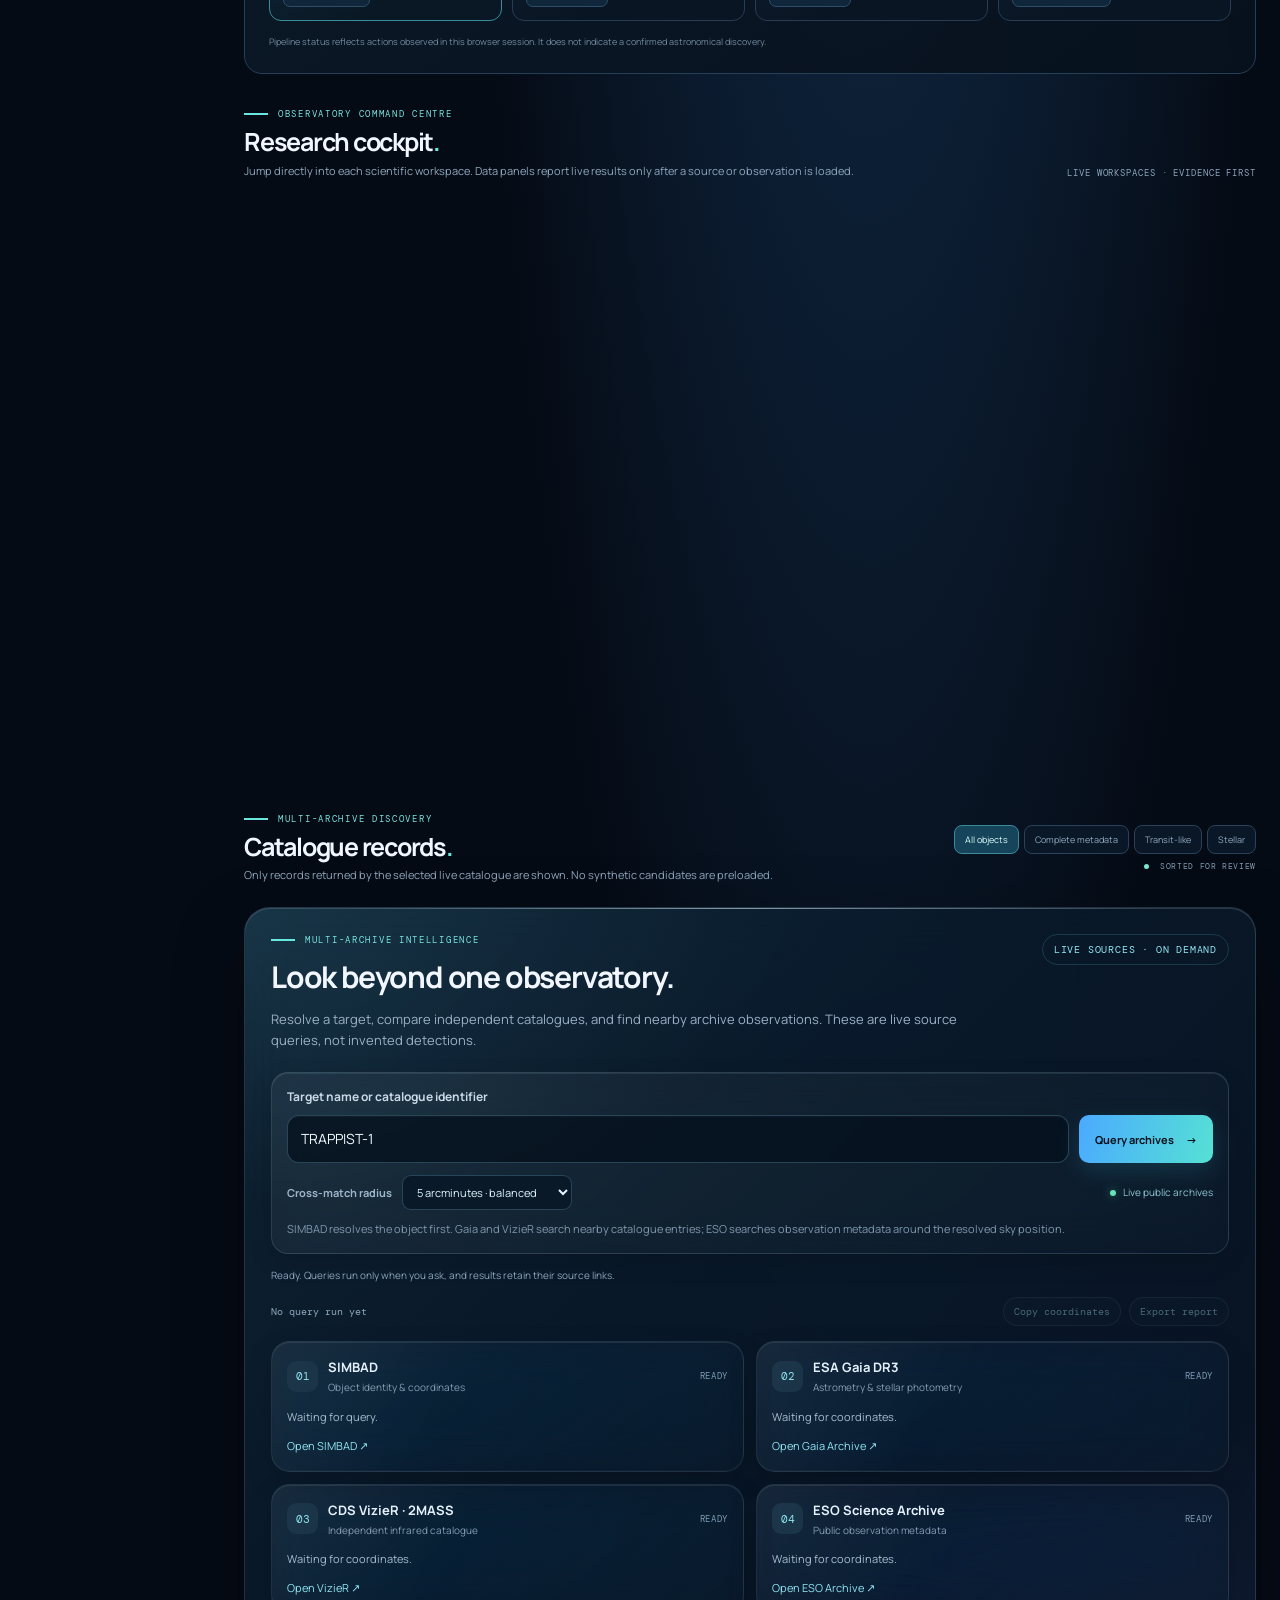
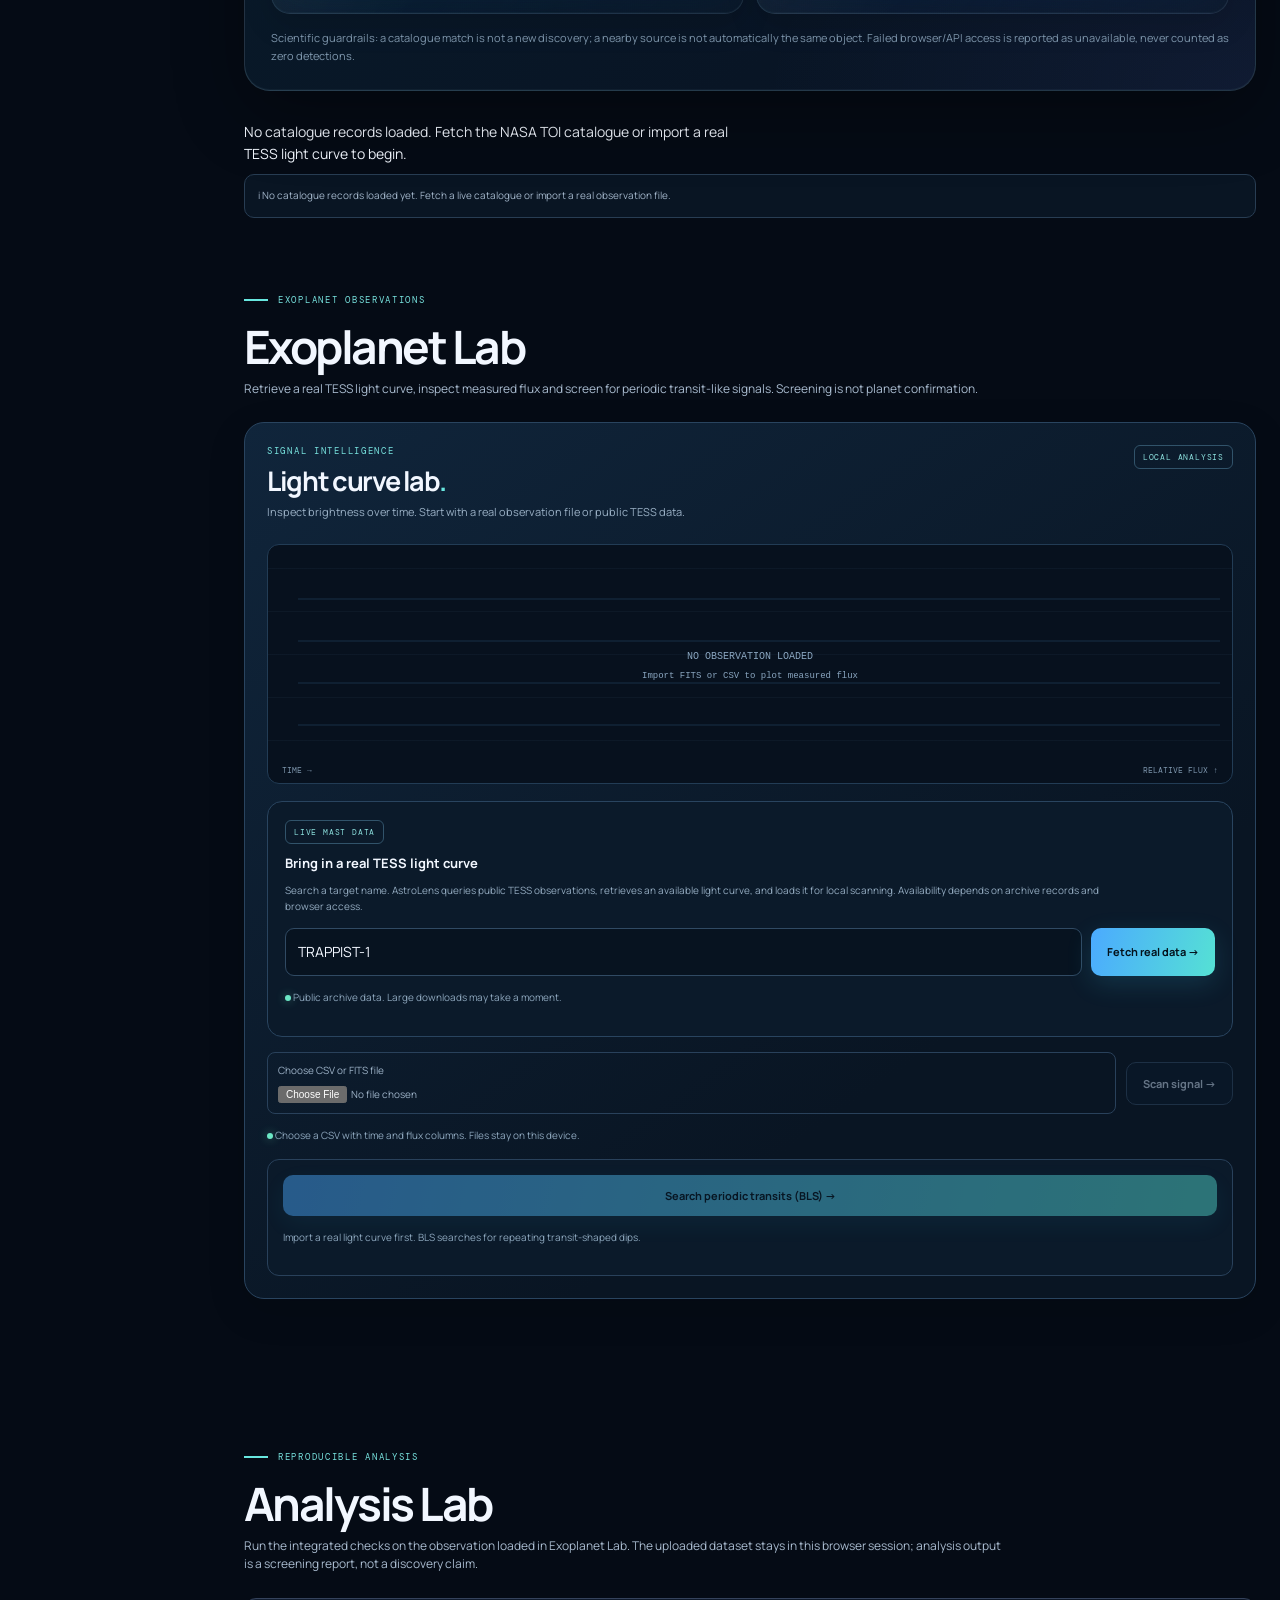
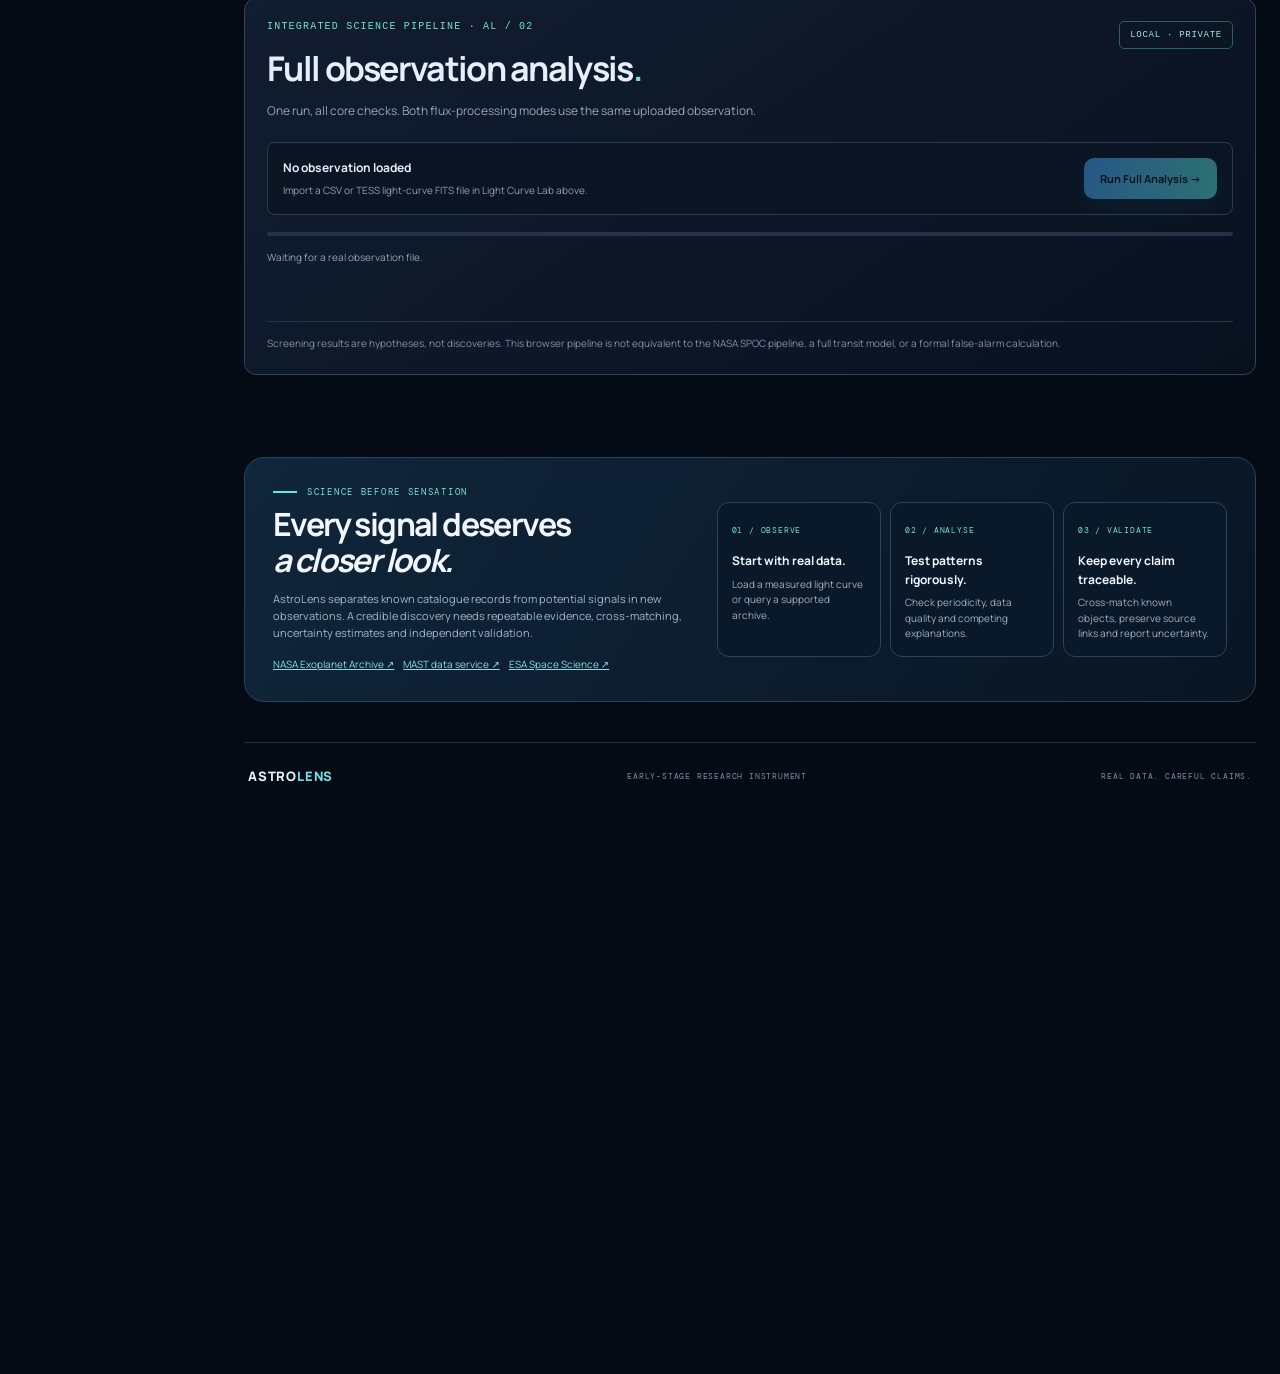
==== commit 520e1920: "Refresh deployed assets for embedded Sky Explorer" ====
--- a/index.html
+++ b/index.html
@@ -6,7 +6,7 @@
 <title>AstroLens | Explore the Universe</title>
 <link rel="preconnect" href="https://fonts.googleapis.com"><link rel="preconnect" href="https://fonts.gstatic.com" crossorigin>
 <link href="https://fonts.googleapis.com/css2?family=DM+Mono:wght@400;500&family=Manrope:wght@400;500;600;700;800&display=swap" rel="stylesheet">
-<link rel="stylesheet" href="astrolens-rebuild.css?v=research-pipeline-1">
+<link rel="stylesheet" href="astrolens-rebuild.css?v=sky-in-place-2">
 </head>
 <body>
 <div class="cosmos" aria-hidden="true"><span class="starfield"></span></div>
@@ -68,5 +68,5 @@
 <nav class="bottom-dock" aria-label="Quick navigation"><a class="active" href="#overview"><span>⌂</span>Home</a><a href="#explorer"><span>⌕</span>Discover</a><a href="#moduleGrid"><span>✧</span>Sky map</a><a href="#dataLab"><span>⌁</span>Lab</a><a href="#method"><span>▤</span>Reports</a></nav>
 <dialog id="detailDialog"><button class="dialog-close" id="closeDialog" aria-label="Close details">×</button><div id="detailContent"></div></dialog>
 <script src="science-core.js?v=science-14"></script><script src="app.js?v=science-18"></script><script src="bls-validation.js?v=science-24"></script><script src="full-analysis.js?v=science-21"></script><script src="multi-source-discovery.js?v=glass-4"></script><script src="astrolens-rebuild.js?v=full-rewrite-1"></script>
-<script src="workspace-navigation.js?v=research-pipeline-1"></script><script src="research-pipeline.js?v=1"></script>
+<script src="workspace-navigation.js?v=sky-in-place-2"></script><script src="research-pipeline.js?v=1"></script>
 </body></html>
--- a/astrolens-rebuild.css
+++ b/astrolens-rebuild.css
@@ -43,3 +43,16 @@
 .hero-brand-title{display:block;font-size:clamp(42px,6vw,76px);font-weight:800;letter-spacing:-.075em;line-height:.96;margin:16px 0 5px}.hero-tagline{font-size:clamp(17px,2.1vw,26px);margin:0 0 19px}.hero-description{max-width:510px}
 .research-cockpit .cockpit-card{display:flex;flex-direction:column;align-items:flex-start}.research-cockpit .cockpit-action{margin-top:auto}.research-cockpit .cockpit-card p{min-height:44px}
 @media(max-width:720px){.hero-brand-title{font-size:clamp(37px,10vw,50px);margin-top:8px}.hero-tagline{font-size:18px;margin-bottom:12px}.research-cockpit .cockpit-card p{min-height:0}}
+
+
+/* Functional research pipeline board inspired by the reference's dense, stateful workspace UI. */
+.research-pipeline{margin:24px 0 34px;padding:clamp(16px,2.2vw,24px);border:1px solid #263f58;border-radius:18px;background:linear-gradient(145deg,#0c1a2aee,#07111df5);box-shadow:inset 0 1px #ffffff08}
+.pipeline-heading{display:flex;align-items:flex-start;justify-content:space-between;gap:18px;margin-bottom:18px}.pipeline-heading h2{font-size:clamp(22px,3vw,30px);letter-spacing:-.045em;margin:8px 0 5px}.pipeline-heading .section-description{max-width:650px;margin:0}.pipeline-run-state{display:inline-flex;align-items:center;gap:7px;flex:none;padding:7px 9px;border:1px solid #30485f;border-radius:8px;color:#8da7bc;font:8px var(--mono);letter-spacing:.08em}.pipeline-run-state i{width:6px;height:6px;border-radius:50%;background:#70849a}
+.pipeline-board{display:grid;grid-template-columns:repeat(4,minmax(0,1fr));gap:10px}.pipeline-stage{min-width:0;display:flex;flex-direction:column;padding:13px;border:1px solid #263d54;border-radius:12px;background:linear-gradient(155deg,#11263a,#0a1523 75%);transition:border-color .18s,background .18s}.pipeline-stage.is-active{border-color:#398d9b;background:linear-gradient(155deg,#123447,#0a1825 78%)}.pipeline-stage.is-complete{border-color:#276c64}.pipeline-stage-head{display:flex;align-items:center;justify-content:space-between;gap:8px}.pipeline-step{font:10px var(--mono);color:#71dcd8}.pipeline-state{font:7px var(--mono);letter-spacing:.08em;color:#7f96aa}.pipeline-stage.is-active .pipeline-state{color:#7de7e1}.pipeline-stage.is-complete .pipeline-state{color:#8ce0b9}.pipeline-stage h3{margin:16px 0 6px;font-size:13px;letter-spacing:-.02em}.pipeline-stage p{font-size:10px;line-height:1.6;color:#9aafc3;margin:0 0 16px;min-height:48px}.pipeline-stage-foot{display:flex;flex-direction:column;align-items:flex-start;gap:10px;margin-top:auto;padding-top:10px;border-top:1px solid #ffffff0d}.pipeline-count{font:8px var(--mono);color:#a9c0d3}.pipeline-stage-foot button{border:1px solid #2d4e68;border-radius:7px;background:#10263a;color:#c5efee;padding:8px 9px;font-size:9px}.pipeline-stage-foot button:hover{border-color:#6ce5dd;background:#15364a}.pipeline-disclaimer{margin:14px 0 0;color:#718aa0;font-size:9px;line-height:1.6}
+@media(max-width:900px){.pipeline-board{grid-template-columns:repeat(2,minmax(0,1fr))}.pipeline-stage p{min-height:0}}
+@media(max-width:520px){.research-pipeline{padding:14px;margin:18px 0 24px}.pipeline-heading{display:block}.pipeline-run-state{margin-top:12px}.pipeline-board{grid-template-columns:1fr}.pipeline-stage{padding:14px}.pipeline-stage h3{margin-top:10px}.pipeline-stage-foot{flex-direction:row;align-items:center;justify-content:space-between}.pipeline-stage-foot button{white-space:nowrap}}
+
+
+/* Sky Explorer is an in-app workspace: resolve names and plot coordinates in place. */
+.sky-workspace-panel{max-width:1000px;margin-top:24px;padding:clamp(16px,2.5vw,26px);border:1px solid #294765;border-radius:18px;background:linear-gradient(145deg,#0e2032,#081321 78%);box-shadow:inset 0 1px #ffffff08}.sky-query-row{display:grid;grid-template-columns:minmax(0,1fr) auto;gap:12px;align-items:end;margin-bottom:14px}.sky-query-row label{display:flex;flex-direction:column;gap:7px;color:#91adc2;font:9px var(--mono);letter-spacing:.08em;text-transform:uppercase}.sky-query-row input{width:100%;min-width:0;padding:12px 13px;border:1px solid #29455f;border-radius:9px;background:#071321;color:#e8f2fa;font:12px Manrope,sans-serif;outline:none}.sky-query-row input:focus{border-color:#65dcd9;box-shadow:0 0 0 3px #65dcd91b}.sky-coordinates{grid-template-columns:repeat(2,minmax(0,1fr)) auto}.sky-result{display:grid;grid-template-columns:minmax(0,1.15fr) minmax(0,1fr);gap:18px;align-items:center;margin-top:18px;padding-top:18px;border-top:1px solid #ffffff12}.sky-map{position:relative;min-height:220px;overflow:hidden;border:1px solid #24455e;border-radius:13px;background:radial-gradient(ellipse at 50% 50%,#122d48 0,#081625 65%,#050d18 100%);display:grid;place-items:center;color:#9be9ed;font:10px var(--mono)}.sky-map-grid{position:absolute;inset:0;background-image:linear-gradient(#83b7d018 1px,transparent 1px),linear-gradient(90deg,#83b7d018 1px,transparent 1px),radial-gradient(ellipse at center,transparent 15%,#75bde01c 15.2%,transparent 15.7%,transparent 32%,#75bde01c 32.2%,transparent 32.7%,transparent 49%,#75bde01c 49.2%,transparent 49.7%);background-size:32px 32px,32px 32px,100% 100%}.sky-map-crosshair{position:absolute;left:var(--target-x,50%);top:var(--target-y,50%);width:18px;height:18px;transform:translate(-50%,-50%);border:1px solid #81f0eb;border-radius:50%;box-shadow:0 0 18px #55e2e7a8;opacity:0}.sky-map-crosshair:before,.sky-map-crosshair:after{content:"";position:absolute;background:#8df2ee}.sky-map-crosshair:before{width:30px;height:1px;left:-7px;top:8px}.sky-map-crosshair:after{width:1px;height:30px;left:8px;top:-7px}.sky-map-center{position:relative;z-index:1;padding:8px 10px;border:1px solid #31526c;border-radius:7px;background:#071321e8;max-width:90%;text-align:center}.sky-map.has-target .sky-map-crosshair{opacity:1}.sky-map.has-target .sky-map-center{position:absolute;left:var(--target-x,50%);top:calc(var(--target-y,50%) + 18px);transform:translate(-50%,0);white-space:nowrap}.sky-result-meta h2{font-size:clamp(20px,2.5vw,29px);letter-spacing:-.04em;margin:15px 0 8px;overflow-wrap:anywhere}.sky-result-meta p{color:#a5b9cc;font-size:11px;line-height:1.65;overflow-wrap:anywhere}.sky-source-note{padding-top:10px;border-top:1px solid #ffffff12;color:#7894aa!important;font-size:9px!important}.sky-workspace-panel .status-message{margin:12px 0;color:#91adc2;font-size:10px;line-height:1.6}.sky-workspace-panel button:disabled{opacity:.55;cursor:wait}
+@media(max-width:720px){.sky-result{grid-template-columns:1fr}.sky-map{min-height:190px}.sky-query-row,.sky-coordinates{grid-template-columns:1fr}.sky-query-row button{width:100%}.sky-workspace-panel{padding:14px}.sky-result-meta h2{font-size:23px}}
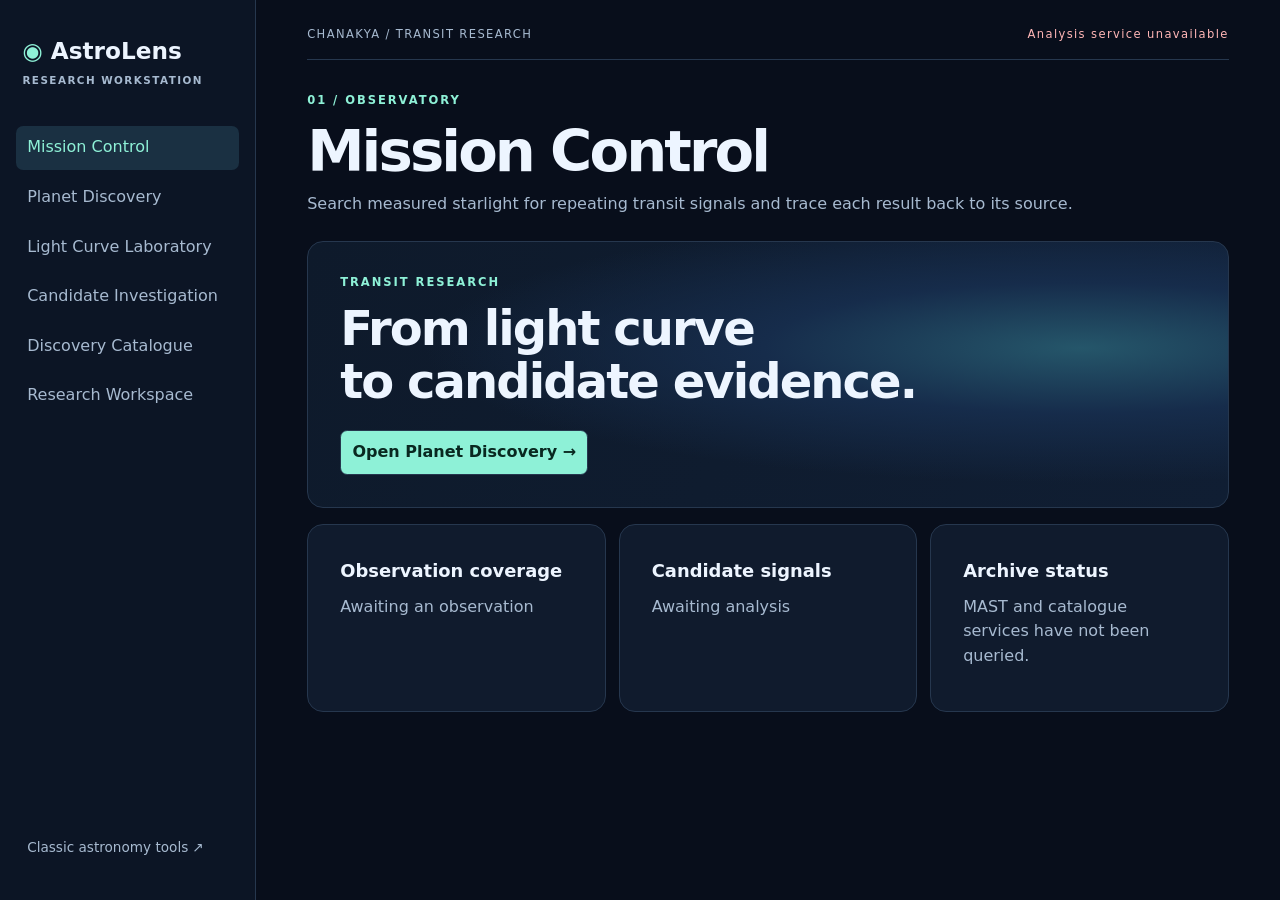
==== commit 57c47f41: "Add transit analysis service and research workstation" ====
--- a/index.html
+++ b/index.html
@@ -1,72 +1,58 @@
 <!doctype html>
 <html lang="en">
 <head>
-<meta charset="utf-8"><meta name="viewport" content="width=device-width,initial-scale=1,viewport-fit=cover">
-<meta name="theme-color" content="#050b15"><meta name="description" content="AstroLens is an evidence-first astronomy research workspace.">
-<title>AstroLens | Explore the Universe</title>
-<link rel="preconnect" href="https://fonts.googleapis.com"><link rel="preconnect" href="https://fonts.gstatic.com" crossorigin>
-<link href="https://fonts.googleapis.com/css2?family=DM+Mono:wght@400;500&family=Manrope:wght@400;500;600;700;800&display=swap" rel="stylesheet">
-<link rel="stylesheet" href="astrolens-rebuild.css?v=sky-in-place-2">
+<meta charset="utf-8">
+<meta name="viewport" content="width=device-width,initial-scale=1">
+<title>AstroLens · Transit Research</title>
+<link rel="stylesheet" href="workstation.css">
+<script src="workstation.js" defer></script>
 </head>
 <body>
-<div class="cosmos" aria-hidden="true"><span class="starfield"></span></div>
-<header class="topbar">
-<button class="mobile-menu" id="mobileMenu" aria-label="Open navigation" aria-expanded="false">☰</button>
-<a class="brand" href="#overview" aria-label="AstroLens home"><span class="brand-symbol"><span></span></span><span class="brand-name">ASTRO<span>LENS</span><small>ASTRONOMY RESEARCH</small></span></a>
-<div class="topbar-center"><span class="live-dot"></span><span>OBSERVATION SYSTEM</span><span class="topbar-divider"></span><span>AL / 01</span></div>
-<div class="topbar-right"><label class="top-search"><span>⌕</span><input id="searchInput" type="search" placeholder="Search object, e.g. M31, Kepler-452b" aria-label="Search objects"><kbd>Ctrl K</kbd></label><button id="liveBtn" class="archive-button"><span class="live-dot"></span> Live archives</button></div>
-</header>
-<div class="app-shell">
-<aside class="sidebar" id="sidebar"><div class="sidebar-label">RESEARCH WORKSPACE</div>
-<a class="nav-link active" href="#overview"><span>⌂</span> Home</a><a class="nav-link" href="#explorer"><span>⌕</span> Discover</a><a class="nav-link" href="#moduleGrid"><span>✧</span> Sky Explorer</a><a class="nav-link" href="#moduleGrid"><span>◉</span> Solar System</a><a class="nav-link" href="#dataLab"><span>⌁</span> Exoplanets</a><a class="nav-link" href="#explorer"><span>◎</span> Stars & Galaxies</a><a class="nav-link" href="#moduleGrid"><span>✳</span> Transients</a><a class="nav-link" href="#moduleGrid"><span>▥</span> Spectra</a><a class="nav-link" href="#moduleGrid"><span>▧</span> Images</a><a class="nav-link" href="#dataLab"><span>⌘</span> Analysis Lab</a><a class="nav-link" href="#method"><span>▤</span> Reports & Methods</a>
-<div class="sidebar-bottom"><div class="side-time-label">DATA CONNECTIONS</div><strong><span class="live-dot"></span> Query on demand</strong><small>No live source is claimed until a request succeeds.</small><div class="sidebar-image"></div></div></aside>
-<main class="main-content">
-<section class="hero" id="overview">
-<div class="hero-copy"><div class="eyebrow"><span class="eyebrow-line"></span> EXPLORE · ANALYSE · DISCOVER</div><div class="hero-kicker">MISSION 001 &nbsp; / &nbsp; SIGNAL INTELLIGENCE</div>
-<h1 class="hero-brand-title">ASTRO<span>LENS</span></h1><div class="hero-tagline">Your window to the universe</div>
-<p class="hero-description">A scientific workspace for exploring celestial objects, analysing real observations and testing discoveries across astronomy.</p>
-<div class="hero-actions"><button id="exploreBtn" class="primary">⌕ &nbsp; Explore NASA data <span>→</span></button><a id="uploadDataBtn" href="#dataLab" class="secondary">⇧ &nbsp; Analyse your data</a></div>
-<p id="statusMessage" class="status-message" role="status"><span class="status-pip"></span> No observations loaded. Fetch catalogue records or import a real TESS light curve.</p>
-<div class="hero-proof"><span><i></i> REAL CATALOGUES</span><span><i></i> TRACEABLE SOURCES</span><span><i></i> NO FALSE DISCOVERY CLAIMS</span></div></div>
-<div class="hero-art" aria-label="Artistic view of Earth and deep space"><div class="art-label art-label-top"><span>ASTROLENS OBSERVATORY</span><span>SKY / 001</span></div><div class="orbit orbit-one"></div><div class="orbit orbit-two"></div><div class="orbit orbit-three"></div><div class="planet-moon"></div><div class="planet-callout"><span class="mono">FEATURED TARGET</span><strong>TRAPPIST-1 system</strong><span class="callout-line"></span></div><div class="art-label art-label-bottom"><span>DATA TO DISCOVERY</span><span>EVIDENCE FIRST</span></div></div>
+<a class="skip" href="#main">Skip to content</a>
+<aside>
+<a class="brand" href="#mission"><span aria-hidden="true">◉</span> AstroLens <small>RESEARCH WORKSTATION</small></a>
+<nav aria-label="Research views">
+<a href="#mission">Mission Control</a><a href="#discovery">Planet Discovery</a>
+<a href="#laboratory">Light Curve Laboratory</a><a href="#investigation">Candidate Investigation</a>
+<a href="#catalogue">Discovery Catalogue</a><a href="#workspace">Research Workspace</a>
+</nav>
+<a class="classic" href="classic.html">Classic astronomy tools ↗</a>
+</aside>
+<main id="main">
+<header><span>CHANAKYA / TRANSIT RESEARCH</span><span id="service" role="status">Checking analysis service…</span></header>
+<section id="mission" class="view">
+<p class="eyebrow">01 / OBSERVATORY</p><h1>Mission Control</h1>
+<p class="lead">Search measured starlight for repeating transit signals and trace each result back to its source.</p>
+<div class="hero"><div><p class="eyebrow">TRANSIT RESEARCH</p><h2>From light curve<br>to candidate evidence.</h2><a class="button" href="#discovery">Open Planet Discovery →</a></div></div>
+<div class="metrics"><article><h2>Observation coverage</h2><p id="coverage">Awaiting an observation</p></article><article><h2>Candidate signals</h2><p id="signal-count">Awaiting analysis</p></article><article><h2>Archive status</h2><p id="archive-status">MAST and catalogue services have not been queried.</p></article></div>
 </section>
-<section class="module-section" id="moduleSection" aria-labelledby="modulesTitle"><div class="section-head"><div><div class="eyebrow"><span class="eyebrow-line"></span> YOUR UNIVERSE, ONE WORKSPACE</div><h2 id="modulesTitle">Explore AstroLens<span style="color:var(--cyan)">.</span></h2><p class="section-description">Move from archive discovery to observation analysis without losing scientific context.</p></div><span class="section-aside">08 RESEARCH DOMAINS</span></div>
-<div class="module-grid" id="moduleGrid">
-<a class="module-card module-discover" href="#explorer"><span class="module-icon">⌕</span><span class="module-arrow">↗</span><h3>Discover</h3><p>Search known objects and query supported public archives.</p><span class="module-status">LIVE WORKSPACE</span></a>
-<a class="module-card module-sky" href="#explorer"><span class="module-icon">✧</span><span class="module-arrow">↗</span><h3>Sky Explorer</h3><p>Explore available sky and object catalogue tools.</p><span class="module-status">CATALOGUE TOOLS</span></a>
-<a class="module-card module-exoplanets" href="#dataLab"><span class="module-icon">◉</span><span class="module-arrow">↗</span><h3>Exoplanet Lab</h3><p>Load real TESS data and test transit-like signals.</p><span class="module-status">LIVE ANALYSIS</span></a>
-<a class="module-card module-stars" href="#explorer"><span class="module-icon">◎</span><span class="module-arrow">↗</span><h3>Stars & Galaxies</h3><p>Resolve targets and review available catalogue records.</p><span class="module-status">CATALOGUE TOOLS</span></a>
-<a class="module-card module-solar planned" href="#method"><span class="module-icon">☼</span><span class="module-arrow">↗</span><h3>Solar System</h3><p>Planetary ephemerides, moons, asteroids and missions.</p><span class="module-status">IN DEVELOPMENT</span></a>
-<a class="module-card module-transients planned" href="#method"><span class="module-icon">✳</span><span class="module-arrow">↗</span><h3>Transients</h3><p>Transient event discovery and follow-up workflow.</p><span class="module-status">IN DEVELOPMENT</span></a>
-<a class="module-card module-spectra planned" href="#method"><span class="module-icon">▥</span><span class="module-arrow">↗</span><h3>Spectra</h3><p>Spectral analysis, line identification and redshift.</p><span class="module-status">IN DEVELOPMENT</span></a>
-<a class="module-card module-images planned" href="#method"><span class="module-icon">▧</span><span class="module-arrow">↗</span><h3>Images</h3><p>Multiwavelength image exploration and overlays.</p><span class="module-status">IN DEVELOPMENT</span></a>
-</div></section>
-<section class="metrics" aria-label="Research status metrics"><article class="metric-card metric-featured"><div class="metric-head"><span class="metric-icon">◎</span><span class="metric-label">CATALOGUE RECORDS</span><span class="metric-index">01</span></div><strong id="candidateCount">0</strong><div class="metric-foot"><span class="metric-foot-dot"></span> Current result set</div></article><article class="metric-card"><div class="metric-head"><span class="metric-icon">⌁</span><span class="metric-label">METADATA COMPLETE</span><span class="metric-index">02</span></div><strong id="priorityCount">0</strong><div class="metric-foot">Metadata completeness triage only</div></article><article class="metric-card"><div class="metric-head"><span class="metric-icon">◌</span><span class="metric-label">ACTIVE DATA SOURCE</span><span class="metric-index">03</span></div><strong class="stat-mode">NONE</strong><div class="metric-foot" id="dataMode">Awaiting real data</div></article><article class="metric-card metric-protocol"><div class="metric-head"><span class="metric-label">SCIENTIFIC STANDARD</span><span class="protocol-check">✓</span></div><strong class="protocol-title">Evidence first.</strong><div class="metric-foot">Candidate ≠ confirmation</div></article></section>
-<section class="research-pipeline" id="researchPipeline" aria-labelledby="pipelineTitle">
-<div class="pipeline-heading"><div><div class="eyebrow"><span class="eyebrow-line"></span> OBSERVATION LIFECYCLE</div><h2 id="pipelineTitle">Research pipeline<span style="color:var(--cyan)">.</span></h2><p class="section-description">Follow each dataset from ingestion to evidence review. Stages change only when the corresponding action produces a result.</p></div><span class="pipeline-run-state" id="pipelineRunState"><i></i> NO ACTIVE RUN</span></div>
-<div class="pipeline-board" role="list" aria-label="Research pipeline stages">
-<article class="pipeline-stage" role="listitem" data-stage="ingest"><div class="pipeline-stage-head"><span class="pipeline-step">01</span><span class="pipeline-state">WAITING</span></div><h3>Data intake</h3><p>Fetch an archive catalogue or load a real observation file.</p><div class="pipeline-stage-foot"><span class="pipeline-count" id="pipelineDataCount">No dataset</span><button type="button" data-pipeline-go="discover">Open sources ↗</button></div></article>
-<article class="pipeline-stage" role="listitem" data-stage="quality"><div class="pipeline-stage-head"><span class="pipeline-step">02</span><span class="pipeline-state">WAITING</span></div><h3>Quality checks</h3><p>Check timestamps, flux values and available instrument quality flags.</p><div class="pipeline-stage-foot"><span class="pipeline-count" id="pipelineQualityCount">Not run</span><button type="button" data-pipeline-go="exoplanets">Inspect data ↗</button></div></article>
-<article class="pipeline-stage" role="listitem" data-stage="search"><div class="pipeline-stage-head"><span class="pipeline-step">03</span><span class="pipeline-state">WAITING</span></div><h3>Signal search</h3><p>Run periodic transit screening on the selected measurements.</p><div class="pipeline-stage-foot"><span class="pipeline-count" id="pipelineSearchCount">Not run</span><button type="button" data-pipeline-go="analysis">Run analysis ↗</button></div></article>
-<article class="pipeline-stage" role="listitem" data-stage="review"><div class="pipeline-stage-head"><span class="pipeline-step">04</span><span class="pipeline-state">WAITING</span></div><h3>Evidence review</h3><p>Inspect diagnostics, aliases, event consistency and limitations.</p><div class="pipeline-stage-foot"><span class="pipeline-count" id="pipelineReviewCount">No report</span><button type="button" data-pipeline-go="reports">Review methods ↗</button></div></article>
-</div><p class="pipeline-disclaimer">Pipeline status reflects actions observed in this browser session. It does not indicate a confirmed astronomical discovery.</p>
-</section><section class="research-cockpit" id="researchCockpit" aria-labelledby="cockpitTitle">
-<div class="section-head"><div><div class="eyebrow"><span class="eyebrow-line"></span> OBSERVATORY COMMAND CENTRE</div><h2 id="cockpitTitle">Research cockpit<span style="color:var(--cyan)">.</span></h2><p class="section-description">Jump directly into each scientific workspace. Data panels report live results only after a source or observation is loaded.</p></div><span class="section-aside">LIVE WORKSPACES · EVIDENCE FIRST</span></div>
-<div class="cockpit-grid">
-<article class="cockpit-card cockpit-discovery"><div class="cockpit-card-top"><span class="cockpit-icon">⌕</span><span class="cockpit-label">MULTI-ARCHIVE SEARCH</span></div><h3>Discover objects</h3><p>Resolve targets across supported public catalogues and preserve source provenance.</p><div class="cockpit-state"><i></i><span>Waiting for a query</span></div><button type="button" class="cockpit-action" data-open-workspace="discover">Open archive search ↗</button></article>
-<article class="cockpit-card cockpit-sky"><div class="cockpit-card-top"><span class="cockpit-icon">✧</span><span class="cockpit-label">SKY EXPLORER</span></div><div class="sky-preview" aria-hidden="true"><span class="sky-star s1"></span><span class="sky-star s2"></span><span class="sky-star s3"></span><span class="sky-line l1"></span><span class="sky-line l2"></span><span class="sky-target">M31</span></div><h3>Explore the sky</h3><p>Open the sky workspace. Interactive astrometric plotting is marked unavailable until connected.</p><button type="button" class="cockpit-action" data-open-workspace="sky">Open sky explorer ↗</button></article>
-<article class="cockpit-card cockpit-exoplanet"><div class="cockpit-card-top"><span class="cockpit-icon">◉</span><span class="cockpit-label">EXOPLANET ANALYSIS</span></div><div class="cockpit-data-visual"><span class="data-empty">NO OBSERVATION LOADED</span><svg viewBox="0 0 320 72" role="img" aria-label="Empty light curve grid, no observation loaded"><path d="M0 12H320 M0 36H320 M0 60H320" fill="none" stroke="currentColor" opacity=".18"/><path d="M0 48H320" fill="none" stroke="#70e7dc" stroke-dasharray="3 5" opacity=".3"/></svg></div><h3>Light curve lab</h3><p>Load real TESS data or a local observation before running transit screening.</p><button type="button" class="cockpit-action" data-open-workspace="exoplanets">Open exoplanet lab ↗</button></article>
-<article class="cockpit-card cockpit-spectra"><div class="cockpit-card-top"><span class="cockpit-icon">▥</span><span class="cockpit-label">SPECTRAL ANALYSIS</span></div><div class="spectrum-preview" aria-hidden="true"><span></span><span></span><span></span><span></span><span></span><span></span><span></span><span></span><span></span></div><h3>Spectra & redshift</h3><p>Dedicated spectrum viewer and measured line analysis are still in development.</p><button type="button" class="cockpit-action" data-open-workspace="spectra">Open spectra ↗</button></article>
-<article class="cockpit-card cockpit-images"><div class="cockpit-card-top"><span class="cockpit-icon">▧</span><span class="cockpit-label">MULTIWAVELENGTH IMAGES</span></div><div class="cockpit-image-preview" role="img" aria-label="Decorative deep-space image, not a scientific observation"></div><h3>Image explorer</h3><p>Image archive integration is not connected yet. Artwork is illustrative, not measured data.</p><button type="button" class="cockpit-action" data-open-workspace="images">Open images ↗</button></article>
-<article class="cockpit-card cockpit-reports"><div class="cockpit-card-top"><span class="cockpit-icon">▤</span><span class="cockpit-label">REPORTS & METHODS</span></div><div class="report-preview"><span class="report-line wide"></span><span class="report-line"></span><span class="report-line short"></span><span class="report-check">✓</span></div><h3>Evidence report</h3><p>Review methodology, limitations, provenance and validation status.</p><button type="button" class="cockpit-action" data-open-workspace="reports">Open methods ↗</button></article>
-</div></section>
-<section class="workspace" id="explorer"><div class="section-head"><div><div class="eyebrow"><span class="eyebrow-line"></span> MULTI-ARCHIVE DISCOVERY</div><h2>Catalogue records<span style="color:var(--cyan)">.</span></h2><p class="section-description">Only records returned by the selected live catalogue are shown. No synthetic candidates are preloaded.</p></div><div class="workspace-actions"><div class="filter-pills" role="group" aria-label="Filter candidates"><button class="filter active" data-filter="all">All objects</button><button class="filter" data-filter="high">Complete metadata</button><button class="filter" data-filter="planet">Transit-like</button><button class="filter" data-filter="stellar">Stellar</button></div><span class="sort-note"><span class="sort-dot"></span> SORTED FOR REVIEW</span></div></div><div id="candidateList" class="candidate-list"></div><p id="sourceNote" class="disclaimer"><span class="note-symbol">i</span> No catalogue records loaded yet. Fetch a live catalogue or import a real observation file.</p></section>
-<section class="analysis-grid"><article class="panel curve-panel" id="dataLab"><div class="panel-head"><div><div class="eyebrow">SIGNAL INTELLIGENCE</div><h2>Light curve lab<span style="color:var(--cyan)">.</span></h2><p>Inspect brightness over time. Start with a real observation file or public TESS data.</p></div><span class="panel-tag">LOCAL ANALYSIS</span></div><div class="curve-visual"><canvas id="curveCanvas" aria-label="Measured light curve, shown after real data is loaded"></canvas><div class="chart-axis"><span>TIME →</span><span>RELATIVE FLUX ↑</span></div></div><div class="mast-import"><div class="mast-import-copy"><span class="panel-tag">LIVE MAST DATA</span><strong>Bring in a real TESS light curve</strong><p>Search a target name. AstroLens queries public TESS observations, retrieves an available light curve, and loads it for local scanning. Availability depends on archive records and browser access.</p></div><div class="mast-import-controls"><input id="mastTarget" type="search" value="TRAPPIST-1" placeholder="e.g. TRAPPIST-1 or TIC 307210830" aria-label="Star or target name"><button id="mastFetchBtn" class="primary">Fetch real data →</button></div><p id="mastStatus" class="status-message" role="status"><span class="status-pip"></span> Public archive data. Large downloads may take a moment.</p><div id="mastResults" class="mast-results"></div></div><div class="upload-row"><label class="file-picker">Choose CSV or FITS file<input id="lightCurveFile" type="file" accept=".csv,.fits,.fit,text/csv,application/fits"></label><button id="scanBtn" class="secondary" disabled>Scan signal →</button></div><p id="scanStatus" class="status-message" role="status"><span class="status-pip"></span> Choose a CSV with time and flux columns. Files stay on this device.</p><div id="scanResults"></div><div class="bls-tools"><button id="blsBtn" class="primary" disabled>Search periodic transits (BLS) →</button><p id="blsStatus" class="status-message" role="status">Import a real light curve first. BLS searches for repeating transit-shaped dips.</p><div id="blsResults"></div></div></article></section>
-<section class="method" id="method"><div class="method-intro"><div class="eyebrow"><span class="eyebrow-line"></span> SCIENCE BEFORE SENSATION</div><h2>Every signal deserves<br><em>a closer look.</em></h2><p>AstroLens separates known catalogue records from potential signals in new observations. A credible discovery needs repeatable evidence, cross-matching, uncertainty estimates and independent validation.</p><div class="source-links"><a href="https://exoplanetarchive.ipac.caltech.edu/docs/TAP/usingTAP.html" target="_blank" rel="noreferrer">NASA Exoplanet Archive ↗</a><a href="https://mast.stsci.edu/api/v0/" target="_blank" rel="noreferrer">MAST data service ↗</a><a href="https://www.esa.int/Science_Exploration/Space_Science" target="_blank" rel="noreferrer">ESA Space Science ↗</a></div></div><div class="method-cards"><article><span class="method-number">01 / OBSERVE</span><h3>Start with real data.</h3><p>Load a measured light curve or query a supported archive.</p></article><article><span class="method-number">02 / ANALYSE</span><h3>Test patterns rigorously.</h3><p>Check periodicity, data quality and competing explanations.</p></article><article><span class="method-number">03 / VALIDATE</span><h3>Keep every claim traceable.</h3><p>Cross-match known objects, preserve source links and report uncertainty.</p></article></div></section>
-<footer><a class="footer-brand" href="#overview">ASTRO<span>LENS</span></a><span>EARLY-STAGE RESEARCH INSTRUMENT</span><span>REAL DATA. CAREFUL CLAIMS.</span></footer>
-</main></div>
-<nav class="bottom-dock" aria-label="Quick navigation"><a class="active" href="#overview"><span>⌂</span>Home</a><a href="#explorer"><span>⌕</span>Discover</a><a href="#moduleGrid"><span>✧</span>Sky map</a><a href="#dataLab"><span>⌁</span>Lab</a><a href="#method"><span>▤</span>Reports</a></nav>
-<dialog id="detailDialog"><button class="dialog-close" id="closeDialog" aria-label="Close details">×</button><div id="detailContent"></div></dialog>
-<script src="science-core.js?v=science-14"></script><script src="app.js?v=science-18"></script><script src="bls-validation.js?v=science-24"></script><script src="full-analysis.js?v=science-21"></script><script src="multi-source-discovery.js?v=glass-4"></script><script src="astrolens-rebuild.js?v=full-rewrite-1"></script>
-<script src="workspace-navigation.js?v=sky-in-place-2"></script><script src="research-pipeline.js?v=1"></script>
-</body></html>+<section id="discovery" class="view" hidden>
+<p class="eyebrow">02 / ACQUISITION &amp; SEARCH</p><h1>Planet Discovery</h1>
+<p class="lead">Analyze one public mission product or upload a light curve from this device.</p>
+<form id="search" class="panel"><h2>Find a public light curve</h2><div class="row"><label>Mission target<input id="target" required placeholder="TIC 261136679" maxlength="20"></label><button>Search NASA MAST</button></div><p id="search-status" role="status">Use a TIC, KIC or EPIC identifier.</p></form>
+<form id="analysis" class="panel"><h2>Configure transit search</h2>
+<label>MAST product<select id="product" disabled><option value="">Search for products first</option></select></label>
+<label>Or choose a FITS / CSV file<input id="file" type="file" accept=".fits,.fit,.csv"></label>
+<p>CSV expects time in days and relative or positive flux. File contents go to the analysis service on this server.</p>
+<div class="fields"><label>Min period (days)<input id="minimum_period" type="number" min=".1" max="99" step=".01" value=".5" required></label><label>Max period (days)<input id="maximum_period" type="number" min=".11" max="100" step=".01" value="5" required></label><label>Trend window (days)<input id="trend_days" type="number" min=".5" max="10" step=".1" value="2" required></label></div>
+<button id="run">Run transit search</button><p id="analysis-status" role="status">Choose an observation to begin.</p><a id="open-results" href="#investigation" hidden>Inspect analysis →</a></form>
+</section>
+<section id="laboratory" class="view" hidden>
+<p class="eyebrow">03 / PHOTOMETRY</p><h1>Light Curve Laboratory</h1><p class="lead" id="curve-description">Analyze an observation to inspect its flux.</p>
+<div class="panel" id="curve-tools" hidden><div class="row"><label>Flux<select id="flux-mode"><option value="flux">Detrended</option><option value="raw">Normalized before detrending</option></select></label><label>Window<select id="zoom"><option value="1">Full observation</option><option value=".5">50%</option><option value=".2">20%</option><option value=".05">5%</option></select></label><label>Position<input id="pan" type="range" min="0" max="100" value="50"></label></div><canvas id="curve" aria-label="Flux versus time with candidate transit cadences highlighted" role="img"></canvas><p id="curve-range"></p></div>
+</section>
+<section id="investigation" class="view" hidden>
+<p class="eyebrow">04 / VETTING</p><h1>Candidate Investigation</h1><p class="lead" id="candidate-description">Run a transit search to inspect evidence.</p>
+<div id="evidence"></div><div class="panel" id="fold-panel" hidden><h2>Phase-folded light curve</h2><canvas id="fold" role="img" aria-label="Detrended flux versus orbital phase"></canvas><p id="fold-range"></p></div>
+</section>
+<section id="catalogue" class="view" hidden>
+<p class="eyebrow">05 / CLASSIFICATION</p><h1>Discovery Catalogue</h1><p class="lead">Search the current analysis and saved sessions by target or classification.</p>
+<div class="panel"><label>Filter records<input id="filter" type="search" placeholder="Target, file or classification"></label><div id="records"></div></div>
+</section>
+<section id="workspace" class="view" hidden>
+<p class="eyebrow">06 / REPRODUCIBILITY</p><h1>Research Workspace</h1><p class="lead">Keep analysis settings, provenance and evidence together.</p>
+<div class="panel"><div class="row"><button id="save" disabled>Save current analysis</button><button id="export" disabled>Export JSON report</button></div><p id="workspace-status" role="status">Saved sessions are stored in this browser.</p><div id="sessions"></div></div>
+</section>
+</main>
+</body>
+</html>
--- a/workstation.css
+++ b/workstation.css
@@ -0,0 +1,5 @@
+:root{color-scheme:dark;--bg:#080e1b;--panel:#101b2d;--line:#26374e;--ink:#edf5ff;--muted:#a7bad0;--mint:#8ef1d7;--blue:#9bc9ff;font:16px/1.55 system-ui,sans-serif}
+*{box-sizing:border-box}body{margin:0;background:var(--bg);color:var(--ink);display:grid;grid-template-columns:16rem minmax(0,1fr);min-height:100vh}aside{background:#0c1525;border-right:1px solid var(--line);padding:2rem 1rem;position:sticky;top:0;height:100vh;display:flex;flex-direction:column;gap:2rem}a{color:var(--mint)}.brand{font-size:1.45rem;font-weight:800;text-decoration:none;color:var(--ink);line-height:1.15;padding:.4rem}.brand span{color:var(--mint)}.brand small{display:block;color:var(--muted);font-size:.65rem;margin-top:.65rem;letter-spacing:.14em}nav{display:grid;gap:.35rem}nav a,.classic{display:block;padding:.6rem .7rem;text-decoration:none;color:var(--muted);border-radius:.45rem}nav a:hover,nav a[aria-current]{background:#1a3042;color:var(--mint)}.classic{margin-top:auto;font-size:.85rem}
+main{width:min(100%,86rem);padding:1.6rem clamp(1rem,4vw,4rem) 4rem;margin:auto;align-self:start;margin-top:0}header{display:flex;gap:.8rem;justify-content:space-between;flex-wrap:wrap;padding-bottom:1rem;border-bottom:1px solid var(--line);color:var(--muted);font-size:.72rem;letter-spacing:.12em}.view{padding-top:2rem}.eyebrow{letter-spacing:.17em;color:var(--mint);font-size:.72rem;font-weight:700}h1,h2,p{margin:0 0 .65rem}h1{font-size:clamp(2rem,5vw,3.6rem);letter-spacing:-.05em;line-height:1.06}h2{font-size:1.12rem}p,.lead{color:var(--muted)}.lead{max-width:55rem;margin-bottom:1.5rem}.hero,.panel,.metrics article{border:1px solid var(--line);border-radius:1rem;padding:clamp(1rem,3vw,2rem);background:var(--panel);margin-bottom:1rem}.hero{background:radial-gradient(ellipse at 84% 40%,#25566a 0%,#162c4b 29%,transparent 60%),linear-gradient(120deg,#0e1a2b,#101e33);min-height:16rem;display:grid;align-items:center}.hero h2{font-size:clamp(1.6rem,5vw,3rem);line-height:1.1;letter-spacing:-.04em;margin-bottom:1.4rem}.metrics,.fields{display:grid;grid-template-columns:repeat(3,minmax(0,1fr));gap:.8rem}.row{display:flex;gap:.8rem;align-items:end;flex-wrap:wrap}.row label{flex:1;min-width:min(12rem,100%)}label{display:grid;gap:.3rem;color:var(--muted);font-size:.9rem;margin-bottom:.65rem}input,select,button,.button{font:inherit;border:1px solid var(--line);border-radius:.45rem;padding:.55rem .7rem;max-width:100%}input,select{width:100%;background:#0b1424;color:var(--ink);min-width:0}button,.button{background:var(--mint);color:#092820;font-weight:700;cursor:pointer;text-decoration:none;display:inline-block}button:disabled{opacity:.52;cursor:default}.row button{margin-bottom:.65rem}:focus-visible{outline:3px solid var(--blue);outline-offset:3px}.skip{position:absolute;left:1rem;top:-5rem}.skip:focus{top:0;background:var(--bg);padding:.5rem;z-index:2}canvas{display:block;width:100%;height:280px;background:#0a1423;border-radius:.5rem}.record{display:flex;gap:1rem;align-items:center;justify-content:space-between;flex-wrap:wrap;border-top:1px solid var(--line);padding:.7rem 0;overflow-wrap:anywhere}.record p{margin:0}.badge{color:var(--mint);font-size:.8rem}.detail-grid{display:grid;grid-template-columns:repeat(auto-fit,minmax(min(11rem,100%),1fr));gap:.65rem}.detail-grid dt{color:var(--muted)}.detail-grid dd{margin:0;font-variant-numeric:tabular-nums}.error{color:#ffb6b6}[hidden]{display:none!important}
+@media(max-width:850px){body{grid-template-columns:1fr}aside{height:auto;position:static;padding:1rem;border-right:0;border-bottom:1px solid var(--line);gap:.5rem}nav{grid-template-columns:repeat(3,minmax(0,1fr))}nav a,.classic{font-size:.8rem;padding:.35rem}.classic{margin-top:0}}
+@media(max-width:520px){nav{grid-template-columns:repeat(2,minmax(0,1fr))}.metrics,.fields{grid-template-columns:1fr}.view{padding-top:1.2rem}canvas{height:230px}}
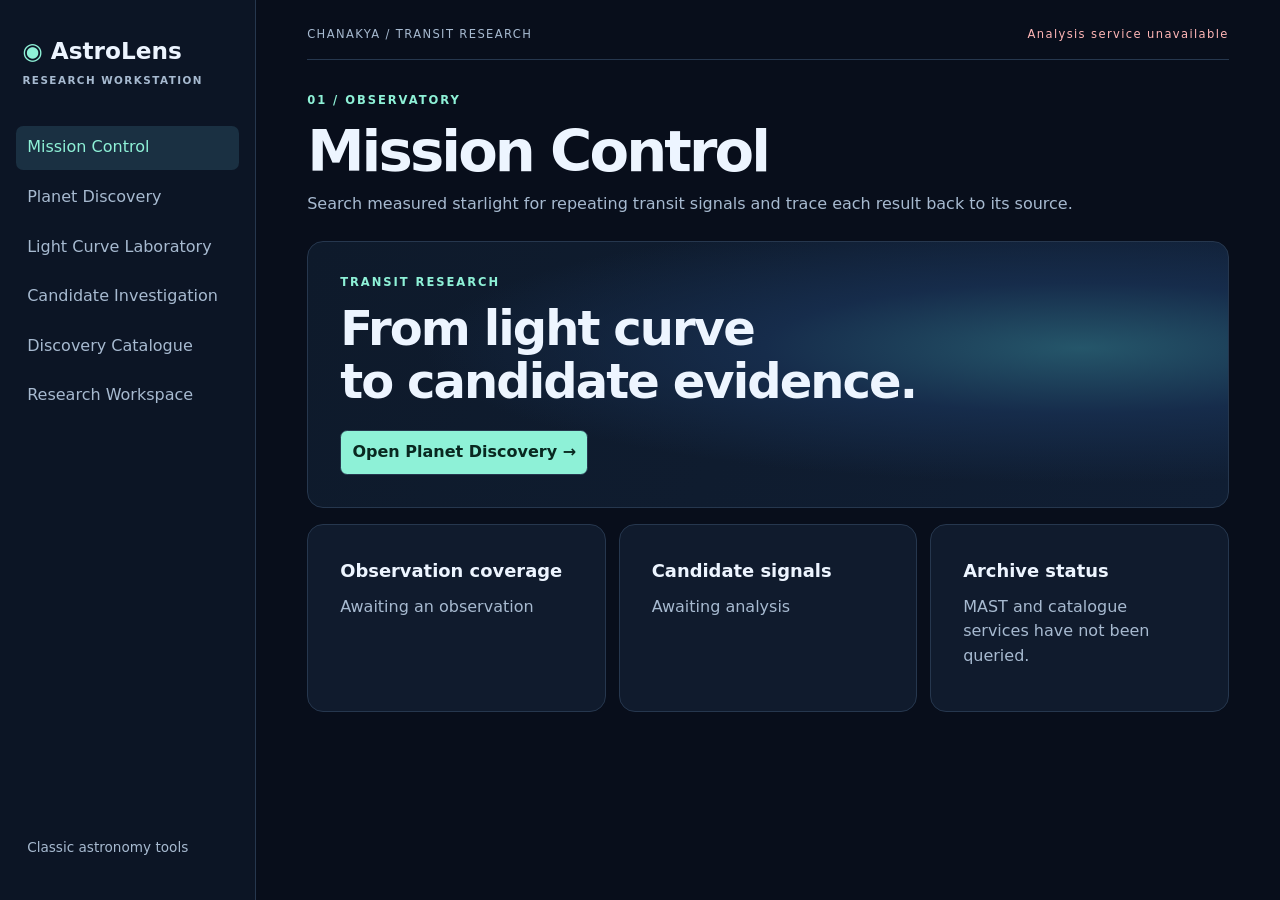
==== commit f0d9bf90: "Polish mobile light curves and capture verified browser evidence" ====
--- a/index.html
+++ b/index.html
@@ -16,9 +16,9 @@
 <a href="#laboratory">Light Curve Laboratory</a><a href="#investigation">Candidate Investigation</a>
 <a href="#catalogue">Discovery Catalogue</a><a href="#workspace">Research Workspace</a>
 </nav>
-<a class="classic" href="classic.html">Classic astronomy tools ↗</a>
+<a class="classic" href="classic.html">Classic astronomy tools</a>
 </aside>
-<main id="main">
+<main id="main" tabindex="-1">
 <header><span>CHANAKYA / TRANSIT RESEARCH</span><span id="service" role="status">Checking analysis service…</span></header>
 <section id="mission" class="view">
 <p class="eyebrow">01 / OBSERVATORY</p><h1>Mission Control</h1>
--- a/workstation.css
+++ b/workstation.css
@@ -3,3 +3,15 @@
 main{width:min(100%,86rem);padding:1.6rem clamp(1rem,4vw,4rem) 4rem;margin:auto;align-self:start;margin-top:0}header{display:flex;gap:.8rem;justify-content:space-between;flex-wrap:wrap;padding-bottom:1rem;border-bottom:1px solid var(--line);color:var(--muted);font-size:.72rem;letter-spacing:.12em}.view{padding-top:2rem}.eyebrow{letter-spacing:.17em;color:var(--mint);font-size:.72rem;font-weight:700}h1,h2,p{margin:0 0 .65rem}h1{font-size:clamp(2rem,5vw,3.6rem);letter-spacing:-.05em;line-height:1.06}h2{font-size:1.12rem}p,.lead{color:var(--muted)}.lead{max-width:55rem;margin-bottom:1.5rem}.hero,.panel,.metrics article{border:1px solid var(--line);border-radius:1rem;padding:clamp(1rem,3vw,2rem);background:var(--panel);margin-bottom:1rem}.hero{background:radial-gradient(ellipse at 84% 40%,#25566a 0%,#162c4b 29%,transparent 60%),linear-gradient(120deg,#0e1a2b,#101e33);min-height:16rem;display:grid;align-items:center}.hero h2{font-size:clamp(1.6rem,5vw,3rem);line-height:1.1;letter-spacing:-.04em;margin-bottom:1.4rem}.metrics,.fields{display:grid;grid-template-columns:repeat(3,minmax(0,1fr));gap:.8rem}.row{display:flex;gap:.8rem;align-items:end;flex-wrap:wrap}.row label{flex:1;min-width:min(12rem,100%)}label{display:grid;gap:.3rem;color:var(--muted);font-size:.9rem;margin-bottom:.65rem}input,select,button,.button{font:inherit;border:1px solid var(--line);border-radius:.45rem;padding:.55rem .7rem;max-width:100%}input,select{width:100%;background:#0b1424;color:var(--ink);min-width:0}button,.button{background:var(--mint);color:#092820;font-weight:700;cursor:pointer;text-decoration:none;display:inline-block}button:disabled{opacity:.52;cursor:default}.row button{margin-bottom:.65rem}:focus-visible{outline:3px solid var(--blue);outline-offset:3px}.skip{position:absolute;left:1rem;top:-5rem}.skip:focus{top:0;background:var(--bg);padding:.5rem;z-index:2}canvas{display:block;width:100%;height:280px;background:#0a1423;border-radius:.5rem}.record{display:flex;gap:1rem;align-items:center;justify-content:space-between;flex-wrap:wrap;border-top:1px solid var(--line);padding:.7rem 0;overflow-wrap:anywhere}.record p{margin:0}.badge{color:var(--mint);font-size:.8rem}.detail-grid{display:grid;grid-template-columns:repeat(auto-fit,minmax(min(11rem,100%),1fr));gap:.65rem}.detail-grid dt{color:var(--muted)}.detail-grid dd{margin:0;font-variant-numeric:tabular-nums}.error{color:#ffb6b6}[hidden]{display:none!important}
 @media(max-width:850px){body{grid-template-columns:1fr}aside{height:auto;position:static;padding:1rem;border-right:0;border-bottom:1px solid var(--line);gap:.5rem}nav{grid-template-columns:repeat(3,minmax(0,1fr))}nav a,.classic{font-size:.8rem;padding:.35rem}.classic{margin-top:0}}
 @media(max-width:520px){nav{grid-template-columns:repeat(2,minmax(0,1fr))}.metrics,.fields{grid-template-columns:1fr}.view{padding-top:1.2rem}canvas{height:230px}}
+
+.timing{padding:.8rem 1rem;margin:.8rem 0 1rem;border-left:3px solid var(--blue);background:#0b1424;overflow-wrap:anywhere}
+.timing h3{font-size:.95rem;margin:0 0 .45rem}.timing p:last-child{margin-bottom:0}
+input[type=file]{font-size:.9rem;overflow:hidden}
+@media(max-width:520px){
+  nav a,.classic{min-height:42px;display:flex;align-items:center}
+  .row button{max-width:100%}
+  #open-results{display:inline-block;padding:.4rem 0}
+  #curve-tools .row{display:grid;grid-template-columns:repeat(2,minmax(0,1fr));align-items:start}
+  #curve-tools .row label{min-width:0}
+  #curve-tools .row label:last-child{grid-column:1/-1}
+}
